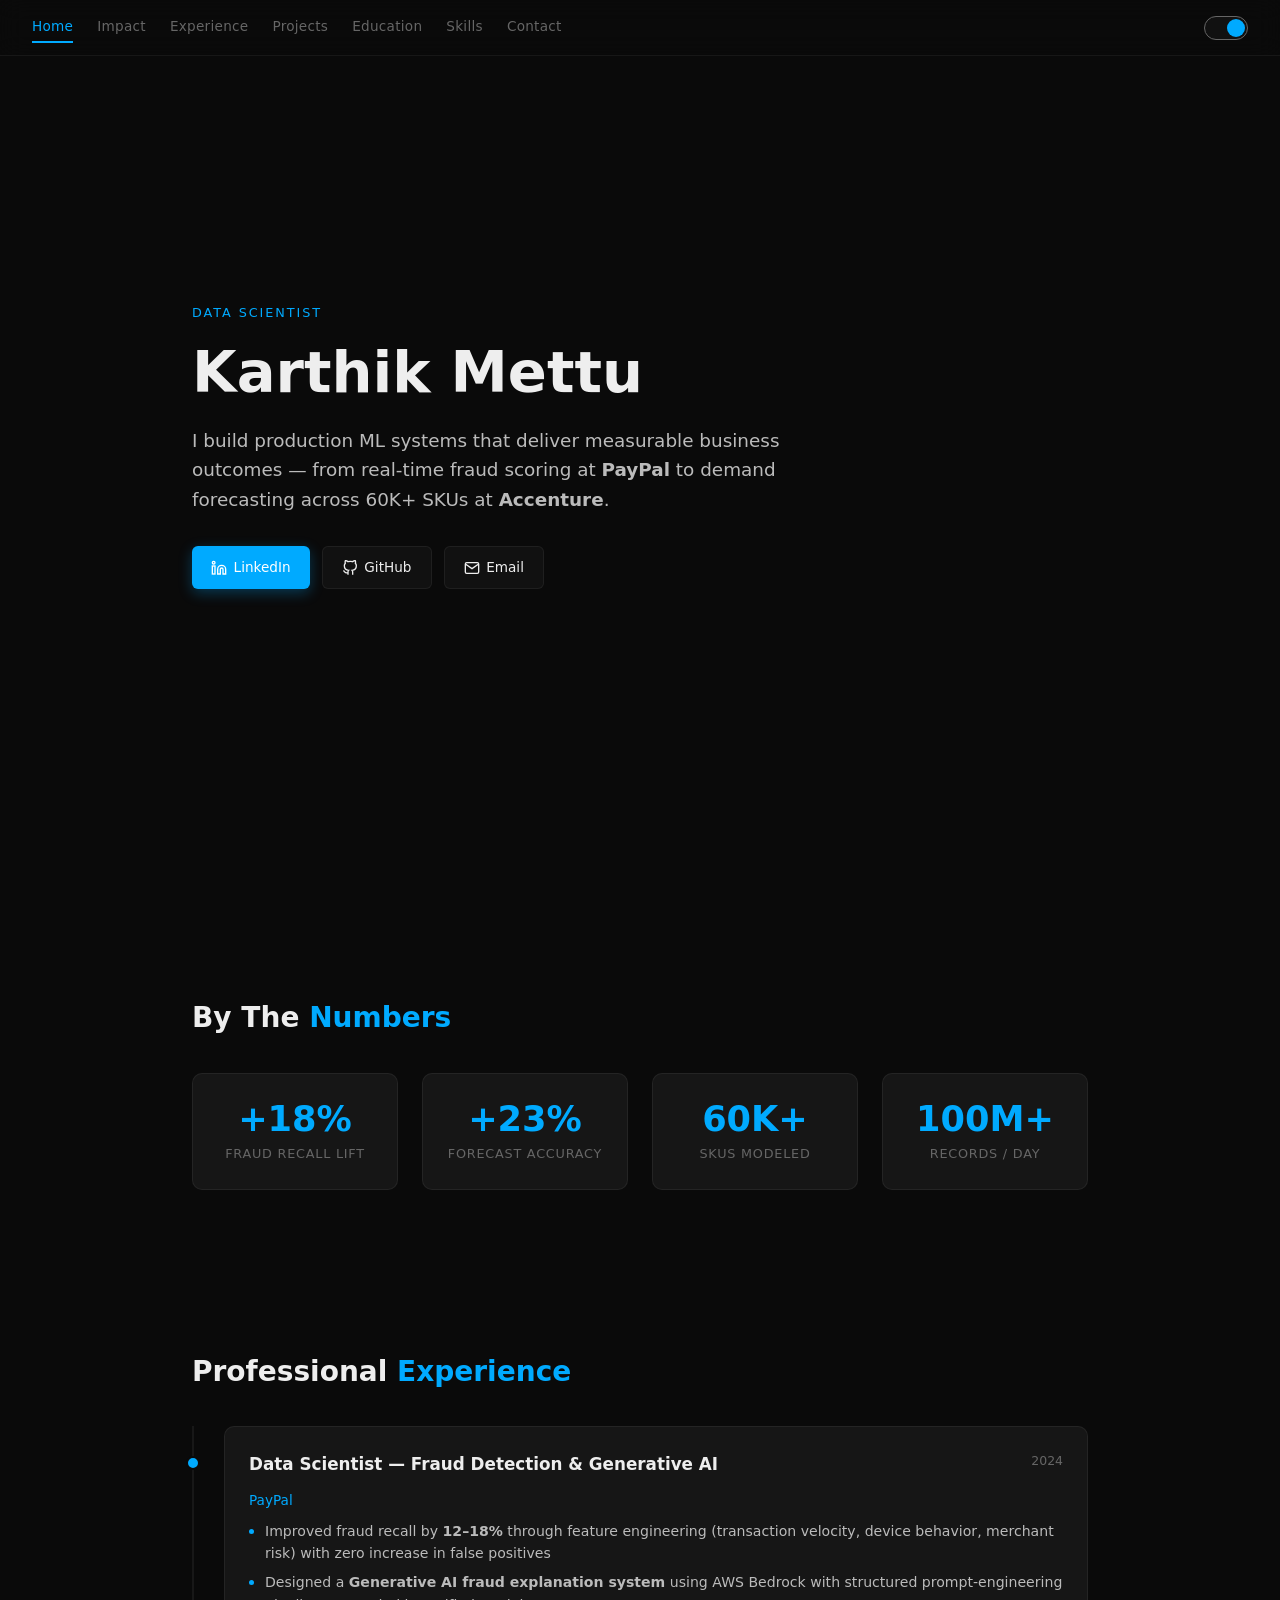
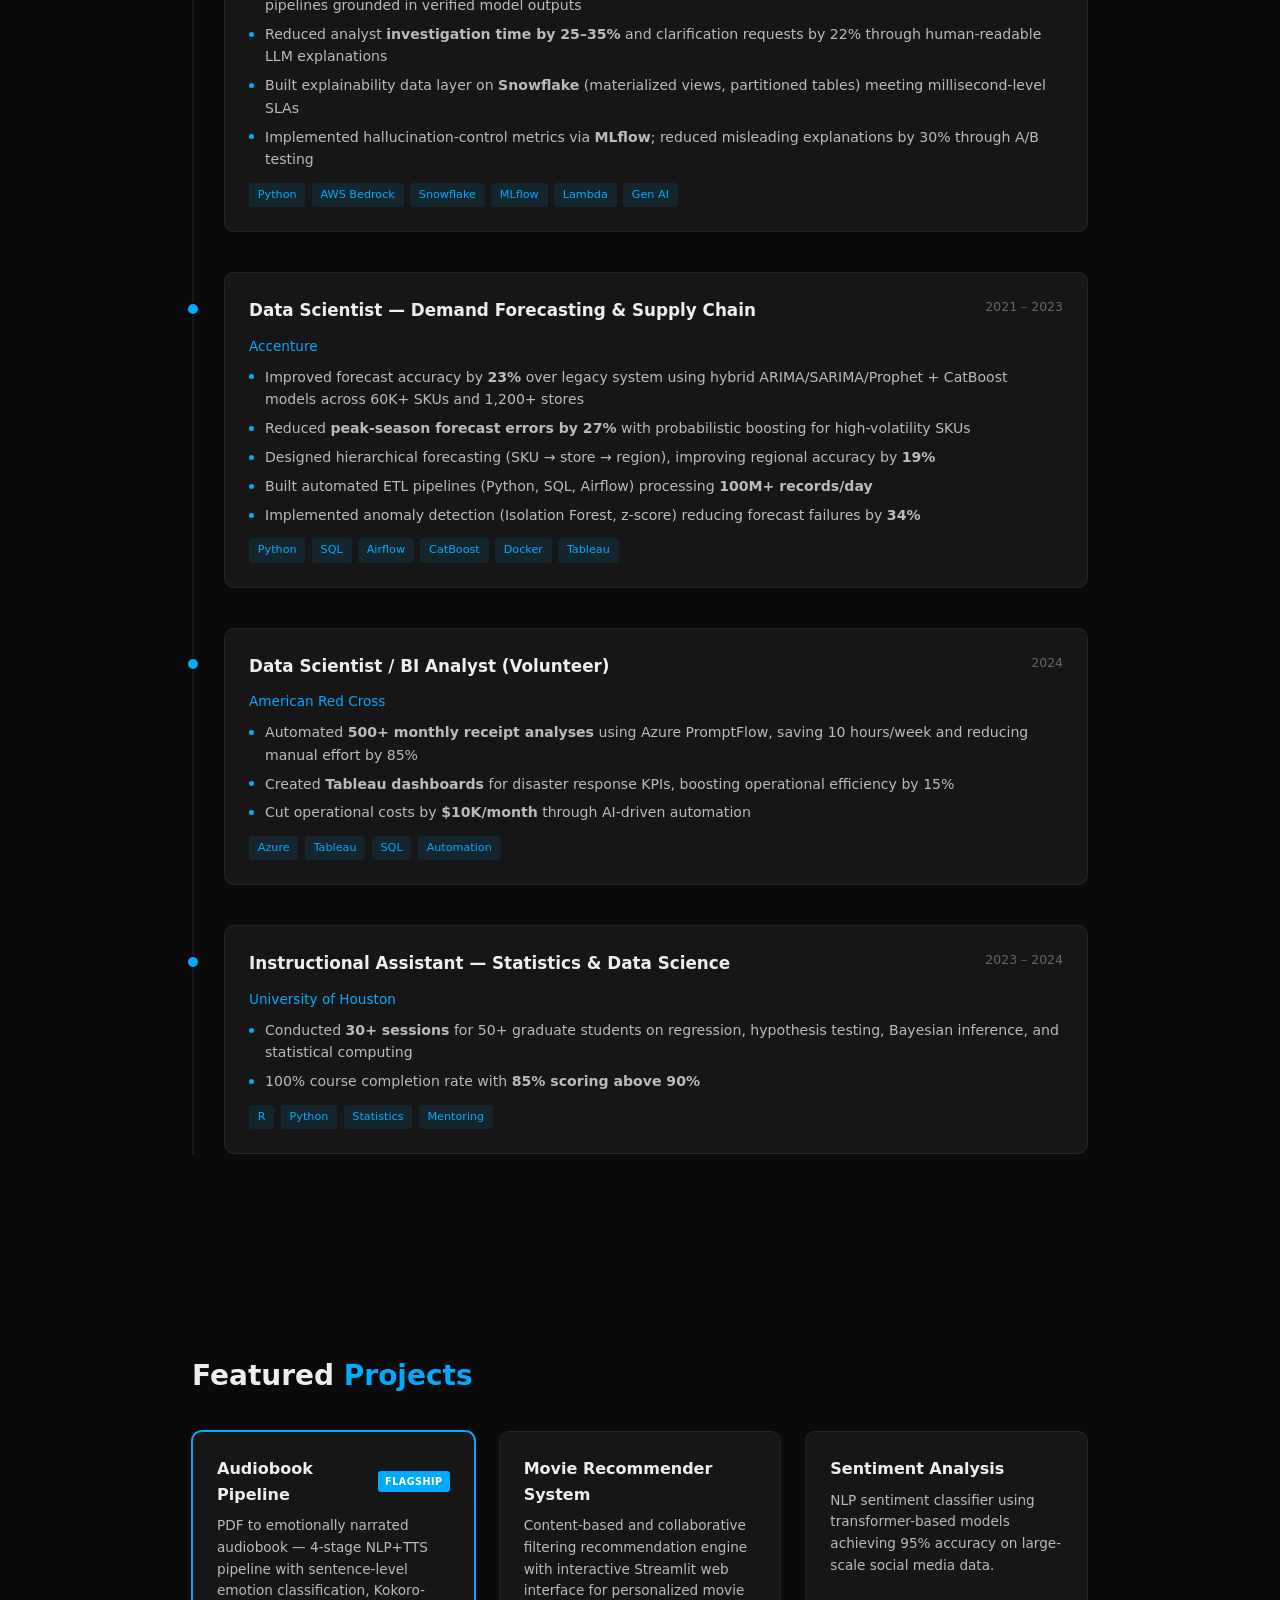
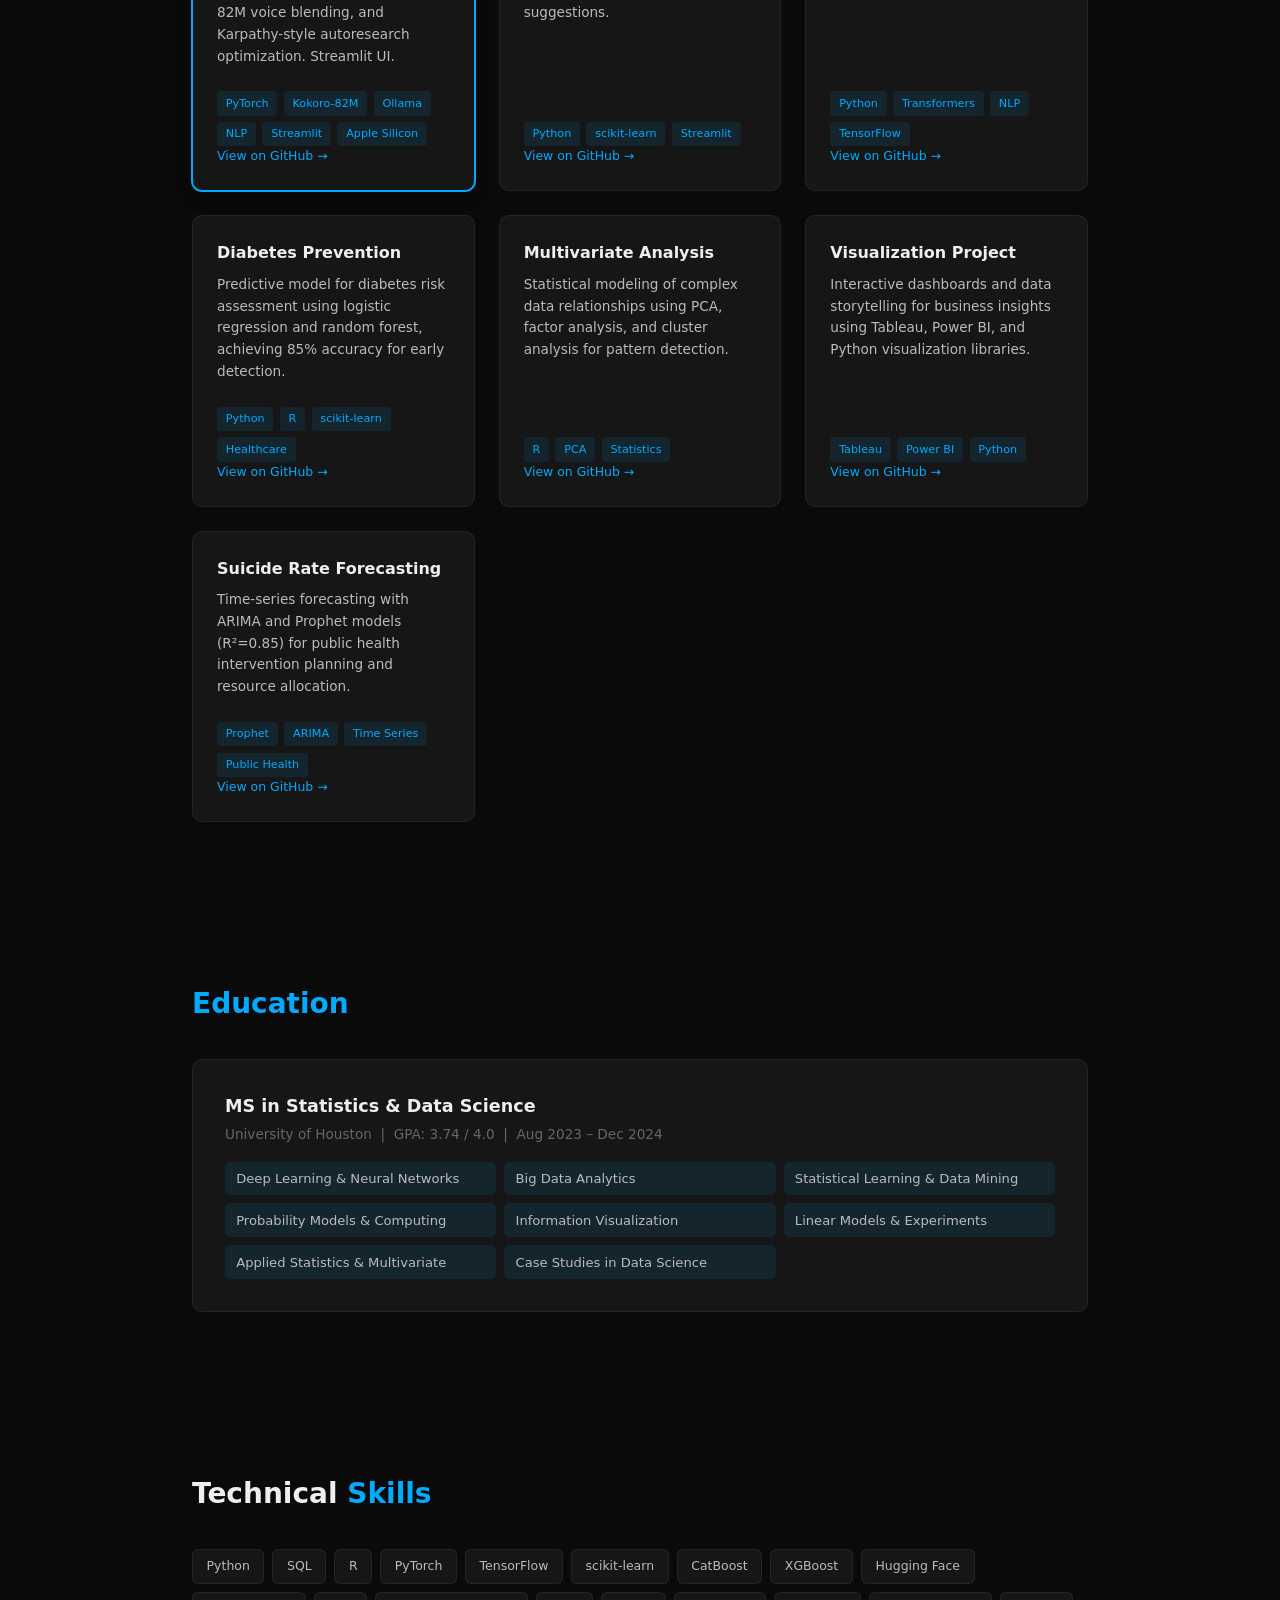
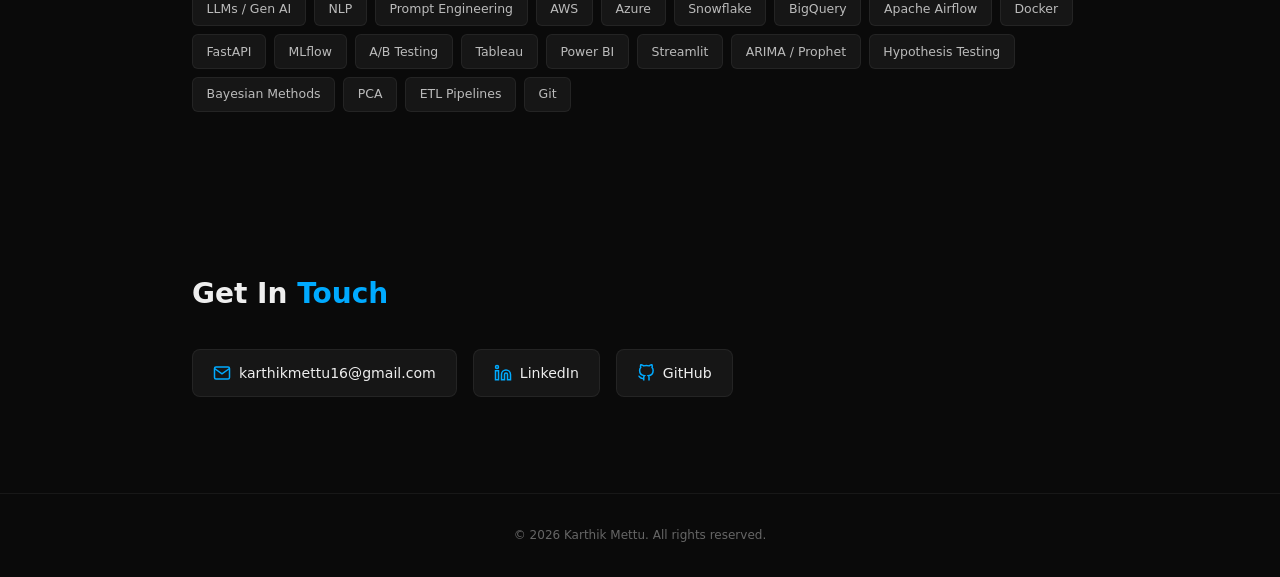
==== index.html @ 0d854a6e "Rebuild portfolio as recruiter-focused single-page site - Complete rewrite of index.html with profes" ====
<!DOCTYPE html>
<html lang="en" class="dark">
<head>
  <meta charset="UTF-8">
  <meta name="viewport" content="width=device-width, initial-scale=1.0">
  <meta name="description" content="Karthik Mettu — Data Scientist specializing in ML systems, Generative AI, NLP, and forecasting at scale. PayPal, Accenture, American Red Cross.">
  <meta name="theme-color" content="#0af">
  <title>Karthik Mettu | Data Scientist</title>

  <link rel="preload" href="assets/Fonts/4473ecc91f70f139-s.p.woff" as="font" type="font/woff" crossorigin>
  <link rel="preload" href="assets/Fonts/463dafcda517f24f-s.p.woff" as="font" type="font/woff" crossorigin>
  <link rel="preload" href="assets/Fonts/7cba1811e3c25a15-s.p.woff2" as="font" type="font/woff2" crossorigin>

  <style>
    @font-face{font-family:'SpaceGrotesk';src:url('assets/Fonts/4473ecc91f70f139-s.p.woff') format('woff');font-weight:400;}
    @font-face{font-family:'SpaceGrotesk';src:url('assets/Fonts/463dafcda517f24f-s.p.woff') format('woff');font-weight:500;}
    @font-face{font-family:'SpaceGrotesk';src:url('assets/Fonts/7cba1811e3c25a15-s.p.woff2') format('woff2');font-weight:700;}

    :root {
      --bg-primary: #fff;
      --bg-secondary: #f5f5f5;
      --bg-card: #efefef;
      --text-primary: #111;
      --text-secondary: #444;
      --text-muted: #777;
      --accent: #0af;
      --accent-dim: rgba(0,170,255,0.12);
      --header-bg: rgba(255,255,255,0.85);
      --card-shadow: 0 4px 15px rgba(0,0,0,0.08);
      --hover-shadow: 0 10px 30px rgba(0,0,0,0.12);
      --border: rgba(0,0,0,0.06);
    }

    .dark {
      --bg-primary: #0a0a0a;
      --bg-secondary: #111;
      --bg-card: #161616;
      --text-primary: #eee;
      --text-secondary: #bbb;
      --text-muted: #666;
      --accent: #0af;
      --accent-dim: rgba(0,170,255,0.1);
      --header-bg: rgba(10,10,10,0.9);
      --card-shadow: 0 4px 15px rgba(0,0,0,0.4);
      --hover-shadow: 0 10px 30px rgba(0,0,0,0.6);
      --border: rgba(255,255,255,0.06);
    }

    * { margin:0; padding:0; box-sizing:border-box; }
    html { scroll-behavior: smooth; }

    body {
      font-family: 'SpaceGrotesk', system-ui, -apple-system, sans-serif;
      background: var(--bg-primary);
      color: var(--text-primary);
      line-height: 1.6;
      transition: background 0.4s, color 0.4s;
    }

    /* ── Header ── */
    header {
      position: fixed; top:0; left:0; right:0;
      height: 56px;
      display: flex; align-items: center; justify-content: space-between;
      padding: 0 2rem;
      background: var(--header-bg);
      backdrop-filter: blur(12px);
      -webkit-backdrop-filter: blur(12px);
      border-bottom: 1px solid var(--border);
      z-index: 1000;
    }

    .nav-links { display:flex; gap:1.5rem; }
    .nav-links a {
      color: var(--text-muted);
      text-decoration: none;
      font-size: 0.85rem;
      font-weight: 500;
      letter-spacing: 0.02em;
      padding: 0.25rem 0;
      border-bottom: 2px solid transparent;
      transition: color 0.3s, border-color 0.3s;
    }
    .nav-links a:hover, .nav-links a.active {
      color: var(--accent);
      border-bottom-color: var(--accent);
    }

    .header-right { display:flex; align-items:center; gap:1rem; }

    .theme-toggle {
      width:44px; height:24px; border-radius:12px;
      background: var(--bg-secondary);
      border: 1px solid var(--text-muted);
      cursor:pointer; position:relative;
      transition: background 0.3s;
    }
    .theme-toggle .ball {
      position:absolute; top:2px; left:2px;
      width:18px; height:18px; border-radius:50%;
      background: var(--accent);
      transition: transform 0.4s cubic-bezier(.175,.885,.32,1.275);
    }
    .dark .theme-toggle .ball { transform: translateX(20px); }

    .mobile-menu-btn {
      display:none; cursor:pointer;
      width:28px; height:20px; position:relative;
    }
    .mobile-menu-btn span {
      display:block; position:absolute; height:2px; width:100%;
      background:var(--text-primary); border-radius:2px;
      transition: .25s ease-in-out;
    }
    .mobile-menu-btn span:nth-child(1){top:0}
    .mobile-menu-btn span:nth-child(2){top:8px}
    .mobile-menu-btn span:nth-child(3){top:16px}
    .mobile-menu-btn.active span:nth-child(1){top:8px;transform:rotate(135deg)}
    .mobile-menu-btn.active span:nth-child(2){opacity:0}
    .mobile-menu-btn.active span:nth-child(3){top:8px;transform:rotate(-135deg)}

    /* ── Main Layout ── */
    main {
      max-width: 960px;
      margin: 0 auto;
      padding: 0 2rem;
    }

    section {
      padding: 6rem 0 4rem;
      opacity: 0;
      transform: translateY(24px);
      transition: opacity 0.7s ease, transform 0.7s ease;
    }
    section.visible {
      opacity: 1;
      transform: translateY(0);
    }

    h2 {
      font-size: 1.75rem;
      font-weight: 700;
      margin-bottom: 2rem;
      color: var(--text-primary);
    }
    h2 .accent { color: var(--accent); }

    /* ── Hero ── */
    #hero {
      min-height: 100vh;
      display: flex;
      flex-direction: column;
      justify-content: center;
      padding-top: 56px;
    }

    .hero-label {
      display: inline-block;
      font-size: 0.8rem;
      font-weight: 500;
      letter-spacing: 0.15em;
      text-transform: uppercase;
      color: var(--accent);
      margin-bottom: 1rem;
    }

    #hero h1 {
      font-size: clamp(2.4rem, 5vw, 3.6rem);
      font-weight: 700;
      line-height: 1.15;
      margin-bottom: 1.25rem;
    }

    .hero-sub {
      font-size: 1.15rem;
      color: var(--text-secondary);
      max-width: 600px;
      margin-bottom: 2rem;
    }

    .hero-links { display:flex; gap:0.75rem; flex-wrap:wrap; }
    .hero-links a {
      display:inline-flex; align-items:center; gap:0.4rem;
      padding: 0.6rem 1.2rem;
      border-radius: 6px;
      font-size: 0.85rem;
      font-weight: 500;
      text-decoration: none;
      transition: transform 0.2s, box-shadow 0.2s;
    }
    .hero-links a:hover { transform:translateY(-2px); }
    .btn-primary {
      background: var(--accent);
      color: #fff;
      box-shadow: 0 4px 14px rgba(0,170,255,0.3);
    }
    .btn-secondary {
      background: var(--bg-secondary);
      color: var(--text-primary);
      border: 1px solid var(--border);
    }

    /* ── Stats ── */
    .stats-grid {
      display: grid;
      grid-template-columns: repeat(4, 1fr);
      gap: 1.5rem;
    }
    .stat-card {
      background: var(--bg-card);
      border: 1px solid var(--border);
      border-radius: 10px;
      padding: 1.5rem;
      text-align: center;
      transition: transform 0.3s, box-shadow 0.3s;
    }
    .stat-card:hover {
      transform: translateY(-4px);
      box-shadow: var(--hover-shadow);
    }
    .stat-num {
      font-size: 2.2rem;
      font-weight: 700;
      color: var(--accent);
      line-height: 1.2;
    }
    .stat-label {
      font-size: 0.8rem;
      color: var(--text-muted);
      margin-top: 0.25rem;
      text-transform: uppercase;
      letter-spacing: 0.06em;
    }

    /* ── Experience ── */
    .timeline { position:relative; padding-left:2rem; }
    .timeline::before {
      content:''; position:absolute; left:0; top:0; bottom:0;
      width:2px; background: var(--border);
    }
    .timeline-item {
      position: relative;
      margin-bottom: 2.5rem;
      padding: 1.5rem;
      background: var(--bg-card);
      border: 1px solid var(--border);
      border-radius: 10px;
      transition: transform 0.3s, box-shadow 0.3s;
    }
    .timeline-item:hover {
      transform: translateX(4px);
      box-shadow: var(--hover-shadow);
    }
    .timeline-item::before {
      content:'';
      position:absolute; left:-2.45rem; top:1.8rem;
      width:10px; height:10px; border-radius:50%;
      background: var(--accent);
      border: 2px solid var(--bg-primary);
    }
    .timeline-header {
      display:flex; justify-content:space-between; align-items:flex-start;
      margin-bottom: 0.75rem; flex-wrap:wrap; gap:0.5rem;
    }
    .timeline-header h3 { font-size:1.05rem; font-weight:600; }
    .timeline-header .period {
      font-size:0.78rem; color:var(--text-muted);
      white-space:nowrap;
    }
    .timeline-company {
      font-size: 0.85rem;
      color: var(--accent);
      font-weight: 500;
      margin-bottom: 0.5rem;
    }
    .timeline-item ul {
      list-style: none;
      padding: 0;
    }
    .timeline-item li {
      position: relative;
      padding-left: 1rem;
      margin-bottom: 0.4rem;
      font-size: 0.88rem;
      color: var(--text-secondary);
    }
    .timeline-item li::before {
      content: '';
      position: absolute; left:0; top:0.55rem;
      width:5px; height:5px; border-radius:50%;
      background: var(--accent);
    }
    .tags { display:flex; gap:0.4rem; flex-wrap:wrap; margin-top:0.75rem; }
    .tags span {
      font-size:0.7rem; padding:0.2rem 0.55rem;
      background:var(--accent-dim); color:var(--accent);
      border-radius:4px; font-weight:500;
    }

    /* ── Projects ── */
    .projects-grid {
      display: grid;
      grid-template-columns: repeat(auto-fill, minmax(280px, 1fr));
      gap: 1.5rem;
    }
    .project-card {
      background: var(--bg-card);
      border: 1px solid var(--border);
      border-radius: 10px;
      padding: 1.5rem;
      display: flex;
      flex-direction: column;
      transition: transform 0.3s, box-shadow 0.3s;
    }
    .project-card:hover {
      transform: translateY(-4px);
      box-shadow: var(--hover-shadow);
    }
    .project-card.flagship {
      border-color: var(--accent);
      box-shadow: 0 0 0 1px var(--accent), var(--card-shadow);
    }
    .project-card h3 {
      font-size: 1rem;
      font-weight: 600;
      margin-bottom: 0.5rem;
      display: flex;
      align-items: center;
      gap: 0.5rem;
    }
    .project-card h3 a {
      color: var(--text-primary);
      text-decoration: none;
    }
    .project-card h3 a:hover { color: var(--accent); }
    .badge-flagship {
      font-size: 0.6rem;
      padding: 0.15rem 0.45rem;
      background: var(--accent);
      color: #fff;
      border-radius: 3px;
      font-weight: 600;
      text-transform: uppercase;
      letter-spacing: 0.05em;
    }
    .project-card p {
      font-size: 0.85rem;
      color: var(--text-secondary);
      flex: 1;
      margin-bottom: 0.75rem;
    }
    .project-link {
      display: inline-flex;
      align-items: center;
      gap: 0.3rem;
      font-size: 0.78rem;
      color: var(--accent);
      text-decoration: none;
      font-weight: 500;
      margin-top: auto;
    }
    .project-link:hover { text-decoration: underline; }

    /* ── Education ── */
    .edu-card {
      background: var(--bg-card);
      border: 1px solid var(--border);
      border-radius: 10px;
      padding: 2rem;
    }
    .edu-card h3 { font-size: 1.1rem; font-weight: 600; margin-bottom: 0.25rem; }
    .edu-meta {
      font-size: 0.85rem;
      color: var(--text-muted);
      margin-bottom: 1rem;
    }
    .coursework {
      display: grid;
      grid-template-columns: repeat(auto-fill, minmax(220px, 1fr));
      gap: 0.5rem;
    }
    .coursework span {
      font-size: 0.82rem;
      color: var(--text-secondary);
      padding: 0.4rem 0.7rem;
      background: var(--accent-dim);
      border-radius: 5px;
    }

    /* ── Skills ── */
    .skills-grid {
      display: flex;
      flex-wrap: wrap;
      gap: 0.5rem;
    }
    .skill-badge {
      font-size: 0.78rem;
      font-weight: 500;
      padding: 0.4rem 0.85rem;
      background: var(--bg-card);
      border: 1px solid var(--border);
      border-radius: 6px;
      color: var(--text-secondary);
      transition: border-color 0.2s, color 0.2s;
    }
    .skill-badge:hover {
      border-color: var(--accent);
      color: var(--accent);
    }

    /* ── Contact ── */
    .contact-grid {
      display: flex;
      gap: 1rem;
      flex-wrap: wrap;
    }
    .contact-grid a {
      display: inline-flex;
      align-items: center;
      gap: 0.5rem;
      padding: 0.75rem 1.25rem;
      background: var(--bg-card);
      border: 1px solid var(--border);
      border-radius: 8px;
      color: var(--text-primary);
      text-decoration: none;
      font-size: 0.88rem;
      font-weight: 500;
      transition: border-color 0.2s, transform 0.2s;
    }
    .contact-grid a:hover {
      border-color: var(--accent);
      transform: translateY(-2px);
    }
    .contact-grid svg { width:18px; height:18px; color:var(--accent); }

    /* ── Footer ── */
    footer {
      text-align: center;
      padding: 2rem;
      font-size: 0.75rem;
      color: var(--text-muted);
      border-top: 1px solid var(--border);
      margin-top: 2rem;
    }

    /* ── Mobile Nav Overlay ── */
    .mobile-nav {
      display:none;
      position:fixed; top:56px; left:0; right:0; bottom:0;
      background: var(--bg-primary);
      z-index:999;
      flex-direction:column;
      align-items:center;
      justify-content:center;
      gap:2rem;
    }
    .mobile-nav.active { display:flex; }
    .mobile-nav a {
      font-size:1.2rem;
      color:var(--text-primary);
      text-decoration:none;
      font-weight:500;
    }

    /* ── Responsive ── */
    @media (max-width: 768px) {
      header { padding:0 1rem; }
      .nav-links { display:none; }
      .mobile-menu-btn { display:block; }
      main { padding:0 1rem; }
      section { padding:4rem 0 2rem; }
      #hero h1 { font-size:2rem; }
      .stats-grid { grid-template-columns: repeat(2,1fr); gap:1rem; }
      .timeline { padding-left:1.5rem; }
      .projects-grid { grid-template-columns: 1fr; }
      .coursework { grid-template-columns: 1fr; }
    }

    @media (max-width: 480px) {
      .stats-grid { grid-template-columns: 1fr; }
      .hero-links { flex-direction:column; }
      .hero-links a { justify-content:center; }
    }
  </style>
</head>
<body>

<header>
  <nav class="nav-links">
    <a href="#hero" class="active">Home</a>
    <a href="#stats">Impact</a>
    <a href="#experience">Experience</a>
    <a href="#projects">Projects</a>
    <a href="#education">Education</a>
    <a href="#skills">Skills</a>
    <a href="#contact">Contact</a>
  </nav>

  <div class="mobile-menu-btn" id="menuBtn">
    <span></span><span></span><span></span>
  </div>

  <div class="header-right">
    <div class="theme-toggle" id="themeToggle">
      <div class="ball"></div>
    </div>
  </div>
</header>

<div class="mobile-nav" id="mobileNav">
  <a href="#hero">Home</a>
  <a href="#stats">Impact</a>
  <a href="#experience">Experience</a>
  <a href="#projects">Projects</a>
  <a href="#education">Education</a>
  <a href="#skills">Skills</a>
  <a href="#contact">Contact</a>
</div>

<main>

  <!-- ════════ HERO ════════ -->
  <section id="hero" class="visible">
    <span class="hero-label">Data Scientist</span>
    <h1>Karthik Mettu</h1>
    <p class="hero-sub">
      I build production ML systems that deliver measurable business outcomes &mdash;
      from real-time fraud scoring at <strong>PayPal</strong> to demand forecasting
      across 60K+ SKUs at <strong>Accenture</strong>.
    </p>
    <div class="hero-links">
      <a href="https://www.linkedin.com/in/karthik-mettu/" target="_blank" class="btn-primary">
        <svg width="16" height="16" viewBox="0 0 24 24" fill="none" stroke="currentColor" stroke-width="2"><path d="M16 8a6 6 0 0 1 6 6v7h-4v-7a2 2 0 0 0-4 0v7h-4v-7a6 6 0 0 1 6-6z"/><rect x="2" y="9" width="4" height="12"/><circle cx="4" cy="4" r="2"/></svg>
        LinkedIn
      </a>
      <a href="https://github.com/karthik1636" target="_blank" class="btn-secondary">
        <svg width="16" height="16" viewBox="0 0 24 24" fill="none" stroke="currentColor" stroke-width="2"><path d="M9 19c-5 1.5-5-2.5-7-3m14 6v-3.87a3.37 3.37 0 0 0-.94-2.61c3.14-.35 6.44-1.54 6.44-7A5.44 5.44 0 0 0 20 4.77 5.07 5.07 0 0 0 19.91 1S18.73.65 16 2.48a13.38 13.38 0 0 0-7 0C6.27.65 5.09 1 5.09 1A5.07 5.07 0 0 0 5 4.77a5.44 5.44 0 0 0-1.5 3.78c0 5.42 3.3 6.61 6.44 7A3.37 3.37 0 0 0 9 18.13V22"/></svg>
        GitHub
      </a>
      <a href="mailto:karthikmettu16@gmail.com" class="btn-secondary">
        <svg width="16" height="16" viewBox="0 0 24 24" fill="none" stroke="currentColor" stroke-width="2"><path d="M4 4h16c1.1 0 2 .9 2 2v12c0 1.1-.9 2-2 2H4c-1.1 0-2-.9-2-2V6c0-1.1.9-2 2-2z"/><polyline points="22,6 12,13 2,6"/></svg>
        Email
      </a>
    </div>
  </section>

  <!-- ════════ STATS ════════ -->
  <section id="stats">
    <h2>By The <span class="accent">Numbers</span></h2>
    <div class="stats-grid">
      <div class="stat-card">
        <div class="stat-num">+18%</div>
        <div class="stat-label">Fraud Recall Lift</div>
      </div>
      <div class="stat-card">
        <div class="stat-num">+23%</div>
        <div class="stat-label">Forecast Accuracy</div>
      </div>
      <div class="stat-card">
        <div class="stat-num">60K+</div>
        <div class="stat-label">SKUs Modeled</div>
      </div>
      <div class="stat-card">
        <div class="stat-num">100M+</div>
        <div class="stat-label">Records / Day</div>
      </div>
    </div>
  </section>

  <!-- ════════ EXPERIENCE ════════ -->
  <section id="experience">
    <h2>Professional <span class="accent">Experience</span></h2>
    <div class="timeline">

      <div class="timeline-item">
        <div class="timeline-header">
          <h3>Data Scientist &mdash; Fraud Detection &amp; Generative AI</h3>
          <span class="period">2024</span>
        </div>
        <div class="timeline-company">PayPal</div>
        <ul>
          <li>Improved fraud recall by <strong>12&ndash;18%</strong> through feature engineering (transaction velocity, device behavior, merchant risk) with zero increase in false positives</li>
          <li>Designed a <strong>Generative AI fraud explanation system</strong> using AWS Bedrock with structured prompt-engineering pipelines grounded in verified model outputs</li>
          <li>Reduced analyst <strong>investigation time by 25&ndash;35%</strong> and clarification requests by 22% through human-readable LLM explanations</li>
          <li>Built explainability data layer on <strong>Snowflake</strong> (materialized views, partitioned tables) meeting millisecond-level SLAs</li>
          <li>Implemented hallucination-control metrics via <strong>MLflow</strong>; reduced misleading explanations by 30% through A/B testing</li>
        </ul>
        <div class="tags">
          <span>Python</span><span>AWS Bedrock</span><span>Snowflake</span>
          <span>MLflow</span><span>Lambda</span><span>Gen AI</span>
        </div>
      </div>

      <div class="timeline-item">
        <div class="timeline-header">
          <h3>Data Scientist &mdash; Demand Forecasting &amp; Supply Chain</h3>
          <span class="period">2021 &ndash; 2023</span>
        </div>
        <div class="timeline-company">Accenture</div>
        <ul>
          <li>Improved forecast accuracy by <strong>23%</strong> over legacy system using hybrid ARIMA/SARIMA/Prophet + CatBoost models across 60K+ SKUs and 1,200+ stores</li>
          <li>Reduced <strong>peak-season forecast errors by 27%</strong> with probabilistic boosting for high-volatility SKUs</li>
          <li>Designed hierarchical forecasting (SKU &rarr; store &rarr; region), improving regional accuracy by <strong>19%</strong></li>
          <li>Built automated ETL pipelines (Python, SQL, Airflow) processing <strong>100M+ records/day</strong></li>
          <li>Implemented anomaly detection (Isolation Forest, z-score) reducing forecast failures by <strong>34%</strong></li>
        </ul>
        <div class="tags">
          <span>Python</span><span>SQL</span><span>Airflow</span>
          <span>CatBoost</span><span>Docker</span><span>Tableau</span>
        </div>
      </div>

      <div class="timeline-item">
        <div class="timeline-header">
          <h3>Data Scientist / BI Analyst (Volunteer)</h3>
          <span class="period">2024</span>
        </div>
        <div class="timeline-company">American Red Cross</div>
        <ul>
          <li>Automated <strong>500+ monthly receipt analyses</strong> using Azure PromptFlow, saving 10 hours/week and reducing manual effort by 85%</li>
          <li>Created <strong>Tableau dashboards</strong> for disaster response KPIs, boosting operational efficiency by 15%</li>
          <li>Cut operational costs by <strong>$10K/month</strong> through AI-driven automation</li>
        </ul>
        <div class="tags">
          <span>Azure</span><span>Tableau</span><span>SQL</span><span>Automation</span>
        </div>
      </div>

      <div class="timeline-item">
        <div class="timeline-header">
          <h3>Instructional Assistant &mdash; Statistics &amp; Data Science</h3>
          <span class="period">2023 &ndash; 2024</span>
        </div>
        <div class="timeline-company">University of Houston</div>
        <ul>
          <li>Conducted <strong>30+ sessions</strong> for 50+ graduate students on regression, hypothesis testing, Bayesian inference, and statistical computing</li>
          <li>100% course completion rate with <strong>85% scoring above 90%</strong></li>
        </ul>
        <div class="tags">
          <span>R</span><span>Python</span><span>Statistics</span><span>Mentoring</span>
        </div>
      </div>

    </div>
  </section>

  <!-- ════════ PROJECTS ════════ -->
  <section id="projects">
    <h2>Featured <span class="accent">Projects</span></h2>
    <div class="projects-grid">

      <div class="project-card flagship">
        <h3>
          <a href="https://github.com/karthik1636/audiobook-pipeline" target="_blank">Audiobook Pipeline</a>
          <span class="badge-flagship">Flagship</span>
        </h3>
        <p>PDF to emotionally narrated audiobook &mdash; 4-stage NLP+TTS pipeline with sentence-level emotion classification, Kokoro-82M voice blending, and Karpathy-style autoresearch optimization. Streamlit UI.</p>
        <div class="tags">
          <span>PyTorch</span><span>Kokoro-82M</span><span>Ollama</span>
          <span>NLP</span><span>Streamlit</span><span>Apple Silicon</span>
        </div>
        <a href="https://github.com/karthik1636/audiobook-pipeline" target="_blank" class="project-link">
          View on GitHub &rarr;
        </a>
      </div>

      <div class="project-card">
        <h3><a href="https://github.com/karthik1636/movie-recommender-system" target="_blank">Movie Recommender System</a></h3>
        <p>Content-based and collaborative filtering recommendation engine with interactive Streamlit web interface for personalized movie suggestions.</p>
        <div class="tags">
          <span>Python</span><span>scikit-learn</span><span>Streamlit</span>
        </div>
        <a href="https://github.com/karthik1636/movie-recommender-system" target="_blank" class="project-link">
          View on GitHub &rarr;
        </a>
      </div>

      <div class="project-card">
        <h3><a href="https://github.com/karthik1636/Portfolio/tree/main/Projects/Sentiment%20Analysis" target="_blank">Sentiment Analysis</a></h3>
        <p>NLP sentiment classifier using transformer-based models achieving 95% accuracy on large-scale social media data.</p>
        <div class="tags">
          <span>Python</span><span>Transformers</span><span>NLP</span><span>TensorFlow</span>
        </div>
        <a href="https://github.com/karthik1636/Portfolio/tree/main/Projects/Sentiment%20Analysis" target="_blank" class="project-link">
          View on GitHub &rarr;
        </a>
      </div>

      <div class="project-card">
        <h3><a href="https://github.com/karthik1636/Portfolio/tree/main/Projects/Diabetes%20Prevention" target="_blank">Diabetes Prevention</a></h3>
        <p>Predictive model for diabetes risk assessment using logistic regression and random forest, achieving 85% accuracy for early detection.</p>
        <div class="tags">
          <span>Python</span><span>R</span><span>scikit-learn</span><span>Healthcare</span>
        </div>
        <a href="https://github.com/karthik1636/Portfolio/tree/main/Projects/Diabetes%20Prevention" target="_blank" class="project-link">
          View on GitHub &rarr;
        </a>
      </div>

      <div class="project-card">
        <h3><a href="https://github.com/karthik1636/Portfolio/tree/main/Projects/Multivariate%20Analysis" target="_blank">Multivariate Analysis</a></h3>
        <p>Statistical modeling of complex data relationships using PCA, factor analysis, and cluster analysis for pattern detection.</p>
        <div class="tags">
          <span>R</span><span>PCA</span><span>Statistics</span>
        </div>
        <a href="https://github.com/karthik1636/Portfolio/tree/main/Projects/Multivariate%20Analysis" target="_blank" class="project-link">
          View on GitHub &rarr;
        </a>
      </div>

      <div class="project-card">
        <h3><a href="https://github.com/karthik1636/Portfolio/tree/main/Projects/Visualization%20Project" target="_blank">Visualization Project</a></h3>
        <p>Interactive dashboards and data storytelling for business insights using Tableau, Power BI, and Python visualization libraries.</p>
        <div class="tags">
          <span>Tableau</span><span>Power BI</span><span>Python</span>
        </div>
        <a href="https://github.com/karthik1636/Portfolio/tree/main/Projects/Visualization%20Project" target="_blank" class="project-link">
          View on GitHub &rarr;
        </a>
      </div>

      <div class="project-card">
        <h3><a href="https://github.com/karthik1636/Portfolio" target="_blank">Suicide Rate Forecasting</a></h3>
        <p>Time-series forecasting with ARIMA and Prophet models (R&sup2;=0.85) for public health intervention planning and resource allocation.</p>
        <div class="tags">
          <span>Prophet</span><span>ARIMA</span><span>Time Series</span><span>Public Health</span>
        </div>
        <a href="https://github.com/karthik1636/Portfolio" target="_blank" class="project-link">
          View on GitHub &rarr;
        </a>
      </div>

    </div>
  </section>

  <!-- ════════ EDUCATION ════════ -->
  <section id="education">
    <h2><span class="accent">Education</span></h2>
    <div class="edu-card">
      <h3>MS in Statistics &amp; Data Science</h3>
      <div class="edu-meta">University of Houston &nbsp;|&nbsp; GPA: 3.74 / 4.0 &nbsp;|&nbsp; Aug 2023 &ndash; Dec 2024</div>
      <div class="coursework">
        <span>Deep Learning &amp; Neural Networks</span>
        <span>Big Data Analytics</span>
        <span>Statistical Learning &amp; Data Mining</span>
        <span>Probability Models &amp; Computing</span>
        <span>Information Visualization</span>
        <span>Linear Models &amp; Experiments</span>
        <span>Applied Statistics &amp; Multivariate</span>
        <span>Case Studies in Data Science</span>
      </div>
    </div>
  </section>

  <!-- ════════ SKILLS ════════ -->
  <section id="skills">
    <h2>Technical <span class="accent">Skills</span></h2>
    <div class="skills-grid">
      <span class="skill-badge">Python</span>
      <span class="skill-badge">SQL</span>
      <span class="skill-badge">R</span>
      <span class="skill-badge">PyTorch</span>
      <span class="skill-badge">TensorFlow</span>
      <span class="skill-badge">scikit-learn</span>
      <span class="skill-badge">CatBoost</span>
      <span class="skill-badge">XGBoost</span>
      <span class="skill-badge">Hugging Face</span>
      <span class="skill-badge">LLMs / Gen AI</span>
      <span class="skill-badge">NLP</span>
      <span class="skill-badge">Prompt Engineering</span>
      <span class="skill-badge">AWS</span>
      <span class="skill-badge">Azure</span>
      <span class="skill-badge">Snowflake</span>
      <span class="skill-badge">BigQuery</span>
      <span class="skill-badge">Apache Airflow</span>
      <span class="skill-badge">Docker</span>
      <span class="skill-badge">FastAPI</span>
      <span class="skill-badge">MLflow</span>
      <span class="skill-badge">A/B Testing</span>
      <span class="skill-badge">Tableau</span>
      <span class="skill-badge">Power BI</span>
      <span class="skill-badge">Streamlit</span>
      <span class="skill-badge">ARIMA / Prophet</span>
      <span class="skill-badge">Hypothesis Testing</span>
      <span class="skill-badge">Bayesian Methods</span>
      <span class="skill-badge">PCA</span>
      <span class="skill-badge">ETL Pipelines</span>
      <span class="skill-badge">Git</span>
    </div>
  </section>

  <!-- ════════ CONTACT ════════ -->
  <section id="contact">
    <h2>Get In <span class="accent">Touch</span></h2>
    <div class="contact-grid">
      <a href="mailto:karthikmettu16@gmail.com">
        <svg viewBox="0 0 24 24" fill="none" stroke="currentColor" stroke-width="2"><path d="M4 4h16c1.1 0 2 .9 2 2v12c0 1.1-.9 2-2 2H4c-1.1 0-2-.9-2-2V6c0-1.1.9-2 2-2z"/><polyline points="22,6 12,13 2,6"/></svg>
        karthikmettu16@gmail.com
      </a>
      <a href="https://www.linkedin.com/in/karthik-mettu/" target="_blank">
        <svg viewBox="0 0 24 24" fill="none" stroke="currentColor" stroke-width="2"><path d="M16 8a6 6 0 0 1 6 6v7h-4v-7a2 2 0 0 0-4 0v7h-4v-7a6 6 0 0 1 6-6z"/><rect x="2" y="9" width="4" height="12"/><circle cx="4" cy="4" r="2"/></svg>
        LinkedIn
      </a>
      <a href="https://github.com/karthik1636" target="_blank">
        <svg viewBox="0 0 24 24" fill="none" stroke="currentColor" stroke-width="2"><path d="M9 19c-5 1.5-5-2.5-7-3m14 6v-3.87a3.37 3.37 0 0 0-.94-2.61c3.14-.35 6.44-1.54 6.44-7A5.44 5.44 0 0 0 20 4.77 5.07 5.07 0 0 0 19.91 1S18.73.65 16 2.48a13.38 13.38 0 0 0-7 0C6.27.65 5.09 1 5.09 1A5.07 5.07 0 0 0 5 4.77a5.44 5.44 0 0 0-1.5 3.78c0 5.42 3.3 6.61 6.44 7A3.37 3.37 0 0 0 9 18.13V22"/></svg>
        GitHub
      </a>
    </div>
  </section>

</main>

<footer>&copy; 2026 Karthik Mettu. All rights reserved.</footer>

<script>
  // Theme toggle
  const toggle = document.getElementById('themeToggle');
  toggle.addEventListener('click', () => {
    document.documentElement.classList.toggle('dark');
  });

  // Mobile menu
  const menuBtn = document.getElementById('menuBtn');
  const mobileNav = document.getElementById('mobileNav');
  menuBtn.addEventListener('click', () => {
    menuBtn.classList.toggle('active');
    mobileNav.classList.toggle('active');
  });
  mobileNav.querySelectorAll('a').forEach(a => {
    a.addEventListener('click', () => {
      menuBtn.classList.remove('active');
      mobileNav.classList.remove('active');
    });
  });

  // Section reveal on scroll
  const sections = document.querySelectorAll('section');
  const revealObserver = new IntersectionObserver((entries) => {
    entries.forEach(e => {
      if (e.isIntersecting) e.target.classList.add('visible');
    });
  }, { threshold: 0.15 });
  sections.forEach(s => { if (s.id !== 'hero') revealObserver.observe(s); });

  // Active nav link on scroll
  const navLinks = document.querySelectorAll('.nav-links a');
  const navObserver = new IntersectionObserver((entries) => {
    entries.forEach(entry => {
      if (entry.isIntersecting) {
        navLinks.forEach(l => l.classList.remove('active'));
        const active = document.querySelector(`.nav-links a[href="#${entry.target.id}"]`);
        if (active) active.classList.add('active');
      }
    });
  }, { threshold: 0.3 });
  sections.forEach(s => navObserver.observe(s));

  // Smooth scroll for nav
  document.querySelectorAll('a[href^="#"]').forEach(a => {
    a.addEventListener('click', e => {
      e.preventDefault();
      const target = document.querySelector(a.getAttribute('href'));
      if (target) {
        const offset = 70;
        const pos = target.getBoundingClientRect().top + window.pageYOffset - offset;
        window.scrollTo({ top: pos, behavior: 'smooth' });
      }
    });
  });
</script>

</body>
</html>
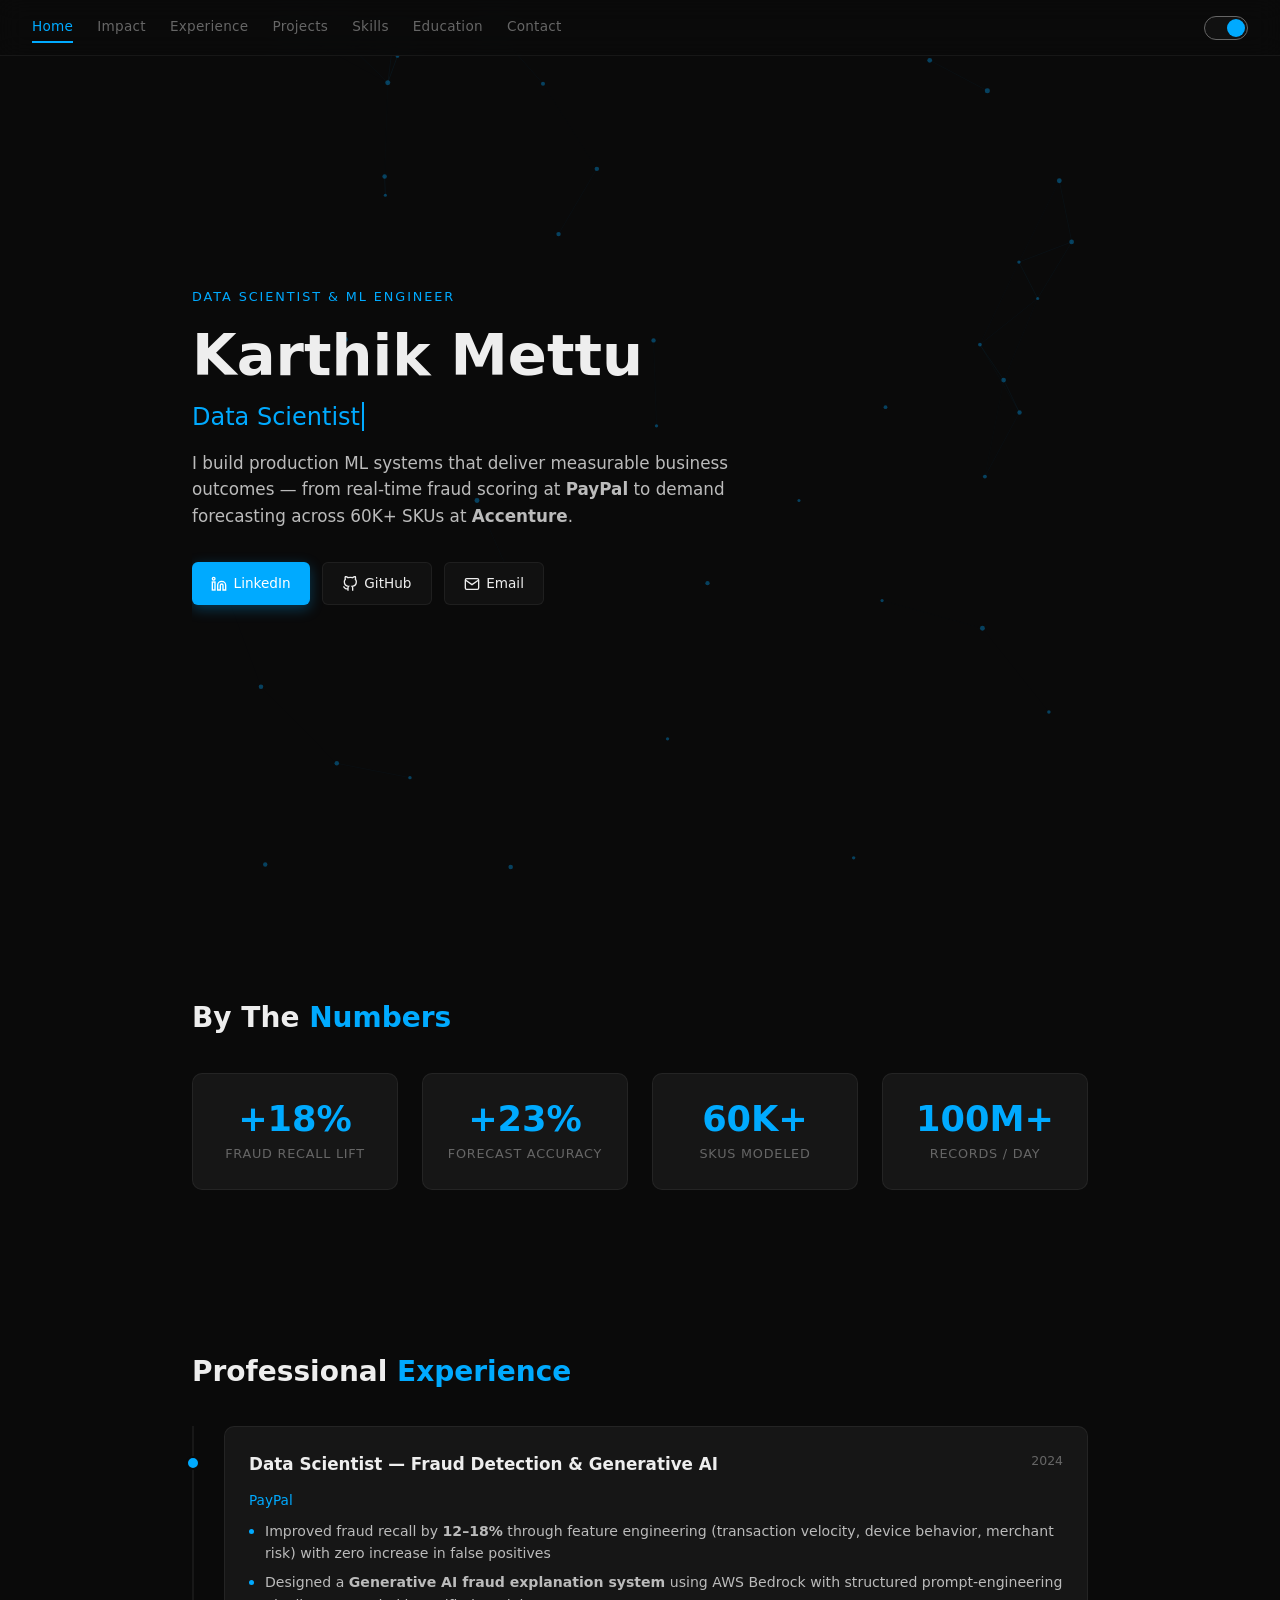
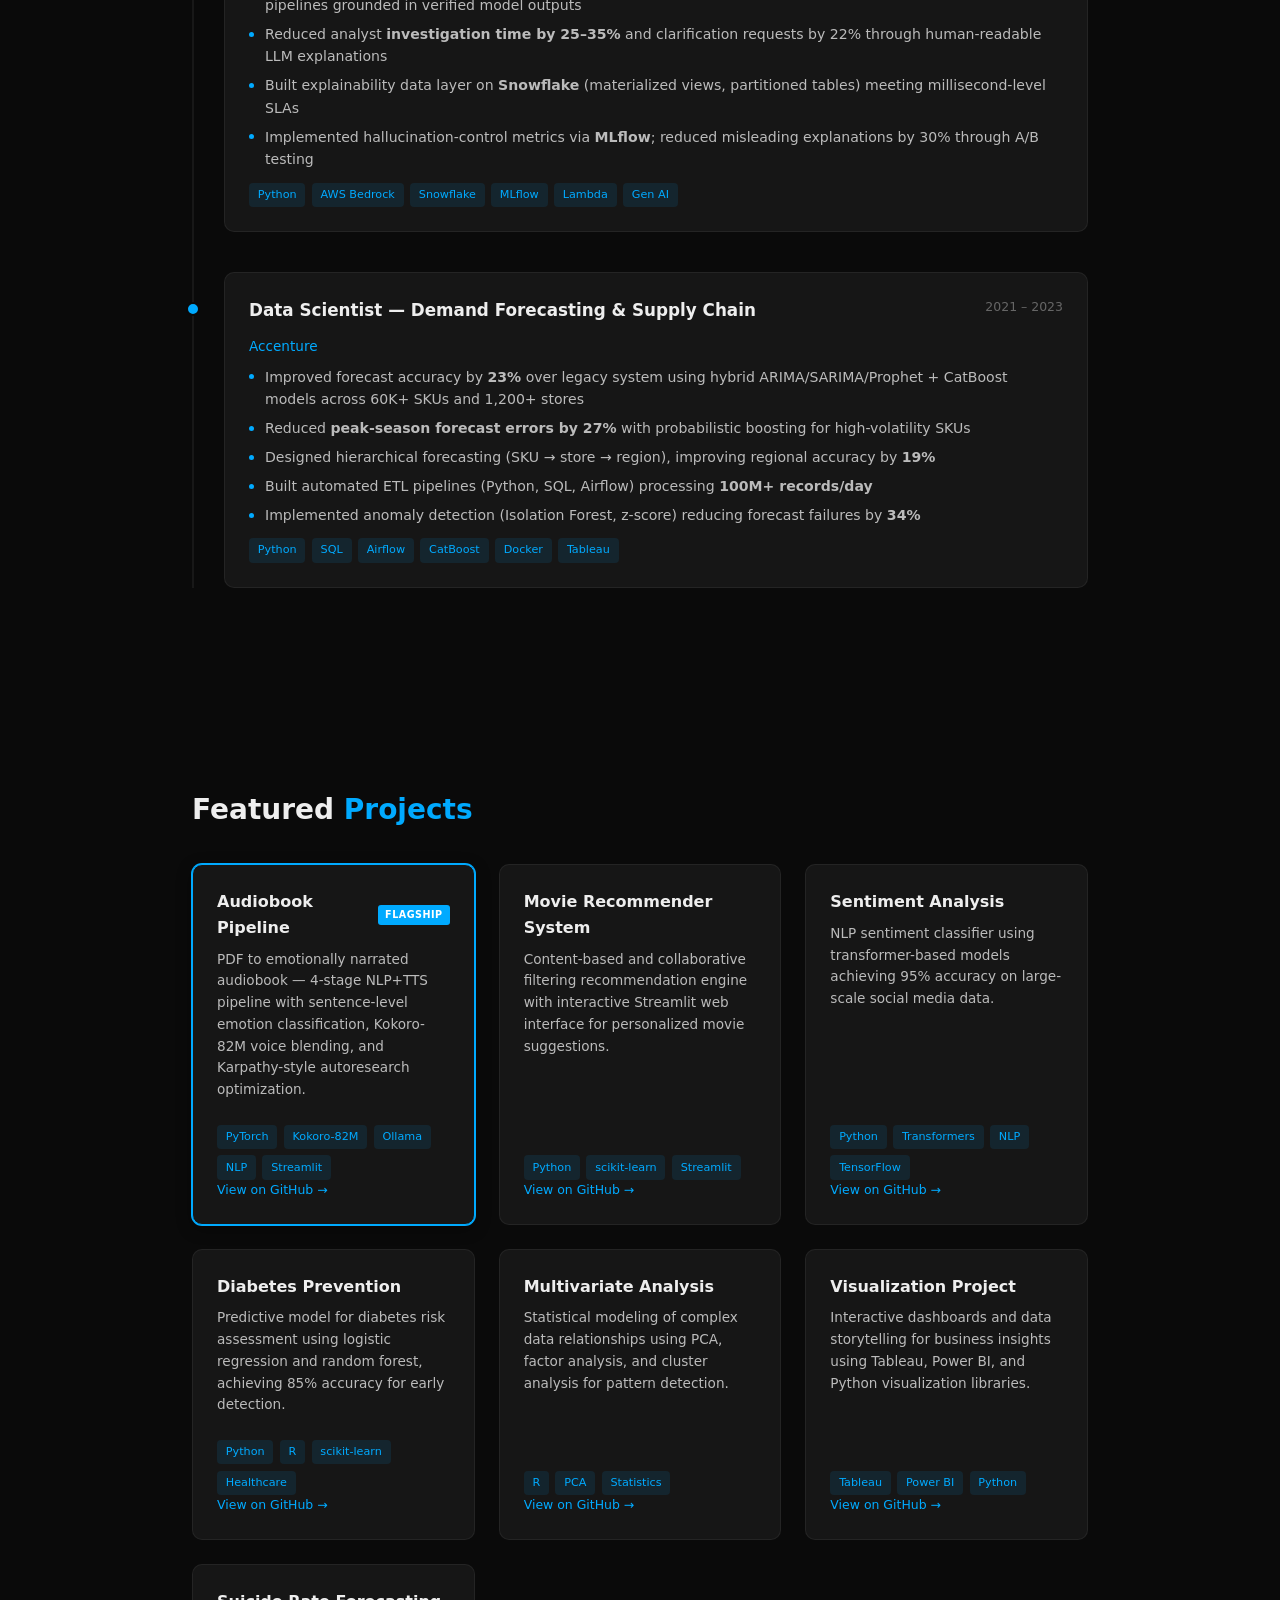
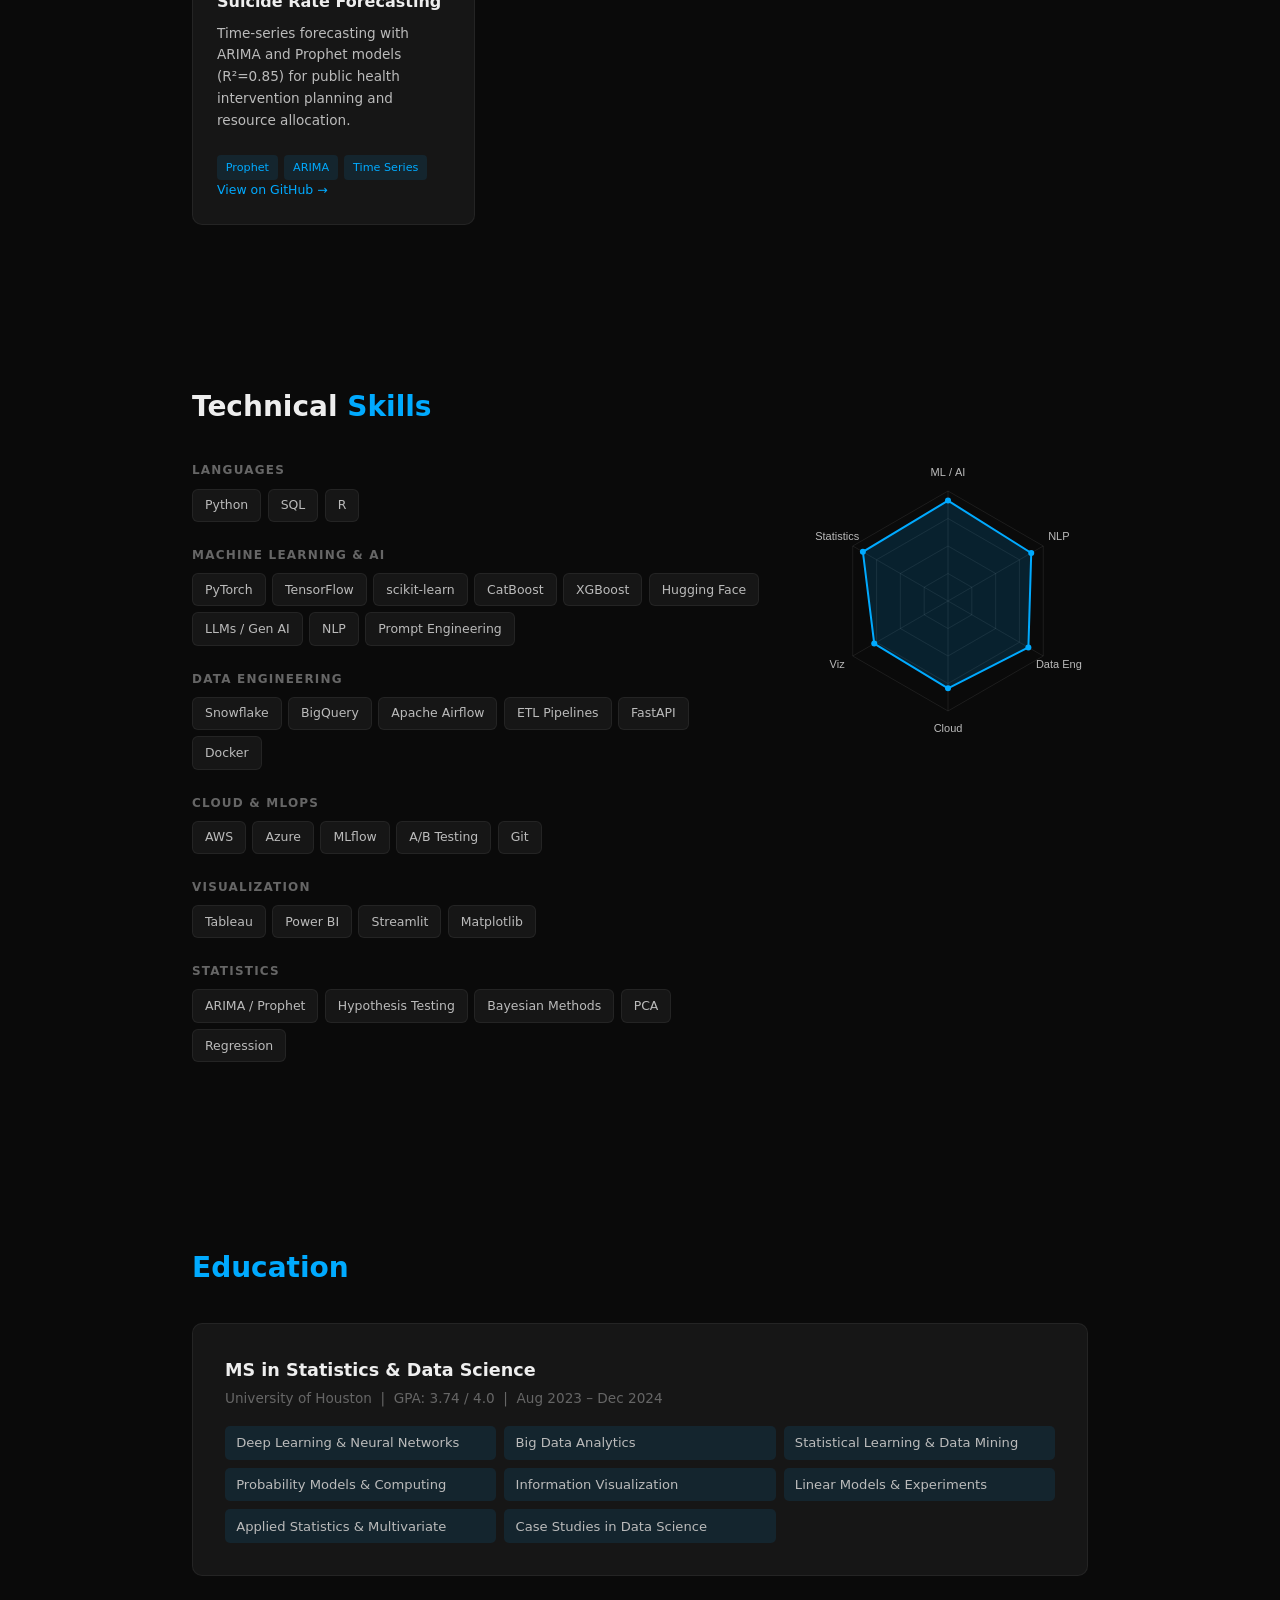
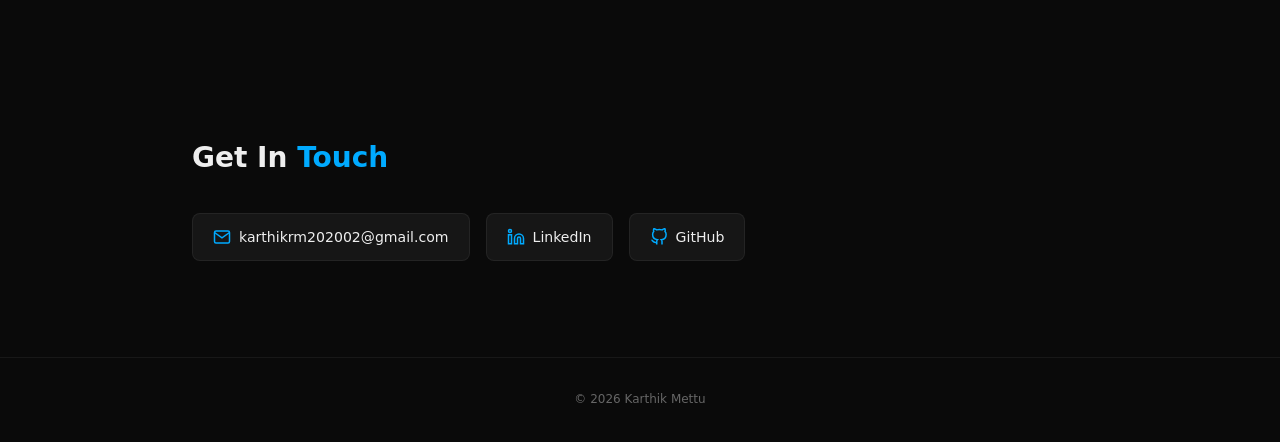
==== commit 74269c9d: "V2: Add interactive visualizations, remove Red Cross/UH IA - Hero: particle network background + cyc" ====
--- a/index.html
+++ b/index.html
@@ -3,484 +3,132 @@
 <head>
   <meta charset="UTF-8">
   <meta name="viewport" content="width=device-width, initial-scale=1.0">
-  <meta name="description" content="Karthik Mettu — Data Scientist specializing in ML systems, Generative AI, NLP, and forecasting at scale. PayPal, Accenture, American Red Cross.">
+  <meta name="description" content="Karthik Mettu — Data Scientist specializing in ML systems, Generative AI, NLP, and forecasting at scale. PayPal, Accenture.">
   <meta name="theme-color" content="#0af">
   <title>Karthik Mettu | Data Scientist</title>
-
   <link rel="preload" href="assets/Fonts/4473ecc91f70f139-s.p.woff" as="font" type="font/woff" crossorigin>
   <link rel="preload" href="assets/Fonts/463dafcda517f24f-s.p.woff" as="font" type="font/woff" crossorigin>
   <link rel="preload" href="assets/Fonts/7cba1811e3c25a15-s.p.woff2" as="font" type="font/woff2" crossorigin>
-
   <style>
-    @font-face{font-family:'SpaceGrotesk';src:url('assets/Fonts/4473ecc91f70f139-s.p.woff') format('woff');font-weight:400;}
-    @font-face{font-family:'SpaceGrotesk';src:url('assets/Fonts/463dafcda517f24f-s.p.woff') format('woff');font-weight:500;}
-    @font-face{font-family:'SpaceGrotesk';src:url('assets/Fonts/7cba1811e3c25a15-s.p.woff2') format('woff2');font-weight:700;}
-
-    :root {
-      --bg-primary: #fff;
-      --bg-secondary: #f5f5f5;
-      --bg-card: #efefef;
-      --text-primary: #111;
-      --text-secondary: #444;
-      --text-muted: #777;
-      --accent: #0af;
-      --accent-dim: rgba(0,170,255,0.12);
-      --header-bg: rgba(255,255,255,0.85);
-      --card-shadow: 0 4px 15px rgba(0,0,0,0.08);
-      --hover-shadow: 0 10px 30px rgba(0,0,0,0.12);
-      --border: rgba(0,0,0,0.06);
-    }
-
-    .dark {
-      --bg-primary: #0a0a0a;
-      --bg-secondary: #111;
-      --bg-card: #161616;
-      --text-primary: #eee;
-      --text-secondary: #bbb;
-      --text-muted: #666;
-      --accent: #0af;
-      --accent-dim: rgba(0,170,255,0.1);
-      --header-bg: rgba(10,10,10,0.9);
-      --card-shadow: 0 4px 15px rgba(0,0,0,0.4);
-      --hover-shadow: 0 10px 30px rgba(0,0,0,0.6);
-      --border: rgba(255,255,255,0.06);
-    }
-
-    * { margin:0; padding:0; box-sizing:border-box; }
-    html { scroll-behavior: smooth; }
-
-    body {
-      font-family: 'SpaceGrotesk', system-ui, -apple-system, sans-serif;
-      background: var(--bg-primary);
-      color: var(--text-primary);
-      line-height: 1.6;
-      transition: background 0.4s, color 0.4s;
-    }
-
-    /* ── Header ── */
-    header {
-      position: fixed; top:0; left:0; right:0;
-      height: 56px;
-      display: flex; align-items: center; justify-content: space-between;
-      padding: 0 2rem;
-      background: var(--header-bg);
-      backdrop-filter: blur(12px);
-      -webkit-backdrop-filter: blur(12px);
-      border-bottom: 1px solid var(--border);
-      z-index: 1000;
-    }
-
-    .nav-links { display:flex; gap:1.5rem; }
-    .nav-links a {
-      color: var(--text-muted);
-      text-decoration: none;
-      font-size: 0.85rem;
-      font-weight: 500;
-      letter-spacing: 0.02em;
-      padding: 0.25rem 0;
-      border-bottom: 2px solid transparent;
-      transition: color 0.3s, border-color 0.3s;
-    }
-    .nav-links a:hover, .nav-links a.active {
-      color: var(--accent);
-      border-bottom-color: var(--accent);
-    }
-
-    .header-right { display:flex; align-items:center; gap:1rem; }
-
-    .theme-toggle {
-      width:44px; height:24px; border-radius:12px;
-      background: var(--bg-secondary);
-      border: 1px solid var(--text-muted);
-      cursor:pointer; position:relative;
-      transition: background 0.3s;
-    }
-    .theme-toggle .ball {
-      position:absolute; top:2px; left:2px;
-      width:18px; height:18px; border-radius:50%;
-      background: var(--accent);
-      transition: transform 0.4s cubic-bezier(.175,.885,.32,1.275);
-    }
-    .dark .theme-toggle .ball { transform: translateX(20px); }
-
-    .mobile-menu-btn {
-      display:none; cursor:pointer;
-      width:28px; height:20px; position:relative;
-    }
-    .mobile-menu-btn span {
-      display:block; position:absolute; height:2px; width:100%;
-      background:var(--text-primary); border-radius:2px;
-      transition: .25s ease-in-out;
-    }
-    .mobile-menu-btn span:nth-child(1){top:0}
-    .mobile-menu-btn span:nth-child(2){top:8px}
-    .mobile-menu-btn span:nth-child(3){top:16px}
-    .mobile-menu-btn.active span:nth-child(1){top:8px;transform:rotate(135deg)}
-    .mobile-menu-btn.active span:nth-child(2){opacity:0}
-    .mobile-menu-btn.active span:nth-child(3){top:8px;transform:rotate(-135deg)}
-
-    /* ── Main Layout ── */
-    main {
-      max-width: 960px;
-      margin: 0 auto;
-      padding: 0 2rem;
-    }
-
-    section {
-      padding: 6rem 0 4rem;
-      opacity: 0;
-      transform: translateY(24px);
-      transition: opacity 0.7s ease, transform 0.7s ease;
-    }
-    section.visible {
-      opacity: 1;
-      transform: translateY(0);
-    }
-
-    h2 {
-      font-size: 1.75rem;
-      font-weight: 700;
-      margin-bottom: 2rem;
-      color: var(--text-primary);
-    }
-    h2 .accent { color: var(--accent); }
-
-    /* ── Hero ── */
-    #hero {
-      min-height: 100vh;
-      display: flex;
-      flex-direction: column;
-      justify-content: center;
-      padding-top: 56px;
-    }
-
-    .hero-label {
-      display: inline-block;
-      font-size: 0.8rem;
-      font-weight: 500;
-      letter-spacing: 0.15em;
-      text-transform: uppercase;
-      color: var(--accent);
-      margin-bottom: 1rem;
-    }
-
-    #hero h1 {
-      font-size: clamp(2.4rem, 5vw, 3.6rem);
-      font-weight: 700;
-      line-height: 1.15;
-      margin-bottom: 1.25rem;
-    }
-
-    .hero-sub {
-      font-size: 1.15rem;
-      color: var(--text-secondary);
-      max-width: 600px;
-      margin-bottom: 2rem;
-    }
-
-    .hero-links { display:flex; gap:0.75rem; flex-wrap:wrap; }
-    .hero-links a {
-      display:inline-flex; align-items:center; gap:0.4rem;
-      padding: 0.6rem 1.2rem;
-      border-radius: 6px;
-      font-size: 0.85rem;
-      font-weight: 500;
-      text-decoration: none;
-      transition: transform 0.2s, box-shadow 0.2s;
-    }
-    .hero-links a:hover { transform:translateY(-2px); }
-    .btn-primary {
-      background: var(--accent);
-      color: #fff;
-      box-shadow: 0 4px 14px rgba(0,170,255,0.3);
-    }
-    .btn-secondary {
-      background: var(--bg-secondary);
-      color: var(--text-primary);
-      border: 1px solid var(--border);
-    }
-
-    /* ── Stats ── */
-    .stats-grid {
-      display: grid;
-      grid-template-columns: repeat(4, 1fr);
-      gap: 1.5rem;
-    }
-    .stat-card {
-      background: var(--bg-card);
-      border: 1px solid var(--border);
-      border-radius: 10px;
-      padding: 1.5rem;
-      text-align: center;
-      transition: transform 0.3s, box-shadow 0.3s;
-    }
-    .stat-card:hover {
-      transform: translateY(-4px);
-      box-shadow: var(--hover-shadow);
-    }
-    .stat-num {
-      font-size: 2.2rem;
-      font-weight: 700;
-      color: var(--accent);
-      line-height: 1.2;
-    }
-    .stat-label {
-      font-size: 0.8rem;
-      color: var(--text-muted);
-      margin-top: 0.25rem;
-      text-transform: uppercase;
-      letter-spacing: 0.06em;
-    }
-
-    /* ── Experience ── */
-    .timeline { position:relative; padding-left:2rem; }
-    .timeline::before {
-      content:''; position:absolute; left:0; top:0; bottom:0;
-      width:2px; background: var(--border);
-    }
-    .timeline-item {
-      position: relative;
-      margin-bottom: 2.5rem;
-      padding: 1.5rem;
-      background: var(--bg-card);
-      border: 1px solid var(--border);
-      border-radius: 10px;
-      transition: transform 0.3s, box-shadow 0.3s;
-    }
-    .timeline-item:hover {
-      transform: translateX(4px);
-      box-shadow: var(--hover-shadow);
-    }
-    .timeline-item::before {
-      content:'';
-      position:absolute; left:-2.45rem; top:1.8rem;
-      width:10px; height:10px; border-radius:50%;
-      background: var(--accent);
-      border: 2px solid var(--bg-primary);
-    }
-    .timeline-header {
-      display:flex; justify-content:space-between; align-items:flex-start;
-      margin-bottom: 0.75rem; flex-wrap:wrap; gap:0.5rem;
-    }
-    .timeline-header h3 { font-size:1.05rem; font-weight:600; }
-    .timeline-header .period {
-      font-size:0.78rem; color:var(--text-muted);
-      white-space:nowrap;
-    }
-    .timeline-company {
-      font-size: 0.85rem;
-      color: var(--accent);
-      font-weight: 500;
-      margin-bottom: 0.5rem;
-    }
-    .timeline-item ul {
-      list-style: none;
-      padding: 0;
-    }
-    .timeline-item li {
-      position: relative;
-      padding-left: 1rem;
-      margin-bottom: 0.4rem;
-      font-size: 0.88rem;
-      color: var(--text-secondary);
-    }
-    .timeline-item li::before {
-      content: '';
-      position: absolute; left:0; top:0.55rem;
-      width:5px; height:5px; border-radius:50%;
-      background: var(--accent);
-    }
-    .tags { display:flex; gap:0.4rem; flex-wrap:wrap; margin-top:0.75rem; }
-    .tags span {
-      font-size:0.7rem; padding:0.2rem 0.55rem;
-      background:var(--accent-dim); color:var(--accent);
-      border-radius:4px; font-weight:500;
-    }
-
-    /* ── Projects ── */
-    .projects-grid {
-      display: grid;
-      grid-template-columns: repeat(auto-fill, minmax(280px, 1fr));
-      gap: 1.5rem;
-    }
-    .project-card {
-      background: var(--bg-card);
-      border: 1px solid var(--border);
-      border-radius: 10px;
-      padding: 1.5rem;
-      display: flex;
-      flex-direction: column;
-      transition: transform 0.3s, box-shadow 0.3s;
-    }
-    .project-card:hover {
-      transform: translateY(-4px);
-      box-shadow: var(--hover-shadow);
-    }
-    .project-card.flagship {
-      border-color: var(--accent);
-      box-shadow: 0 0 0 1px var(--accent), var(--card-shadow);
-    }
-    .project-card h3 {
-      font-size: 1rem;
-      font-weight: 600;
-      margin-bottom: 0.5rem;
-      display: flex;
-      align-items: center;
-      gap: 0.5rem;
-    }
-    .project-card h3 a {
-      color: var(--text-primary);
-      text-decoration: none;
-    }
-    .project-card h3 a:hover { color: var(--accent); }
-    .badge-flagship {
-      font-size: 0.6rem;
-      padding: 0.15rem 0.45rem;
-      background: var(--accent);
-      color: #fff;
-      border-radius: 3px;
-      font-weight: 600;
-      text-transform: uppercase;
-      letter-spacing: 0.05em;
-    }
-    .project-card p {
-      font-size: 0.85rem;
-      color: var(--text-secondary);
-      flex: 1;
-      margin-bottom: 0.75rem;
-    }
-    .project-link {
-      display: inline-flex;
-      align-items: center;
-      gap: 0.3rem;
-      font-size: 0.78rem;
-      color: var(--accent);
-      text-decoration: none;
-      font-weight: 500;
-      margin-top: auto;
-    }
-    .project-link:hover { text-decoration: underline; }
-
-    /* ── Education ── */
-    .edu-card {
-      background: var(--bg-card);
-      border: 1px solid var(--border);
-      border-radius: 10px;
-      padding: 2rem;
-    }
-    .edu-card h3 { font-size: 1.1rem; font-weight: 600; margin-bottom: 0.25rem; }
-    .edu-meta {
-      font-size: 0.85rem;
-      color: var(--text-muted);
-      margin-bottom: 1rem;
-    }
-    .coursework {
-      display: grid;
-      grid-template-columns: repeat(auto-fill, minmax(220px, 1fr));
-      gap: 0.5rem;
-    }
-    .coursework span {
-      font-size: 0.82rem;
-      color: var(--text-secondary);
-      padding: 0.4rem 0.7rem;
-      background: var(--accent-dim);
-      border-radius: 5px;
-    }
-
-    /* ── Skills ── */
-    .skills-grid {
-      display: flex;
-      flex-wrap: wrap;
-      gap: 0.5rem;
-    }
-    .skill-badge {
-      font-size: 0.78rem;
-      font-weight: 500;
-      padding: 0.4rem 0.85rem;
-      background: var(--bg-card);
-      border: 1px solid var(--border);
-      border-radius: 6px;
-      color: var(--text-secondary);
-      transition: border-color 0.2s, color 0.2s;
-    }
-    .skill-badge:hover {
-      border-color: var(--accent);
-      color: var(--accent);
-    }
-
-    /* ── Contact ── */
-    .contact-grid {
-      display: flex;
-      gap: 1rem;
-      flex-wrap: wrap;
-    }
-    .contact-grid a {
-      display: inline-flex;
-      align-items: center;
-      gap: 0.5rem;
-      padding: 0.75rem 1.25rem;
-      background: var(--bg-card);
-      border: 1px solid var(--border);
-      border-radius: 8px;
-      color: var(--text-primary);
-      text-decoration: none;
-      font-size: 0.88rem;
-      font-weight: 500;
-      transition: border-color 0.2s, transform 0.2s;
-    }
-    .contact-grid a:hover {
-      border-color: var(--accent);
-      transform: translateY(-2px);
-    }
-    .contact-grid svg { width:18px; height:18px; color:var(--accent); }
-
-    /* ── Footer ── */
-    footer {
-      text-align: center;
-      padding: 2rem;
-      font-size: 0.75rem;
-      color: var(--text-muted);
-      border-top: 1px solid var(--border);
-      margin-top: 2rem;
-    }
-
-    /* ── Mobile Nav Overlay ── */
-    .mobile-nav {
-      display:none;
-      position:fixed; top:56px; left:0; right:0; bottom:0;
-      background: var(--bg-primary);
-      z-index:999;
-      flex-direction:column;
-      align-items:center;
-      justify-content:center;
-      gap:2rem;
-    }
-    .mobile-nav.active { display:flex; }
-    .mobile-nav a {
-      font-size:1.2rem;
-      color:var(--text-primary);
-      text-decoration:none;
-      font-weight:500;
-    }
-
-    /* ── Responsive ── */
-    @media (max-width: 768px) {
-      header { padding:0 1rem; }
-      .nav-links { display:none; }
-      .mobile-menu-btn { display:block; }
-      main { padding:0 1rem; }
-      section { padding:4rem 0 2rem; }
-      #hero h1 { font-size:2rem; }
-      .stats-grid { grid-template-columns: repeat(2,1fr); gap:1rem; }
-      .timeline { padding-left:1.5rem; }
-      .projects-grid { grid-template-columns: 1fr; }
-      .coursework { grid-template-columns: 1fr; }
-    }
-
-    @media (max-width: 480px) {
-      .stats-grid { grid-template-columns: 1fr; }
-      .hero-links { flex-direction:column; }
-      .hero-links a { justify-content:center; }
+    @font-face{font-family:'SpaceGrotesk';src:url('assets/Fonts/4473ecc91f70f139-s.p.woff') format('woff');font-weight:400}
+    @font-face{font-family:'SpaceGrotesk';src:url('assets/Fonts/463dafcda517f24f-s.p.woff') format('woff');font-weight:500}
+    @font-face{font-family:'SpaceGrotesk';src:url('assets/Fonts/7cba1811e3c25a15-s.p.woff2') format('woff2');font-weight:700}
+    :root{--bg:#fff;--bg2:#f5f5f5;--card:#efefef;--tx:#111;--tx2:#444;--tx3:#777;--ac:#0af;--acd:rgba(0,170,255,.12);--hd:rgba(255,255,255,.85);--sh:0 4px 15px rgba(0,0,0,.08);--shH:0 10px 30px rgba(0,0,0,.12);--bd:rgba(0,0,0,.06)}
+    .dark{--bg:#0a0a0a;--bg2:#111;--card:#161616;--tx:#eee;--tx2:#bbb;--tx3:#666;--ac:#0af;--acd:rgba(0,170,255,.1);--hd:rgba(10,10,10,.9);--sh:0 4px 15px rgba(0,0,0,.4);--shH:0 10px 30px rgba(0,0,0,.6);--bd:rgba(255,255,255,.06)}
+    *{margin:0;padding:0;box-sizing:border-box}
+    html{scroll-behavior:smooth}
+    body{font-family:'SpaceGrotesk',system-ui,sans-serif;background:var(--bg);color:var(--tx);line-height:1.6;transition:background .4s,color .4s}
+    header{position:fixed;top:0;left:0;right:0;height:56px;display:flex;align-items:center;justify-content:space-between;padding:0 2rem;background:var(--hd);backdrop-filter:blur(12px);-webkit-backdrop-filter:blur(12px);border-bottom:1px solid var(--bd);z-index:1000}
+    .nav-links{display:flex;gap:1.5rem}
+    .nav-links a{color:var(--tx3);text-decoration:none;font-size:.85rem;font-weight:500;letter-spacing:.02em;padding:.25rem 0;border-bottom:2px solid transparent;transition:color .3s,border-color .3s}
+    .nav-links a:hover,.nav-links a.active{color:var(--ac);border-bottom-color:var(--ac)}
+    .header-right{display:flex;align-items:center;gap:1rem}
+    .theme-toggle{width:44px;height:24px;border-radius:12px;background:var(--bg2);border:1px solid var(--tx3);cursor:pointer;position:relative;transition:background .3s}
+    .theme-toggle .ball{position:absolute;top:2px;left:2px;width:18px;height:18px;border-radius:50%;background:var(--ac);transition:transform .4s cubic-bezier(.175,.885,.32,1.275)}
+    .dark .theme-toggle .ball{transform:translateX(20px)}
+    .mobile-menu-btn{display:none;cursor:pointer;width:28px;height:20px;position:relative}
+    .mobile-menu-btn span{display:block;position:absolute;height:2px;width:100%;background:var(--tx);border-radius:2px;transition:.25s ease-in-out}
+    .mobile-menu-btn span:nth-child(1){top:0}.mobile-menu-btn span:nth-child(2){top:8px}.mobile-menu-btn span:nth-child(3){top:16px}
+    .mobile-menu-btn.active span:nth-child(1){top:8px;transform:rotate(135deg)}.mobile-menu-btn.active span:nth-child(2){opacity:0}.mobile-menu-btn.active span:nth-child(3){top:8px;transform:rotate(-135deg)}
+    main{max-width:960px;margin:0 auto;padding:0 2rem}
+    section{padding:6rem 0 4rem;opacity:0;transform:translateY(24px);transition:opacity .7s ease,transform .7s ease}
+    section.visible{opacity:1;transform:translateY(0)}
+    h2{font-size:1.75rem;font-weight:700;margin-bottom:2rem;color:var(--tx)}
+    h2 .ac{color:var(--ac)}
+
+    /* Hero */
+    #hero{min-height:100vh;display:flex;flex-direction:column;justify-content:center;padding-top:56px;position:relative;overflow:hidden}
+    #heroCanvas{position:absolute;top:0;left:0;width:100%;height:100%;pointer-events:none;z-index:0}
+    #hero>*:not(canvas){position:relative;z-index:1}
+    .hero-label{display:inline-block;font-size:.8rem;font-weight:500;letter-spacing:.15em;text-transform:uppercase;color:var(--ac);margin-bottom:1rem}
+    #hero h1{font-size:clamp(2.4rem,5vw,3.6rem);font-weight:700;line-height:1.15;margin-bottom:.5rem}
+    .typing-line{font-size:clamp(1.1rem,2.5vw,1.5rem);color:var(--ac);font-weight:500;height:2rem;margin-bottom:1.25rem}
+    .typing-line .cursor{display:inline-block;width:2px;height:1.2em;background:var(--ac);margin-left:2px;vertical-align:text-bottom;animation:blink .7s infinite}
+    @keyframes blink{0%,100%{opacity:1}50%{opacity:0}}
+    .hero-sub{font-size:1.05rem;color:var(--tx2);max-width:600px;margin-bottom:2rem}
+    .hero-links{display:flex;gap:.75rem;flex-wrap:wrap}
+    .hero-links a{display:inline-flex;align-items:center;gap:.4rem;padding:.6rem 1.2rem;border-radius:6px;font-size:.85rem;font-weight:500;text-decoration:none;transition:transform .2s,box-shadow .2s}
+    .hero-links a:hover{transform:translateY(-2px)}
+    .btn-primary{background:var(--ac);color:#fff;box-shadow:0 4px 14px rgba(0,170,255,.3)}
+    .btn-secondary{background:var(--bg2);color:var(--tx);border:1px solid var(--bd)}
+
+    /* Stats */
+    .stats-grid{display:grid;grid-template-columns:repeat(4,1fr);gap:1.5rem}
+    .stat-card{background:var(--card);border:1px solid var(--bd);border-radius:10px;padding:1.5rem;text-align:center;transition:transform .3s,box-shadow .3s}
+    .stat-card:hover{transform:translateY(-4px);box-shadow:var(--shH)}
+    .stat-num{font-size:2.2rem;font-weight:700;color:var(--ac);line-height:1.2}
+    .stat-label{font-size:.8rem;color:var(--tx3);margin-top:.25rem;text-transform:uppercase;letter-spacing:.06em}
+
+    /* Timeline */
+    .timeline{position:relative;padding-left:2rem}
+    .timeline::before{content:'';position:absolute;left:0;top:0;bottom:0;width:2px;background:var(--bd)}
+    .timeline-item{position:relative;margin-bottom:2.5rem;padding:1.5rem;background:var(--card);border:1px solid var(--bd);border-radius:10px;transition:transform .3s,box-shadow .3s}
+    .timeline-item:hover{transform:translateX(4px);box-shadow:var(--shH)}
+    .timeline-item::before{content:'';position:absolute;left:-2.45rem;top:1.8rem;width:10px;height:10px;border-radius:50%;background:var(--ac);border:2px solid var(--bg)}
+    .timeline-header{display:flex;justify-content:space-between;align-items:flex-start;margin-bottom:.75rem;flex-wrap:wrap;gap:.5rem}
+    .timeline-header h3{font-size:1.05rem;font-weight:600}
+    .timeline-header .period{font-size:.78rem;color:var(--tx3);white-space:nowrap}
+    .timeline-company{font-size:.85rem;color:var(--ac);font-weight:500;margin-bottom:.5rem}
+    .timeline-item ul{list-style:none;padding:0}
+    .timeline-item li{position:relative;padding-left:1rem;margin-bottom:.4rem;font-size:.88rem;color:var(--tx2)}
+    .timeline-item li::before{content:'';position:absolute;left:0;top:.55rem;width:5px;height:5px;border-radius:50%;background:var(--ac)}
+    .tags{display:flex;gap:.4rem;flex-wrap:wrap;margin-top:.75rem}
+    .tags span{font-size:.7rem;padding:.2rem .55rem;background:var(--acd);color:var(--ac);border-radius:4px;font-weight:500}
+
+    /* Projects */
+    .projects-grid{display:grid;grid-template-columns:repeat(auto-fill,minmax(280px,1fr));gap:1.5rem}
+    .project-card{background:var(--card);border:1px solid var(--bd);border-radius:10px;padding:1.5rem;display:flex;flex-direction:column;transition:transform .3s,box-shadow .3s}
+    .project-card:hover{transform:translateY(-4px);box-shadow:var(--shH)}
+    .project-card.flagship{border-color:var(--ac);box-shadow:0 0 0 1px var(--ac),var(--sh)}
+    .project-card h3{font-size:1rem;font-weight:600;margin-bottom:.5rem;display:flex;align-items:center;gap:.5rem}
+    .project-card h3 a{color:var(--tx);text-decoration:none}
+    .project-card h3 a:hover{color:var(--ac)}
+    .badge-flagship{font-size:.6rem;padding:.15rem .45rem;background:var(--ac);color:#fff;border-radius:3px;font-weight:600;text-transform:uppercase;letter-spacing:.05em}
+    .project-card p{font-size:.85rem;color:var(--tx2);flex:1;margin-bottom:.75rem}
+    .project-link{display:inline-flex;align-items:center;gap:.3rem;font-size:.78rem;color:var(--ac);text-decoration:none;font-weight:500;margin-top:auto}
+    .project-link:hover{text-decoration:underline}
+
+    /* Education */
+    .edu-card{background:var(--card);border:1px solid var(--bd);border-radius:10px;padding:2rem}
+    .edu-card h3{font-size:1.1rem;font-weight:600;margin-bottom:.25rem}
+    .edu-meta{font-size:.85rem;color:var(--tx3);margin-bottom:1rem}
+    .coursework{display:grid;grid-template-columns:repeat(auto-fill,minmax(220px,1fr));gap:.5rem}
+    .coursework span{font-size:.82rem;color:var(--tx2);padding:.4rem .7rem;background:var(--acd);border-radius:5px}
+
+    /* Skills */
+    .skills-section{display:grid;grid-template-columns:1fr 280px;gap:3rem;align-items:start}
+    .skill-categories{}
+    .skill-cat{margin-bottom:1.5rem}
+    .skill-cat h4{font-size:.75rem;text-transform:uppercase;letter-spacing:.1em;color:var(--tx3);margin-bottom:.5rem}
+    .skill-cat .badges{display:flex;flex-wrap:wrap;gap:.4rem}
+    .skill-badge{font-size:.78rem;font-weight:500;padding:.35rem .75rem;background:var(--card);border:1px solid var(--bd);border-radius:6px;color:var(--tx2);transition:border-color .2s,color .2s}
+    .skill-badge:hover{border-color:var(--ac);color:var(--ac)}
+    #radarCanvas{width:280px;height:280px;display:block}
+
+    /* Contact */
+    .contact-grid{display:flex;gap:1rem;flex-wrap:wrap}
+    .contact-grid a{display:inline-flex;align-items:center;gap:.5rem;padding:.75rem 1.25rem;background:var(--card);border:1px solid var(--bd);border-radius:8px;color:var(--tx);text-decoration:none;font-size:.88rem;font-weight:500;transition:border-color .2s,transform .2s}
+    .contact-grid a:hover{border-color:var(--ac);transform:translateY(-2px)}
+    .contact-grid svg{width:18px;height:18px;color:var(--ac)}
+
+    footer{text-align:center;padding:2rem;font-size:.75rem;color:var(--tx3);border-top:1px solid var(--bd);margin-top:2rem}
+
+    .mobile-nav{display:none;position:fixed;top:56px;left:0;right:0;bottom:0;background:var(--bg);z-index:999;flex-direction:column;align-items:center;justify-content:center;gap:2rem}
+    .mobile-nav.active{display:flex}
+    .mobile-nav a{font-size:1.2rem;color:var(--tx);text-decoration:none;font-weight:500}
+
+    @media(max-width:768px){
+      header{padding:0 1rem}.nav-links{display:none}.mobile-menu-btn{display:block}
+      main{padding:0 1rem}section{padding:4rem 0 2rem}#hero h1{font-size:2rem}
+      .stats-grid{grid-template-columns:repeat(2,1fr);gap:1rem}
+      .timeline{padding-left:1.5rem}.projects-grid{grid-template-columns:1fr}
+      .coursework{grid-template-columns:1fr}
+      .skills-section{grid-template-columns:1fr}
+      #radarCanvas{margin:0 auto 1.5rem}
+    }
+    @media(max-width:480px){
+      .stats-grid{grid-template-columns:1fr}
+      .hero-links{flex-direction:column}.hero-links a{justify-content:center}
     }
   </style>
 </head>
@@ -492,38 +140,29 @@
     <a href="#stats">Impact</a>
     <a href="#experience">Experience</a>
     <a href="#projects">Projects</a>
+    <a href="#skills">Skills</a>
     <a href="#education">Education</a>
-    <a href="#skills">Skills</a>
     <a href="#contact">Contact</a>
   </nav>
-
-  <div class="mobile-menu-btn" id="menuBtn">
-    <span></span><span></span><span></span>
-  </div>
-
+  <div class="mobile-menu-btn" id="menuBtn"><span></span><span></span><span></span></div>
   <div class="header-right">
-    <div class="theme-toggle" id="themeToggle">
-      <div class="ball"></div>
-    </div>
+    <div class="theme-toggle" id="themeToggle"><div class="ball"></div></div>
   </div>
 </header>
 
 <div class="mobile-nav" id="mobileNav">
-  <a href="#hero">Home</a>
-  <a href="#stats">Impact</a>
-  <a href="#experience">Experience</a>
-  <a href="#projects">Projects</a>
-  <a href="#education">Education</a>
-  <a href="#skills">Skills</a>
-  <a href="#contact">Contact</a>
+  <a href="#hero">Home</a><a href="#stats">Impact</a><a href="#experience">Experience</a>
+  <a href="#projects">Projects</a><a href="#skills">Skills</a><a href="#education">Education</a><a href="#contact">Contact</a>
 </div>
 
 <main>
 
-  <!-- ════════ HERO ════════ -->
+  <!-- HERO -->
   <section id="hero" class="visible">
-    <span class="hero-label">Data Scientist</span>
+    <canvas id="heroCanvas"></canvas>
+    <span class="hero-label">Data Scientist &amp; ML Engineer</span>
     <h1>Karthik Mettu</h1>
+    <div class="typing-line"><span id="typed"></span><span class="cursor"></span></div>
     <p class="hero-sub">
       I build production ML systems that deliver measurable business outcomes &mdash;
       from real-time fraud scoring at <strong>PayPal</strong> to demand forecasting
@@ -538,41 +177,28 @@
         <svg width="16" height="16" viewBox="0 0 24 24" fill="none" stroke="currentColor" stroke-width="2"><path d="M9 19c-5 1.5-5-2.5-7-3m14 6v-3.87a3.37 3.37 0 0 0-.94-2.61c3.14-.35 6.44-1.54 6.44-7A5.44 5.44 0 0 0 20 4.77 5.07 5.07 0 0 0 19.91 1S18.73.65 16 2.48a13.38 13.38 0 0 0-7 0C6.27.65 5.09 1 5.09 1A5.07 5.07 0 0 0 5 4.77a5.44 5.44 0 0 0-1.5 3.78c0 5.42 3.3 6.61 6.44 7A3.37 3.37 0 0 0 9 18.13V22"/></svg>
         GitHub
       </a>
-      <a href="mailto:karthikmettu16@gmail.com" class="btn-secondary">
+      <a href="mailto:karthikrm202002@gmail.com" class="btn-secondary">
         <svg width="16" height="16" viewBox="0 0 24 24" fill="none" stroke="currentColor" stroke-width="2"><path d="M4 4h16c1.1 0 2 .9 2 2v12c0 1.1-.9 2-2 2H4c-1.1 0-2-.9-2-2V6c0-1.1.9-2 2-2z"/><polyline points="22,6 12,13 2,6"/></svg>
         Email
       </a>
     </div>
   </section>
 
-  <!-- ════════ STATS ════════ -->
+  <!-- STATS -->
   <section id="stats">
-    <h2>By The <span class="accent">Numbers</span></h2>
+    <h2>By The <span class="ac">Numbers</span></h2>
     <div class="stats-grid">
-      <div class="stat-card">
-        <div class="stat-num">+18%</div>
-        <div class="stat-label">Fraud Recall Lift</div>
-      </div>
-      <div class="stat-card">
-        <div class="stat-num">+23%</div>
-        <div class="stat-label">Forecast Accuracy</div>
-      </div>
-      <div class="stat-card">
-        <div class="stat-num">60K+</div>
-        <div class="stat-label">SKUs Modeled</div>
-      </div>
-      <div class="stat-card">
-        <div class="stat-num">100M+</div>
-        <div class="stat-label">Records / Day</div>
-      </div>
-    </div>
-  </section>
-
-  <!-- ════════ EXPERIENCE ════════ -->
+      <div class="stat-card"><div class="stat-num" data-count="18" data-prefix="+" data-suffix="%">0</div><div class="stat-label">Fraud Recall Lift</div></div>
+      <div class="stat-card"><div class="stat-num" data-count="23" data-prefix="+" data-suffix="%">0</div><div class="stat-label">Forecast Accuracy</div></div>
+      <div class="stat-card"><div class="stat-num" data-count="60" data-suffix="K+">0</div><div class="stat-label">SKUs Modeled</div></div>
+      <div class="stat-card"><div class="stat-num" data-count="100" data-suffix="M+">0</div><div class="stat-label">Records / Day</div></div>
+    </div>
+  </section>
+
+  <!-- EXPERIENCE -->
   <section id="experience">
-    <h2>Professional <span class="accent">Experience</span></h2>
+    <h2>Professional <span class="ac">Experience</span></h2>
     <div class="timeline">
-
       <div class="timeline-item">
         <div class="timeline-header">
           <h3>Data Scientist &mdash; Fraud Detection &amp; Generative AI</h3>
@@ -587,11 +213,9 @@
           <li>Implemented hallucination-control metrics via <strong>MLflow</strong>; reduced misleading explanations by 30% through A/B testing</li>
         </ul>
         <div class="tags">
-          <span>Python</span><span>AWS Bedrock</span><span>Snowflake</span>
-          <span>MLflow</span><span>Lambda</span><span>Gen AI</span>
-        </div>
-      </div>
-
+          <span>Python</span><span>AWS Bedrock</span><span>Snowflake</span><span>MLflow</span><span>Lambda</span><span>Gen AI</span>
+        </div>
+      </div>
       <div class="timeline-item">
         <div class="timeline-header">
           <h3>Data Scientist &mdash; Demand Forecasting &amp; Supply Chain</h3>
@@ -606,137 +230,98 @@
           <li>Implemented anomaly detection (Isolation Forest, z-score) reducing forecast failures by <strong>34%</strong></li>
         </ul>
         <div class="tags">
-          <span>Python</span><span>SQL</span><span>Airflow</span>
-          <span>CatBoost</span><span>Docker</span><span>Tableau</span>
-        </div>
-      </div>
-
-      <div class="timeline-item">
-        <div class="timeline-header">
-          <h3>Data Scientist / BI Analyst (Volunteer)</h3>
-          <span class="period">2024</span>
-        </div>
-        <div class="timeline-company">American Red Cross</div>
-        <ul>
-          <li>Automated <strong>500+ monthly receipt analyses</strong> using Azure PromptFlow, saving 10 hours/week and reducing manual effort by 85%</li>
-          <li>Created <strong>Tableau dashboards</strong> for disaster response KPIs, boosting operational efficiency by 15%</li>
-          <li>Cut operational costs by <strong>$10K/month</strong> through AI-driven automation</li>
-        </ul>
-        <div class="tags">
-          <span>Azure</span><span>Tableau</span><span>SQL</span><span>Automation</span>
-        </div>
-      </div>
-
-      <div class="timeline-item">
-        <div class="timeline-header">
-          <h3>Instructional Assistant &mdash; Statistics &amp; Data Science</h3>
-          <span class="period">2023 &ndash; 2024</span>
-        </div>
-        <div class="timeline-company">University of Houston</div>
-        <ul>
-          <li>Conducted <strong>30+ sessions</strong> for 50+ graduate students on regression, hypothesis testing, Bayesian inference, and statistical computing</li>
-          <li>100% course completion rate with <strong>85% scoring above 90%</strong></li>
-        </ul>
-        <div class="tags">
-          <span>R</span><span>Python</span><span>Statistics</span><span>Mentoring</span>
-        </div>
-      </div>
-
-    </div>
-  </section>
-
-  <!-- ════════ PROJECTS ════════ -->
+          <span>Python</span><span>SQL</span><span>Airflow</span><span>CatBoost</span><span>Docker</span><span>Tableau</span>
+        </div>
+      </div>
+    </div>
+  </section>
+
+  <!-- PROJECTS -->
   <section id="projects">
-    <h2>Featured <span class="accent">Projects</span></h2>
+    <h2>Featured <span class="ac">Projects</span></h2>
     <div class="projects-grid">
-
       <div class="project-card flagship">
-        <h3>
-          <a href="https://github.com/karthik1636/audiobook-pipeline" target="_blank">Audiobook Pipeline</a>
-          <span class="badge-flagship">Flagship</span>
-        </h3>
-        <p>PDF to emotionally narrated audiobook &mdash; 4-stage NLP+TTS pipeline with sentence-level emotion classification, Kokoro-82M voice blending, and Karpathy-style autoresearch optimization. Streamlit UI.</p>
-        <div class="tags">
-          <span>PyTorch</span><span>Kokoro-82M</span><span>Ollama</span>
-          <span>NLP</span><span>Streamlit</span><span>Apple Silicon</span>
-        </div>
-        <a href="https://github.com/karthik1636/audiobook-pipeline" target="_blank" class="project-link">
-          View on GitHub &rarr;
-        </a>
-      </div>
-
+        <h3><a href="https://github.com/karthik1636/audiobook-pipeline" target="_blank">Audiobook Pipeline</a><span class="badge-flagship">Flagship</span></h3>
+        <p>PDF to emotionally narrated audiobook &mdash; 4-stage NLP+TTS pipeline with sentence-level emotion classification, Kokoro-82M voice blending, and Karpathy-style autoresearch optimization.</p>
+        <div class="tags"><span>PyTorch</span><span>Kokoro-82M</span><span>Ollama</span><span>NLP</span><span>Streamlit</span></div>
+        <a href="https://github.com/karthik1636/audiobook-pipeline" target="_blank" class="project-link">View on GitHub &rarr;</a>
+      </div>
       <div class="project-card">
         <h3><a href="https://github.com/karthik1636/movie-recommender-system" target="_blank">Movie Recommender System</a></h3>
         <p>Content-based and collaborative filtering recommendation engine with interactive Streamlit web interface for personalized movie suggestions.</p>
-        <div class="tags">
-          <span>Python</span><span>scikit-learn</span><span>Streamlit</span>
-        </div>
-        <a href="https://github.com/karthik1636/movie-recommender-system" target="_blank" class="project-link">
-          View on GitHub &rarr;
-        </a>
-      </div>
-
+        <div class="tags"><span>Python</span><span>scikit-learn</span><span>Streamlit</span></div>
+        <a href="https://github.com/karthik1636/movie-recommender-system" target="_blank" class="project-link">View on GitHub &rarr;</a>
+      </div>
       <div class="project-card">
         <h3><a href="https://github.com/karthik1636/Portfolio/tree/main/Projects/Sentiment%20Analysis" target="_blank">Sentiment Analysis</a></h3>
         <p>NLP sentiment classifier using transformer-based models achieving 95% accuracy on large-scale social media data.</p>
-        <div class="tags">
-          <span>Python</span><span>Transformers</span><span>NLP</span><span>TensorFlow</span>
-        </div>
-        <a href="https://github.com/karthik1636/Portfolio/tree/main/Projects/Sentiment%20Analysis" target="_blank" class="project-link">
-          View on GitHub &rarr;
-        </a>
-      </div>
-
+        <div class="tags"><span>Python</span><span>Transformers</span><span>NLP</span><span>TensorFlow</span></div>
+        <a href="https://github.com/karthik1636/Portfolio/tree/main/Projects/Sentiment%20Analysis" target="_blank" class="project-link">View on GitHub &rarr;</a>
+      </div>
       <div class="project-card">
         <h3><a href="https://github.com/karthik1636/Portfolio/tree/main/Projects/Diabetes%20Prevention" target="_blank">Diabetes Prevention</a></h3>
         <p>Predictive model for diabetes risk assessment using logistic regression and random forest, achieving 85% accuracy for early detection.</p>
-        <div class="tags">
-          <span>Python</span><span>R</span><span>scikit-learn</span><span>Healthcare</span>
-        </div>
-        <a href="https://github.com/karthik1636/Portfolio/tree/main/Projects/Diabetes%20Prevention" target="_blank" class="project-link">
-          View on GitHub &rarr;
-        </a>
-      </div>
-
+        <div class="tags"><span>Python</span><span>R</span><span>scikit-learn</span><span>Healthcare</span></div>
+        <a href="https://github.com/karthik1636/Portfolio/tree/main/Projects/Diabetes%20Prevention" target="_blank" class="project-link">View on GitHub &rarr;</a>
+      </div>
       <div class="project-card">
         <h3><a href="https://github.com/karthik1636/Portfolio/tree/main/Projects/Multivariate%20Analysis" target="_blank">Multivariate Analysis</a></h3>
         <p>Statistical modeling of complex data relationships using PCA, factor analysis, and cluster analysis for pattern detection.</p>
-        <div class="tags">
-          <span>R</span><span>PCA</span><span>Statistics</span>
-        </div>
-        <a href="https://github.com/karthik1636/Portfolio/tree/main/Projects/Multivariate%20Analysis" target="_blank" class="project-link">
-          View on GitHub &rarr;
-        </a>
-      </div>
-
+        <div class="tags"><span>R</span><span>PCA</span><span>Statistics</span></div>
+        <a href="https://github.com/karthik1636/Portfolio/tree/main/Projects/Multivariate%20Analysis" target="_blank" class="project-link">View on GitHub &rarr;</a>
+      </div>
       <div class="project-card">
         <h3><a href="https://github.com/karthik1636/Portfolio/tree/main/Projects/Visualization%20Project" target="_blank">Visualization Project</a></h3>
         <p>Interactive dashboards and data storytelling for business insights using Tableau, Power BI, and Python visualization libraries.</p>
-        <div class="tags">
-          <span>Tableau</span><span>Power BI</span><span>Python</span>
-        </div>
-        <a href="https://github.com/karthik1636/Portfolio/tree/main/Projects/Visualization%20Project" target="_blank" class="project-link">
-          View on GitHub &rarr;
-        </a>
-      </div>
-
+        <div class="tags"><span>Tableau</span><span>Power BI</span><span>Python</span></div>
+        <a href="https://github.com/karthik1636/Portfolio/tree/main/Projects/Visualization%20Project" target="_blank" class="project-link">View on GitHub &rarr;</a>
+      </div>
       <div class="project-card">
         <h3><a href="https://github.com/karthik1636/Portfolio" target="_blank">Suicide Rate Forecasting</a></h3>
         <p>Time-series forecasting with ARIMA and Prophet models (R&sup2;=0.85) for public health intervention planning and resource allocation.</p>
-        <div class="tags">
-          <span>Prophet</span><span>ARIMA</span><span>Time Series</span><span>Public Health</span>
-        </div>
-        <a href="https://github.com/karthik1636/Portfolio" target="_blank" class="project-link">
-          View on GitHub &rarr;
-        </a>
-      </div>
-
-    </div>
-  </section>
-
-  <!-- ════════ EDUCATION ════════ -->
+        <div class="tags"><span>Prophet</span><span>ARIMA</span><span>Time Series</span></div>
+        <a href="https://github.com/karthik1636/Portfolio" target="_blank" class="project-link">View on GitHub &rarr;</a>
+      </div>
+    </div>
+  </section>
+
+  <!-- SKILLS -->
+  <section id="skills">
+    <h2>Technical <span class="ac">Skills</span></h2>
+    <div class="skills-section">
+      <div class="skill-categories">
+        <div class="skill-cat">
+          <h4>Languages</h4>
+          <div class="badges"><span class="skill-badge">Python</span><span class="skill-badge">SQL</span><span class="skill-badge">R</span></div>
+        </div>
+        <div class="skill-cat">
+          <h4>Machine Learning &amp; AI</h4>
+          <div class="badges"><span class="skill-badge">PyTorch</span><span class="skill-badge">TensorFlow</span><span class="skill-badge">scikit-learn</span><span class="skill-badge">CatBoost</span><span class="skill-badge">XGBoost</span><span class="skill-badge">Hugging Face</span><span class="skill-badge">LLMs / Gen AI</span><span class="skill-badge">NLP</span><span class="skill-badge">Prompt Engineering</span></div>
+        </div>
+        <div class="skill-cat">
+          <h4>Data Engineering</h4>
+          <div class="badges"><span class="skill-badge">Snowflake</span><span class="skill-badge">BigQuery</span><span class="skill-badge">Apache Airflow</span><span class="skill-badge">ETL Pipelines</span><span class="skill-badge">FastAPI</span><span class="skill-badge">Docker</span></div>
+        </div>
+        <div class="skill-cat">
+          <h4>Cloud &amp; MLOps</h4>
+          <div class="badges"><span class="skill-badge">AWS</span><span class="skill-badge">Azure</span><span class="skill-badge">MLflow</span><span class="skill-badge">A/B Testing</span><span class="skill-badge">Git</span></div>
+        </div>
+        <div class="skill-cat">
+          <h4>Visualization</h4>
+          <div class="badges"><span class="skill-badge">Tableau</span><span class="skill-badge">Power BI</span><span class="skill-badge">Streamlit</span><span class="skill-badge">Matplotlib</span></div>
+        </div>
+        <div class="skill-cat">
+          <h4>Statistics</h4>
+          <div class="badges"><span class="skill-badge">ARIMA / Prophet</span><span class="skill-badge">Hypothesis Testing</span><span class="skill-badge">Bayesian Methods</span><span class="skill-badge">PCA</span><span class="skill-badge">Regression</span></div>
+        </div>
+      </div>
+      <canvas id="radarCanvas" width="280" height="280"></canvas>
+    </div>
+  </section>
+
+  <!-- EDUCATION -->
   <section id="education">
-    <h2><span class="accent">Education</span></h2>
+    <h2><span class="ac">Education</span></h2>
     <div class="edu-card">
       <h3>MS in Statistics &amp; Data Science</h3>
       <div class="edu-meta">University of Houston &nbsp;|&nbsp; GPA: 3.74 / 4.0 &nbsp;|&nbsp; Aug 2023 &ndash; Dec 2024</div>
@@ -753,50 +338,13 @@
     </div>
   </section>
 
-  <!-- ════════ SKILLS ════════ -->
-  <section id="skills">
-    <h2>Technical <span class="accent">Skills</span></h2>
-    <div class="skills-grid">
-      <span class="skill-badge">Python</span>
-      <span class="skill-badge">SQL</span>
-      <span class="skill-badge">R</span>
-      <span class="skill-badge">PyTorch</span>
-      <span class="skill-badge">TensorFlow</span>
-      <span class="skill-badge">scikit-learn</span>
-      <span class="skill-badge">CatBoost</span>
-      <span class="skill-badge">XGBoost</span>
-      <span class="skill-badge">Hugging Face</span>
-      <span class="skill-badge">LLMs / Gen AI</span>
-      <span class="skill-badge">NLP</span>
-      <span class="skill-badge">Prompt Engineering</span>
-      <span class="skill-badge">AWS</span>
-      <span class="skill-badge">Azure</span>
-      <span class="skill-badge">Snowflake</span>
-      <span class="skill-badge">BigQuery</span>
-      <span class="skill-badge">Apache Airflow</span>
-      <span class="skill-badge">Docker</span>
-      <span class="skill-badge">FastAPI</span>
-      <span class="skill-badge">MLflow</span>
-      <span class="skill-badge">A/B Testing</span>
-      <span class="skill-badge">Tableau</span>
-      <span class="skill-badge">Power BI</span>
-      <span class="skill-badge">Streamlit</span>
-      <span class="skill-badge">ARIMA / Prophet</span>
-      <span class="skill-badge">Hypothesis Testing</span>
-      <span class="skill-badge">Bayesian Methods</span>
-      <span class="skill-badge">PCA</span>
-      <span class="skill-badge">ETL Pipelines</span>
-      <span class="skill-badge">Git</span>
-    </div>
-  </section>
-
-  <!-- ════════ CONTACT ════════ -->
+  <!-- CONTACT -->
   <section id="contact">
-    <h2>Get In <span class="accent">Touch</span></h2>
+    <h2>Get In <span class="ac">Touch</span></h2>
     <div class="contact-grid">
-      <a href="mailto:karthikmettu16@gmail.com">
+      <a href="mailto:karthikrm202002@gmail.com">
         <svg viewBox="0 0 24 24" fill="none" stroke="currentColor" stroke-width="2"><path d="M4 4h16c1.1 0 2 .9 2 2v12c0 1.1-.9 2-2 2H4c-1.1 0-2-.9-2-2V6c0-1.1.9-2 2-2z"/><polyline points="22,6 12,13 2,6"/></svg>
-        karthikmettu16@gmail.com
+        karthikrm202002@gmail.com
       </a>
       <a href="https://www.linkedin.com/in/karthik-mettu/" target="_blank">
         <svg viewBox="0 0 24 24" fill="none" stroke="currentColor" stroke-width="2"><path d="M16 8a6 6 0 0 1 6 6v7h-4v-7a2 2 0 0 0-4 0v7h-4v-7a6 6 0 0 1 6-6z"/><rect x="2" y="9" width="4" height="12"/><circle cx="4" cy="4" r="2"/></svg>
@@ -810,65 +358,176 @@
   </section>
 
 </main>
-
-<footer>&copy; 2026 Karthik Mettu. All rights reserved.</footer>
+<footer>&copy; 2026 Karthik Mettu</footer>
 
 <script>
-  // Theme toggle
-  const toggle = document.getElementById('themeToggle');
-  toggle.addEventListener('click', () => {
-    document.documentElement.classList.toggle('dark');
-  });
-
-  // Mobile menu
-  const menuBtn = document.getElementById('menuBtn');
-  const mobileNav = document.getElementById('mobileNav');
-  menuBtn.addEventListener('click', () => {
-    menuBtn.classList.toggle('active');
-    mobileNav.classList.toggle('active');
-  });
-  mobileNav.querySelectorAll('a').forEach(a => {
-    a.addEventListener('click', () => {
-      menuBtn.classList.remove('active');
-      mobileNav.classList.remove('active');
-    });
-  });
-
-  // Section reveal on scroll
-  const sections = document.querySelectorAll('section');
-  const revealObserver = new IntersectionObserver((entries) => {
-    entries.forEach(e => {
-      if (e.isIntersecting) e.target.classList.add('visible');
-    });
-  }, { threshold: 0.15 });
-  sections.forEach(s => { if (s.id !== 'hero') revealObserver.observe(s); });
-
-  // Active nav link on scroll
-  const navLinks = document.querySelectorAll('.nav-links a');
-  const navObserver = new IntersectionObserver((entries) => {
-    entries.forEach(entry => {
-      if (entry.isIntersecting) {
-        navLinks.forEach(l => l.classList.remove('active'));
-        const active = document.querySelector(`.nav-links a[href="#${entry.target.id}"]`);
-        if (active) active.classList.add('active');
+// ── Theme toggle ──
+document.getElementById('themeToggle').addEventListener('click',()=>document.documentElement.classList.toggle('dark'));
+
+// ── Mobile menu ──
+const menuBtn=document.getElementById('menuBtn'),mobileNav=document.getElementById('mobileNav');
+menuBtn.addEventListener('click',()=>{menuBtn.classList.toggle('active');mobileNav.classList.toggle('active')});
+mobileNav.querySelectorAll('a').forEach(a=>a.addEventListener('click',()=>{menuBtn.classList.remove('active');mobileNav.classList.remove('active')}));
+
+// ── Section reveal ──
+const sections=document.querySelectorAll('section');
+const revealObs=new IntersectionObserver(es=>es.forEach(e=>{if(e.isIntersecting)e.target.classList.add('visible')}),{threshold:.12});
+sections.forEach(s=>{if(s.id!=='hero')revealObs.observe(s)});
+
+// ── Active nav ──
+const navLinks=document.querySelectorAll('.nav-links a');
+const navObs=new IntersectionObserver(es=>es.forEach(e=>{if(e.isIntersecting){navLinks.forEach(l=>l.classList.remove('active'));const a=document.querySelector(`.nav-links a[href="#${e.target.id}"]`);if(a)a.classList.add('active')}}),{threshold:.25});
+sections.forEach(s=>navObs.observe(s));
+
+// ── Smooth scroll ──
+document.querySelectorAll('a[href^="#"]').forEach(a=>a.addEventListener('click',e=>{e.preventDefault();const t=document.querySelector(a.getAttribute('href'));if(t){window.scrollTo({top:t.getBoundingClientRect().top+window.pageYOffset-70,behavior:'smooth'})}}));
+
+// ── Typing animation ──
+(function(){
+  const phrases=["Data Scientist","ML Engineer","Gen AI Builder","Forecasting Expert","NLP Specialist"];
+  const el=document.getElementById('typed');
+  let pi=0,ci=0,deleting=false;
+  function tick(){
+    const word=phrases[pi];
+    el.textContent=deleting?word.substring(0,ci-1):word.substring(0,ci+1);
+    ci+=(deleting?-1:1);
+    if(!deleting&&ci===word.length){setTimeout(()=>{deleting=true;tick()},1800);return}
+    if(deleting&&ci===0){deleting=false;pi=(pi+1)%phrases.length;setTimeout(tick,400);return}
+    setTimeout(tick,deleting?40:80);
+  }
+  tick();
+})();
+
+// ── Animated counters ──
+(function(){
+  const nums=document.querySelectorAll('.stat-num[data-count]');
+  let fired=false;
+  const obs=new IntersectionObserver(es=>{
+    if(fired)return;
+    es.forEach(e=>{
+      if(e.isIntersecting){
+        fired=true;
+        nums.forEach(n=>{
+          const target=+n.dataset.count,prefix=n.dataset.prefix||'',suffix=n.dataset.suffix||'';
+          let current=0;
+          const step=target/40;
+          (function count(){
+            current+=step;
+            if(current>=target){n.textContent=prefix+target+suffix;return}
+            n.textContent=prefix+Math.ceil(current)+suffix;
+            requestAnimationFrame(count);
+          })();
+        });
+        obs.disconnect();
       }
     });
-  }, { threshold: 0.3 });
-  sections.forEach(s => navObserver.observe(s));
-
-  // Smooth scroll for nav
-  document.querySelectorAll('a[href^="#"]').forEach(a => {
-    a.addEventListener('click', e => {
-      e.preventDefault();
-      const target = document.querySelector(a.getAttribute('href'));
-      if (target) {
-        const offset = 70;
-        const pos = target.getBoundingClientRect().top + window.pageYOffset - offset;
-        window.scrollTo({ top: pos, behavior: 'smooth' });
+  },{threshold:.4});
+  nums.forEach(n=>obs.observe(n));
+})();
+
+// ── Particle network background ──
+(function(){
+  const canvas=document.getElementById('heroCanvas'),ctx=canvas.getContext('2d');
+  let w,h,particles=[];
+  function resize(){w=canvas.width=canvas.offsetWidth;h=canvas.height=canvas.offsetHeight}
+  resize();window.addEventListener('resize',resize);
+  const N=40;
+  for(let i=0;i<N;i++)particles.push({x:Math.random()*w,y:Math.random()*h,vx:(Math.random()-.5)*.3,vy:(Math.random()-.5)*.3,r:1.5+Math.random()});
+  function draw(){
+    ctx.clearRect(0,0,w,h);
+    const ac=getComputedStyle(document.documentElement).getPropertyValue('--ac').trim()||'#0af';
+    for(let i=0;i<N;i++){
+      const p=particles[i];
+      p.x+=p.vx;p.y+=p.vy;
+      if(p.x<0||p.x>w)p.vx*=-1;
+      if(p.y<0||p.y>h)p.vy*=-1;
+      ctx.beginPath();ctx.arc(p.x,p.y,p.r,0,Math.PI*2);ctx.fillStyle=ac;ctx.globalAlpha=.35;ctx.fill();
+      for(let j=i+1;j<N;j++){
+        const q=particles[j],dx=p.x-q.x,dy=p.y-q.y,dist=Math.sqrt(dx*dx+dy*dy);
+        if(dist<120){ctx.beginPath();ctx.moveTo(p.x,p.y);ctx.lineTo(q.x,q.y);ctx.strokeStyle=ac;ctx.globalAlpha=.08*(1-dist/120);ctx.stroke()}
+      }
+    }
+    ctx.globalAlpha=1;
+    requestAnimationFrame(draw);
+  }
+  draw();
+})();
+
+// ── Radar chart ──
+(function(){
+  const canvas=document.getElementById('radarCanvas'),ctx=canvas.getContext('2d');
+  const labels=["ML / AI","NLP","Data Eng","Cloud","Viz","Statistics"];
+  const values=[.92,.88,.85,.80,.78,.90];
+  const cx=140,cy=140,R=110,n=labels.length;
+  let progress=0,animated=false;
+
+  function drawRadar(p){
+    ctx.clearRect(0,0,280,280);
+    const isDark=document.documentElement.classList.contains('dark');
+    const gridColor=isDark?'rgba(255,255,255,.08)':'rgba(0,0,0,.06)';
+    const textColor=isDark?'#bbb':'#444';
+    const ac='#0af';
+
+    for(let ring=1;ring<=4;ring++){
+      ctx.beginPath();
+      for(let i=0;i<=n;i++){
+        const angle=(Math.PI*2/n)*i-Math.PI/2;
+        const r=R*(ring/4);
+        const x=cx+r*Math.cos(angle),y=cy+r*Math.sin(angle);
+        i===0?ctx.moveTo(x,y):ctx.lineTo(x,y);
+      }
+      ctx.strokeStyle=gridColor;ctx.lineWidth=1;ctx.stroke();
+    }
+
+    for(let i=0;i<n;i++){
+      const angle=(Math.PI*2/n)*i-Math.PI/2;
+      ctx.beginPath();ctx.moveTo(cx,cy);
+      ctx.lineTo(cx+R*Math.cos(angle),cy+R*Math.sin(angle));
+      ctx.strokeStyle=gridColor;ctx.stroke();
+      const lx=cx+(R+18)*Math.cos(angle),ly=cy+(R+18)*Math.sin(angle);
+      ctx.fillStyle=textColor;ctx.font='500 11px SpaceGrotesk,sans-serif';ctx.textAlign='center';ctx.textBaseline='middle';
+      ctx.fillText(labels[i],lx,ly);
+    }
+
+    ctx.beginPath();
+    for(let i=0;i<=n;i++){
+      const idx=i%n;
+      const angle=(Math.PI*2/n)*idx-Math.PI/2;
+      const r=R*values[idx]*p;
+      const x=cx+r*Math.cos(angle),y=cy+r*Math.sin(angle);
+      i===0?ctx.moveTo(x,y):ctx.lineTo(x,y);
+    }
+    ctx.fillStyle='rgba(0,170,255,.15)';ctx.fill();
+    ctx.strokeStyle=ac;ctx.lineWidth=2;ctx.stroke();
+
+    for(let i=0;i<n;i++){
+      const angle=(Math.PI*2/n)*i-Math.PI/2;
+      const r=R*values[i]*p;
+      ctx.beginPath();ctx.arc(cx+r*Math.cos(angle),cy+r*Math.sin(angle),3,0,Math.PI*2);
+      ctx.fillStyle=ac;ctx.fill();
+    }
+  }
+
+  const obs=new IntersectionObserver(es=>{
+    es.forEach(e=>{
+      if(e.isIntersecting&&!animated){
+        animated=true;
+        const start=performance.now();
+        (function animate(now){
+          progress=Math.min((now-start)/800,1);
+          const ease=1-Math.pow(1-progress,3);
+          drawRadar(ease);
+          if(progress<1)requestAnimationFrame(animate);
+        })(start);
+        obs.disconnect();
       }
     });
-  });
+  },{threshold:.3});
+  obs.observe(canvas);
+  drawRadar(0);
+
+  new MutationObserver(()=>{if(animated)drawRadar(1)}).observe(document.documentElement,{attributes:true,attributeFilter:['class']});
+})();
 </script>
-
 </body>
 </html>
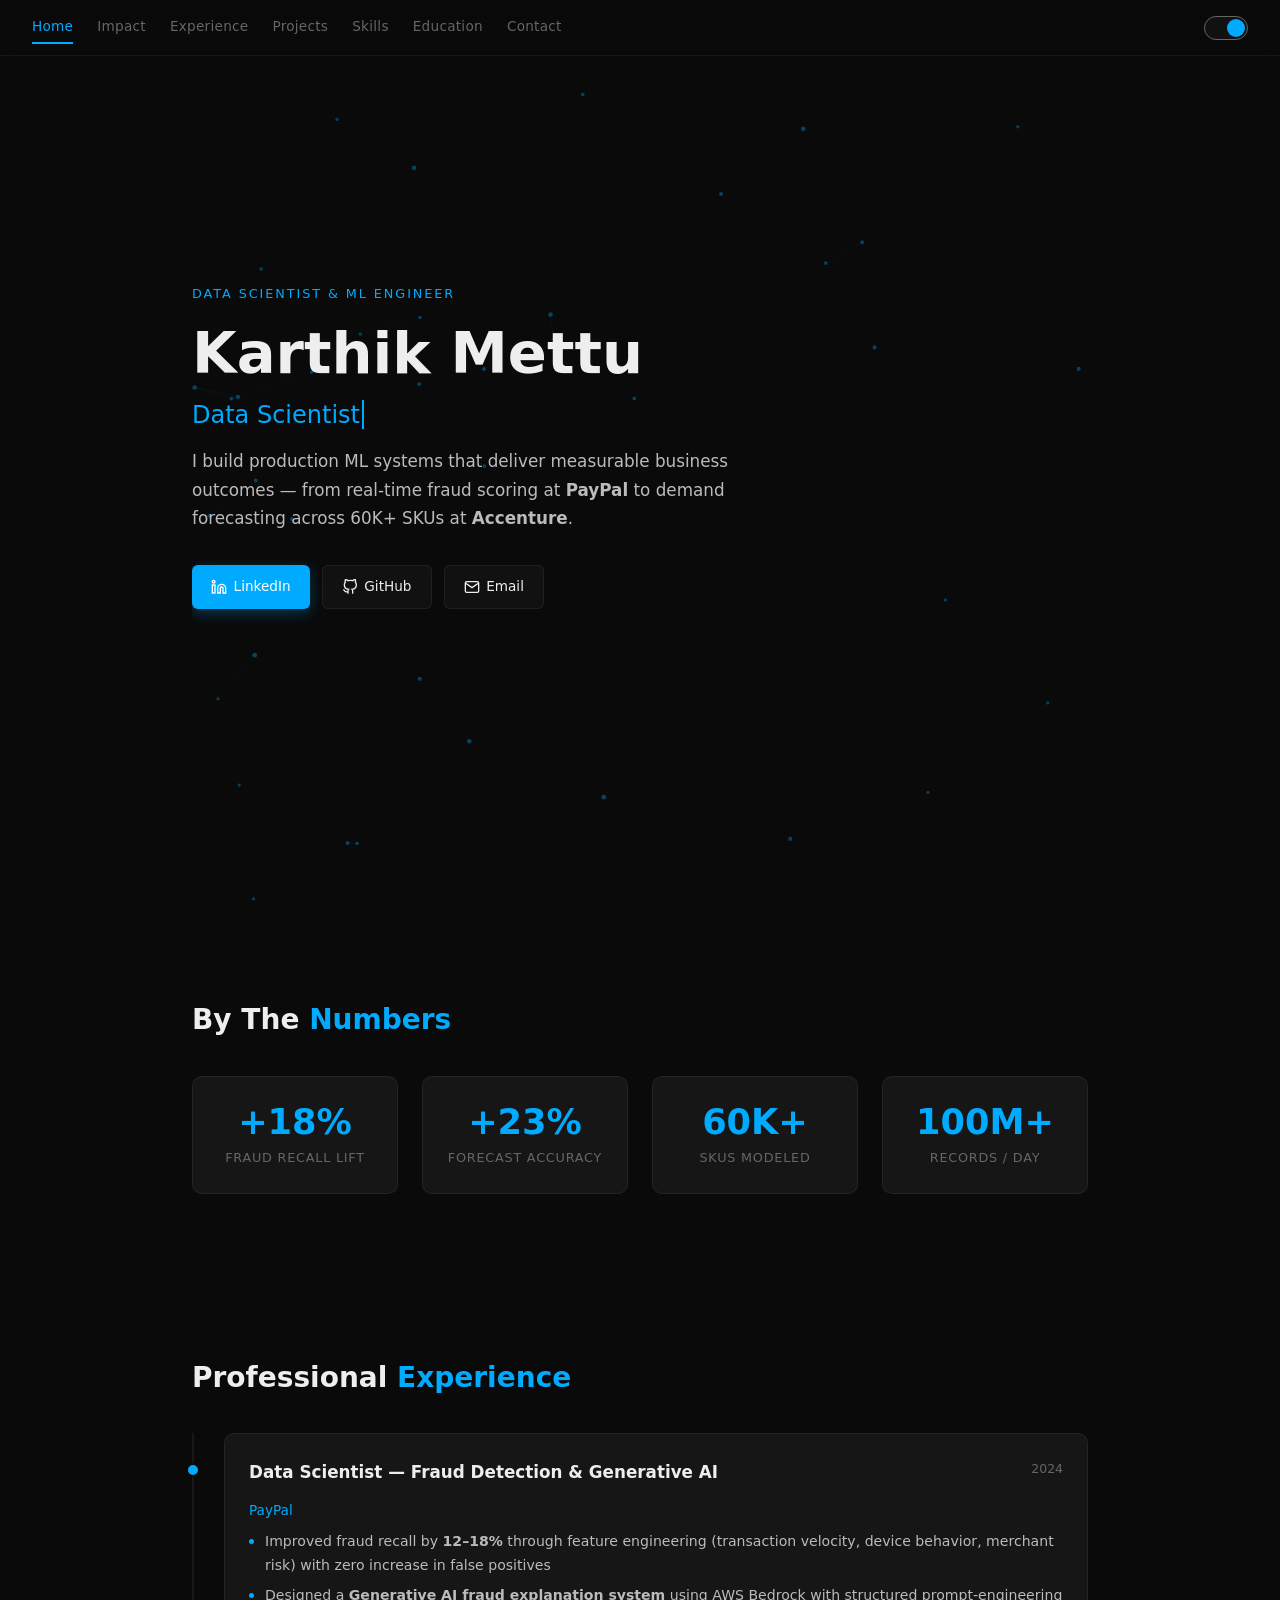
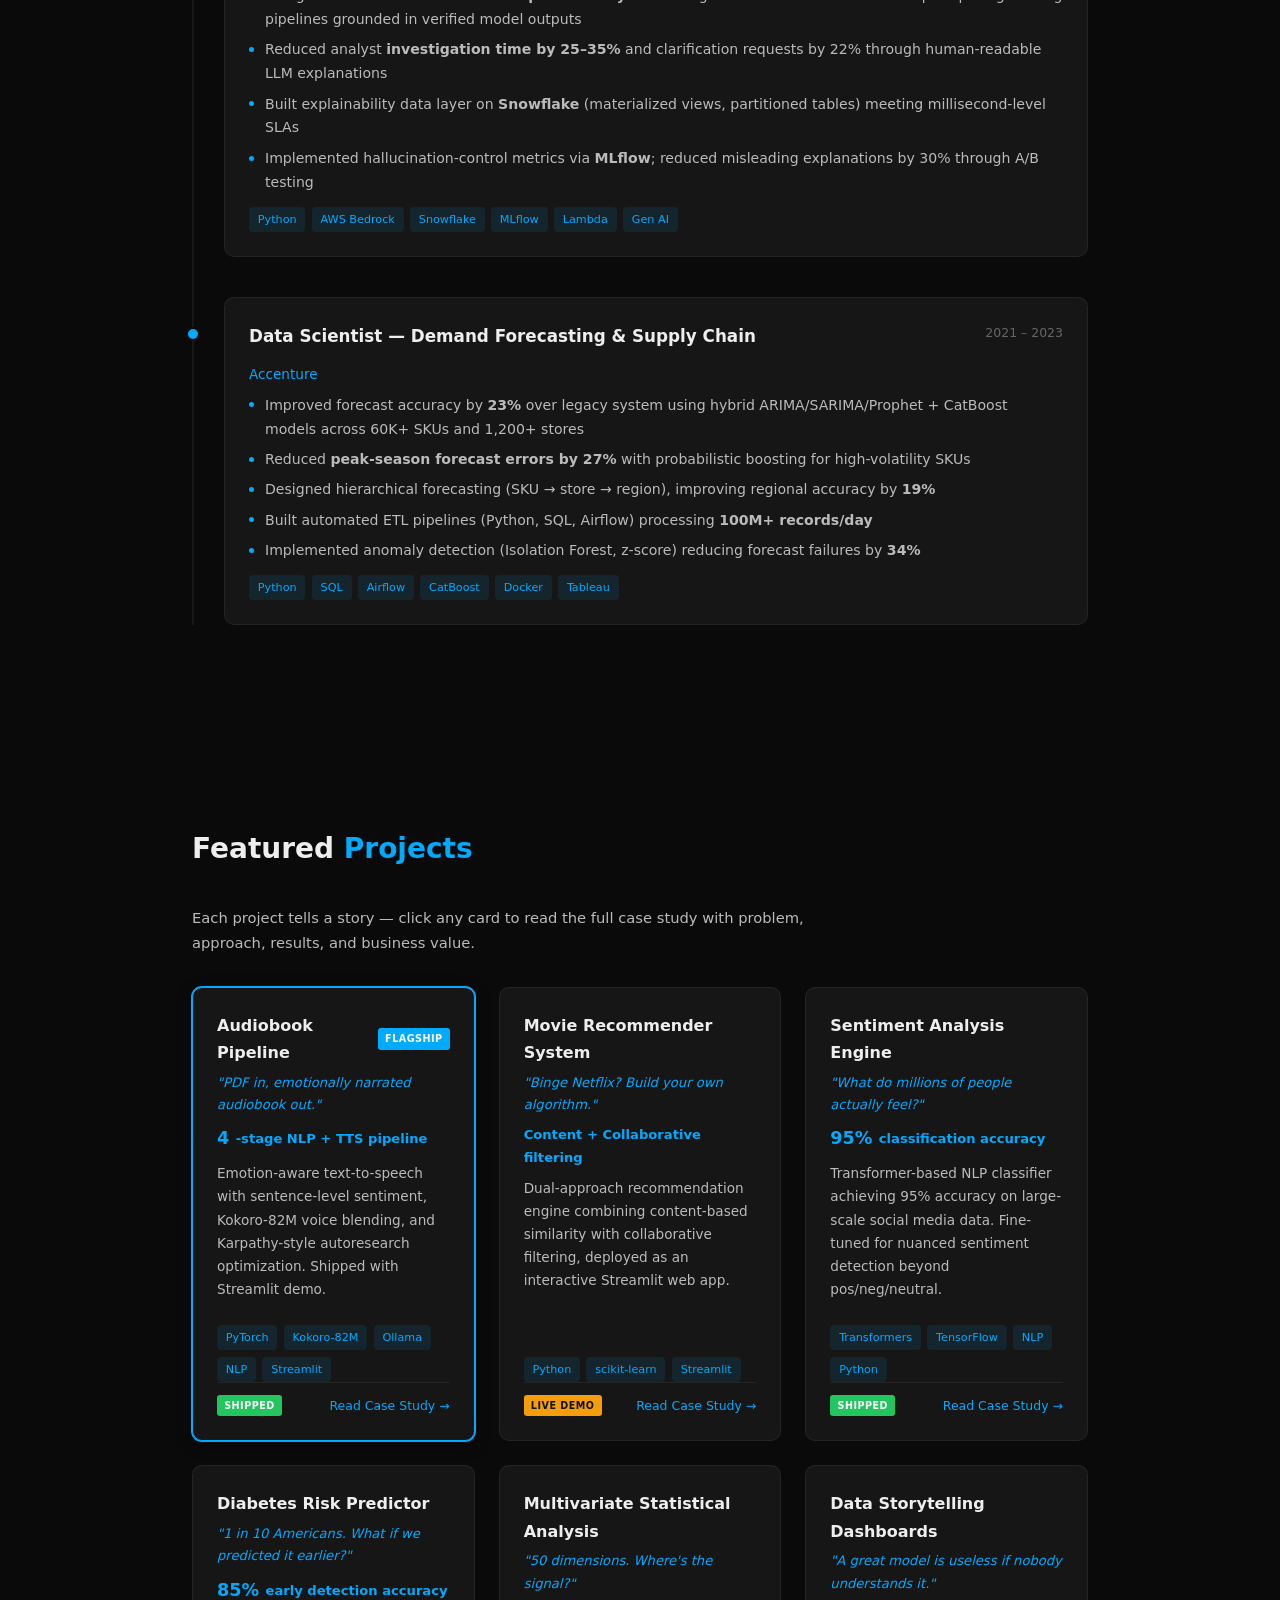
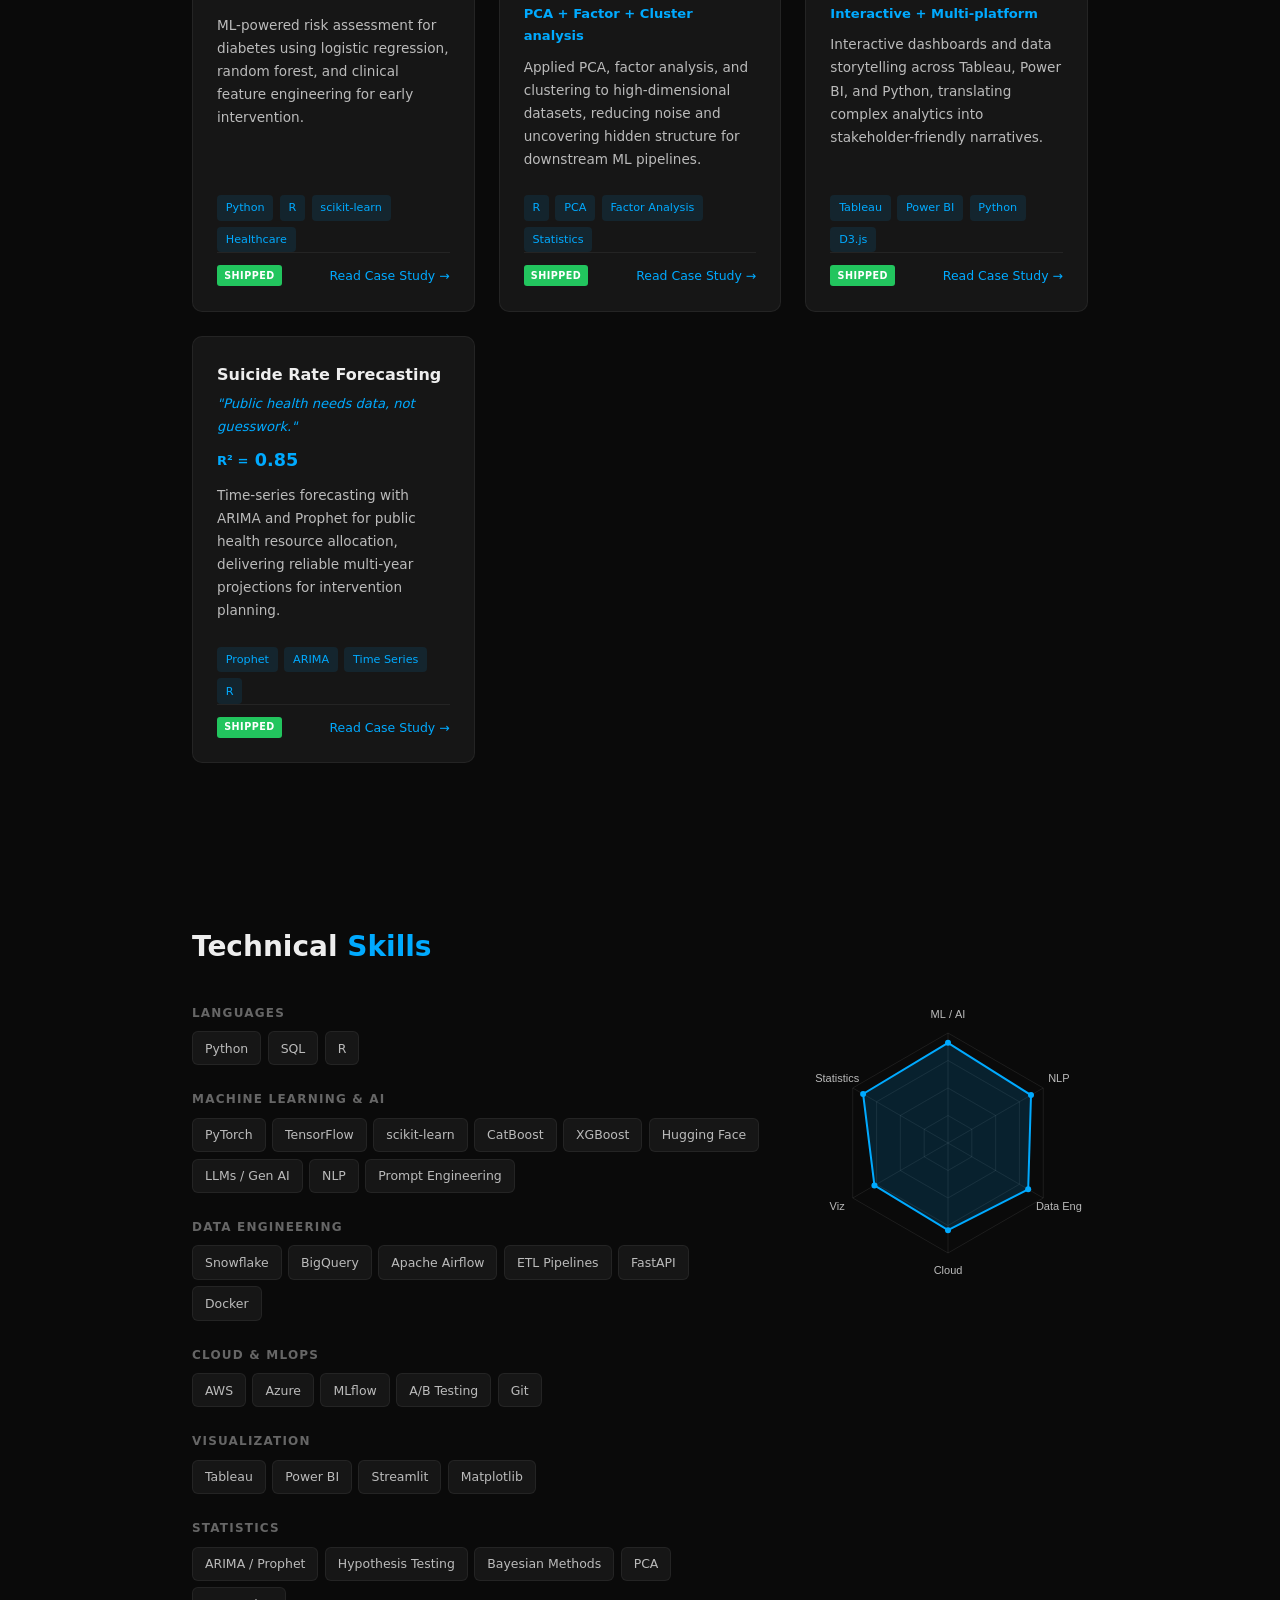
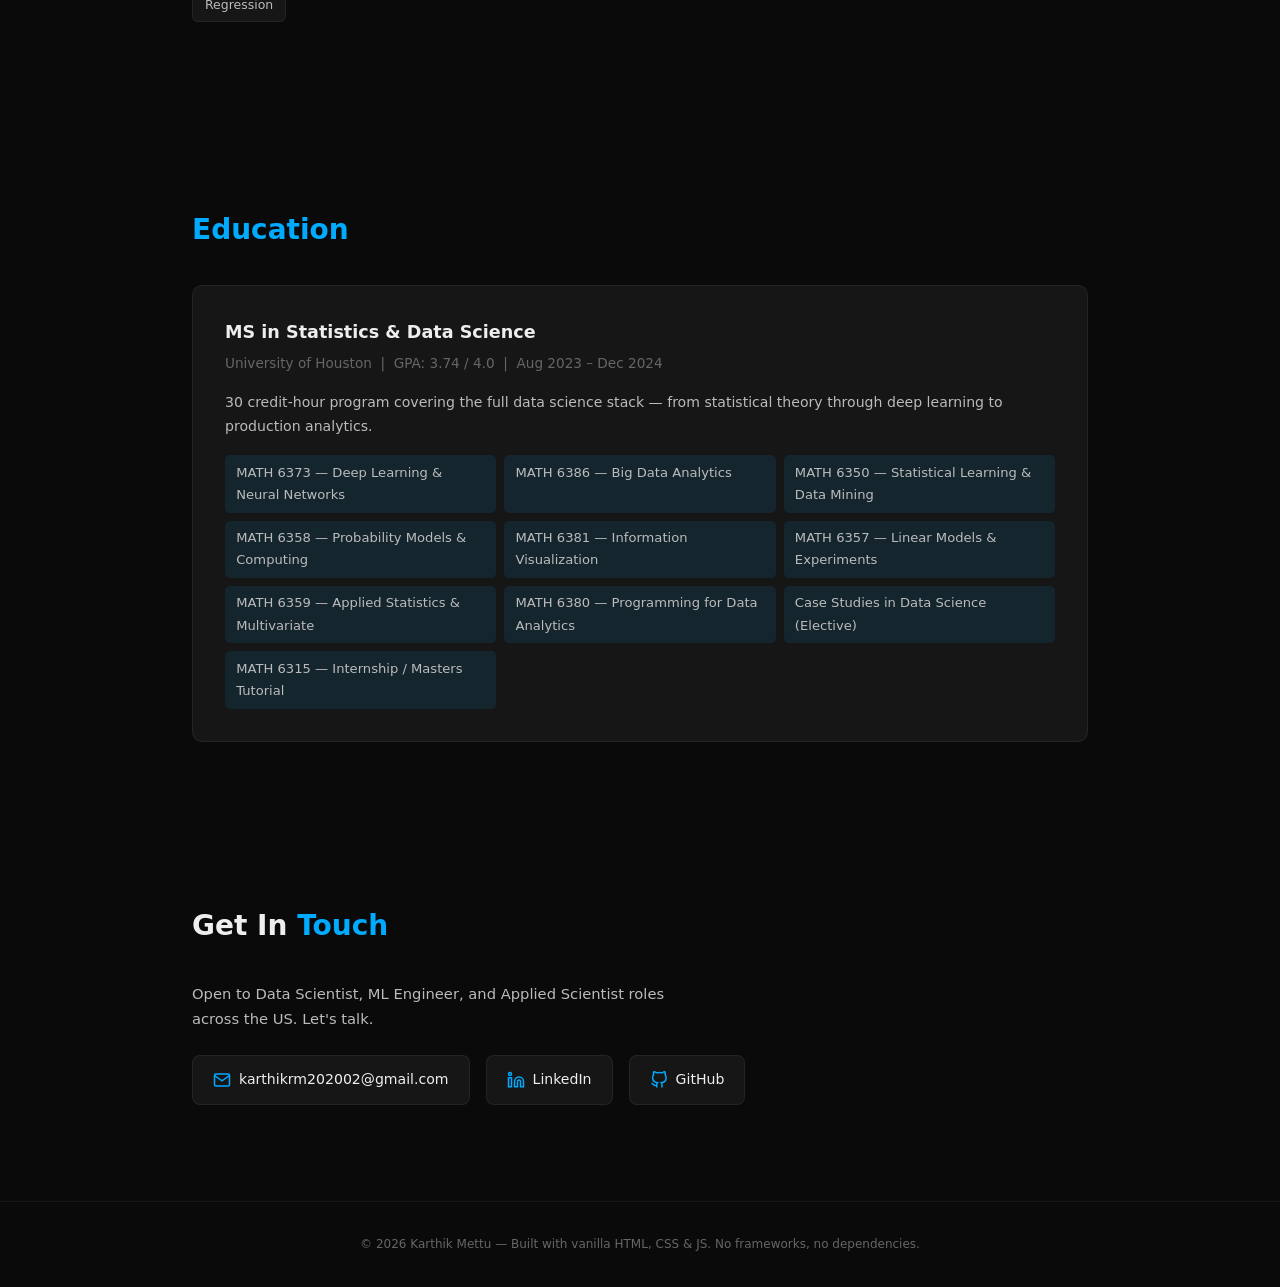
==== commit efa981e4: "V3: Multi-page portfolio with project case study pages - Each of 7 projects gets a dedicated page wi" ====
--- a/index.html
+++ b/index.html
@@ -3,134 +3,13 @@
 <head>
   <meta charset="UTF-8">
   <meta name="viewport" content="width=device-width, initial-scale=1.0">
-  <meta name="description" content="Karthik Mettu — Data Scientist specializing in ML systems, Generative AI, NLP, and forecasting at scale. PayPal, Accenture.">
+  <meta name="description" content="Karthik Mettu — Data Scientist. Production ML systems at PayPal and Accenture. Fraud detection, demand forecasting, Gen AI, NLP.">
   <meta name="theme-color" content="#0af">
   <title>Karthik Mettu | Data Scientist</title>
   <link rel="preload" href="assets/Fonts/4473ecc91f70f139-s.p.woff" as="font" type="font/woff" crossorigin>
   <link rel="preload" href="assets/Fonts/463dafcda517f24f-s.p.woff" as="font" type="font/woff" crossorigin>
   <link rel="preload" href="assets/Fonts/7cba1811e3c25a15-s.p.woff2" as="font" type="font/woff2" crossorigin>
-  <style>
-    @font-face{font-family:'SpaceGrotesk';src:url('assets/Fonts/4473ecc91f70f139-s.p.woff') format('woff');font-weight:400}
-    @font-face{font-family:'SpaceGrotesk';src:url('assets/Fonts/463dafcda517f24f-s.p.woff') format('woff');font-weight:500}
-    @font-face{font-family:'SpaceGrotesk';src:url('assets/Fonts/7cba1811e3c25a15-s.p.woff2') format('woff2');font-weight:700}
-    :root{--bg:#fff;--bg2:#f5f5f5;--card:#efefef;--tx:#111;--tx2:#444;--tx3:#777;--ac:#0af;--acd:rgba(0,170,255,.12);--hd:rgba(255,255,255,.85);--sh:0 4px 15px rgba(0,0,0,.08);--shH:0 10px 30px rgba(0,0,0,.12);--bd:rgba(0,0,0,.06)}
-    .dark{--bg:#0a0a0a;--bg2:#111;--card:#161616;--tx:#eee;--tx2:#bbb;--tx3:#666;--ac:#0af;--acd:rgba(0,170,255,.1);--hd:rgba(10,10,10,.9);--sh:0 4px 15px rgba(0,0,0,.4);--shH:0 10px 30px rgba(0,0,0,.6);--bd:rgba(255,255,255,.06)}
-    *{margin:0;padding:0;box-sizing:border-box}
-    html{scroll-behavior:smooth}
-    body{font-family:'SpaceGrotesk',system-ui,sans-serif;background:var(--bg);color:var(--tx);line-height:1.6;transition:background .4s,color .4s}
-    header{position:fixed;top:0;left:0;right:0;height:56px;display:flex;align-items:center;justify-content:space-between;padding:0 2rem;background:var(--hd);backdrop-filter:blur(12px);-webkit-backdrop-filter:blur(12px);border-bottom:1px solid var(--bd);z-index:1000}
-    .nav-links{display:flex;gap:1.5rem}
-    .nav-links a{color:var(--tx3);text-decoration:none;font-size:.85rem;font-weight:500;letter-spacing:.02em;padding:.25rem 0;border-bottom:2px solid transparent;transition:color .3s,border-color .3s}
-    .nav-links a:hover,.nav-links a.active{color:var(--ac);border-bottom-color:var(--ac)}
-    .header-right{display:flex;align-items:center;gap:1rem}
-    .theme-toggle{width:44px;height:24px;border-radius:12px;background:var(--bg2);border:1px solid var(--tx3);cursor:pointer;position:relative;transition:background .3s}
-    .theme-toggle .ball{position:absolute;top:2px;left:2px;width:18px;height:18px;border-radius:50%;background:var(--ac);transition:transform .4s cubic-bezier(.175,.885,.32,1.275)}
-    .dark .theme-toggle .ball{transform:translateX(20px)}
-    .mobile-menu-btn{display:none;cursor:pointer;width:28px;height:20px;position:relative}
-    .mobile-menu-btn span{display:block;position:absolute;height:2px;width:100%;background:var(--tx);border-radius:2px;transition:.25s ease-in-out}
-    .mobile-menu-btn span:nth-child(1){top:0}.mobile-menu-btn span:nth-child(2){top:8px}.mobile-menu-btn span:nth-child(3){top:16px}
-    .mobile-menu-btn.active span:nth-child(1){top:8px;transform:rotate(135deg)}.mobile-menu-btn.active span:nth-child(2){opacity:0}.mobile-menu-btn.active span:nth-child(3){top:8px;transform:rotate(-135deg)}
-    main{max-width:960px;margin:0 auto;padding:0 2rem}
-    section{padding:6rem 0 4rem;opacity:0;transform:translateY(24px);transition:opacity .7s ease,transform .7s ease}
-    section.visible{opacity:1;transform:translateY(0)}
-    h2{font-size:1.75rem;font-weight:700;margin-bottom:2rem;color:var(--tx)}
-    h2 .ac{color:var(--ac)}
-
-    /* Hero */
-    #hero{min-height:100vh;display:flex;flex-direction:column;justify-content:center;padding-top:56px;position:relative;overflow:hidden}
-    #heroCanvas{position:absolute;top:0;left:0;width:100%;height:100%;pointer-events:none;z-index:0}
-    #hero>*:not(canvas){position:relative;z-index:1}
-    .hero-label{display:inline-block;font-size:.8rem;font-weight:500;letter-spacing:.15em;text-transform:uppercase;color:var(--ac);margin-bottom:1rem}
-    #hero h1{font-size:clamp(2.4rem,5vw,3.6rem);font-weight:700;line-height:1.15;margin-bottom:.5rem}
-    .typing-line{font-size:clamp(1.1rem,2.5vw,1.5rem);color:var(--ac);font-weight:500;height:2rem;margin-bottom:1.25rem}
-    .typing-line .cursor{display:inline-block;width:2px;height:1.2em;background:var(--ac);margin-left:2px;vertical-align:text-bottom;animation:blink .7s infinite}
-    @keyframes blink{0%,100%{opacity:1}50%{opacity:0}}
-    .hero-sub{font-size:1.05rem;color:var(--tx2);max-width:600px;margin-bottom:2rem}
-    .hero-links{display:flex;gap:.75rem;flex-wrap:wrap}
-    .hero-links a{display:inline-flex;align-items:center;gap:.4rem;padding:.6rem 1.2rem;border-radius:6px;font-size:.85rem;font-weight:500;text-decoration:none;transition:transform .2s,box-shadow .2s}
-    .hero-links a:hover{transform:translateY(-2px)}
-    .btn-primary{background:var(--ac);color:#fff;box-shadow:0 4px 14px rgba(0,170,255,.3)}
-    .btn-secondary{background:var(--bg2);color:var(--tx);border:1px solid var(--bd)}
-
-    /* Stats */
-    .stats-grid{display:grid;grid-template-columns:repeat(4,1fr);gap:1.5rem}
-    .stat-card{background:var(--card);border:1px solid var(--bd);border-radius:10px;padding:1.5rem;text-align:center;transition:transform .3s,box-shadow .3s}
-    .stat-card:hover{transform:translateY(-4px);box-shadow:var(--shH)}
-    .stat-num{font-size:2.2rem;font-weight:700;color:var(--ac);line-height:1.2}
-    .stat-label{font-size:.8rem;color:var(--tx3);margin-top:.25rem;text-transform:uppercase;letter-spacing:.06em}
-
-    /* Timeline */
-    .timeline{position:relative;padding-left:2rem}
-    .timeline::before{content:'';position:absolute;left:0;top:0;bottom:0;width:2px;background:var(--bd)}
-    .timeline-item{position:relative;margin-bottom:2.5rem;padding:1.5rem;background:var(--card);border:1px solid var(--bd);border-radius:10px;transition:transform .3s,box-shadow .3s}
-    .timeline-item:hover{transform:translateX(4px);box-shadow:var(--shH)}
-    .timeline-item::before{content:'';position:absolute;left:-2.45rem;top:1.8rem;width:10px;height:10px;border-radius:50%;background:var(--ac);border:2px solid var(--bg)}
-    .timeline-header{display:flex;justify-content:space-between;align-items:flex-start;margin-bottom:.75rem;flex-wrap:wrap;gap:.5rem}
-    .timeline-header h3{font-size:1.05rem;font-weight:600}
-    .timeline-header .period{font-size:.78rem;color:var(--tx3);white-space:nowrap}
-    .timeline-company{font-size:.85rem;color:var(--ac);font-weight:500;margin-bottom:.5rem}
-    .timeline-item ul{list-style:none;padding:0}
-    .timeline-item li{position:relative;padding-left:1rem;margin-bottom:.4rem;font-size:.88rem;color:var(--tx2)}
-    .timeline-item li::before{content:'';position:absolute;left:0;top:.55rem;width:5px;height:5px;border-radius:50%;background:var(--ac)}
-    .tags{display:flex;gap:.4rem;flex-wrap:wrap;margin-top:.75rem}
-    .tags span{font-size:.7rem;padding:.2rem .55rem;background:var(--acd);color:var(--ac);border-radius:4px;font-weight:500}
-
-    /* Projects */
-    .projects-grid{display:grid;grid-template-columns:repeat(auto-fill,minmax(280px,1fr));gap:1.5rem}
-    .project-card{background:var(--card);border:1px solid var(--bd);border-radius:10px;padding:1.5rem;display:flex;flex-direction:column;transition:transform .3s,box-shadow .3s}
-    .project-card:hover{transform:translateY(-4px);box-shadow:var(--shH)}
-    .project-card.flagship{border-color:var(--ac);box-shadow:0 0 0 1px var(--ac),var(--sh)}
-    .project-card h3{font-size:1rem;font-weight:600;margin-bottom:.5rem;display:flex;align-items:center;gap:.5rem}
-    .project-card h3 a{color:var(--tx);text-decoration:none}
-    .project-card h3 a:hover{color:var(--ac)}
-    .badge-flagship{font-size:.6rem;padding:.15rem .45rem;background:var(--ac);color:#fff;border-radius:3px;font-weight:600;text-transform:uppercase;letter-spacing:.05em}
-    .project-card p{font-size:.85rem;color:var(--tx2);flex:1;margin-bottom:.75rem}
-    .project-link{display:inline-flex;align-items:center;gap:.3rem;font-size:.78rem;color:var(--ac);text-decoration:none;font-weight:500;margin-top:auto}
-    .project-link:hover{text-decoration:underline}
-
-    /* Education */
-    .edu-card{background:var(--card);border:1px solid var(--bd);border-radius:10px;padding:2rem}
-    .edu-card h3{font-size:1.1rem;font-weight:600;margin-bottom:.25rem}
-    .edu-meta{font-size:.85rem;color:var(--tx3);margin-bottom:1rem}
-    .coursework{display:grid;grid-template-columns:repeat(auto-fill,minmax(220px,1fr));gap:.5rem}
-    .coursework span{font-size:.82rem;color:var(--tx2);padding:.4rem .7rem;background:var(--acd);border-radius:5px}
-
-    /* Skills */
-    .skills-section{display:grid;grid-template-columns:1fr 280px;gap:3rem;align-items:start}
-    .skill-categories{}
-    .skill-cat{margin-bottom:1.5rem}
-    .skill-cat h4{font-size:.75rem;text-transform:uppercase;letter-spacing:.1em;color:var(--tx3);margin-bottom:.5rem}
-    .skill-cat .badges{display:flex;flex-wrap:wrap;gap:.4rem}
-    .skill-badge{font-size:.78rem;font-weight:500;padding:.35rem .75rem;background:var(--card);border:1px solid var(--bd);border-radius:6px;color:var(--tx2);transition:border-color .2s,color .2s}
-    .skill-badge:hover{border-color:var(--ac);color:var(--ac)}
-    #radarCanvas{width:280px;height:280px;display:block}
-
-    /* Contact */
-    .contact-grid{display:flex;gap:1rem;flex-wrap:wrap}
-    .contact-grid a{display:inline-flex;align-items:center;gap:.5rem;padding:.75rem 1.25rem;background:var(--card);border:1px solid var(--bd);border-radius:8px;color:var(--tx);text-decoration:none;font-size:.88rem;font-weight:500;transition:border-color .2s,transform .2s}
-    .contact-grid a:hover{border-color:var(--ac);transform:translateY(-2px)}
-    .contact-grid svg{width:18px;height:18px;color:var(--ac)}
-
-    footer{text-align:center;padding:2rem;font-size:.75rem;color:var(--tx3);border-top:1px solid var(--bd);margin-top:2rem}
-
-    .mobile-nav{display:none;position:fixed;top:56px;left:0;right:0;bottom:0;background:var(--bg);z-index:999;flex-direction:column;align-items:center;justify-content:center;gap:2rem}
-    .mobile-nav.active{display:flex}
-    .mobile-nav a{font-size:1.2rem;color:var(--tx);text-decoration:none;font-weight:500}
-
-    @media(max-width:768px){
-      header{padding:0 1rem}.nav-links{display:none}.mobile-menu-btn{display:block}
-      main{padding:0 1rem}section{padding:4rem 0 2rem}#hero h1{font-size:2rem}
-      .stats-grid{grid-template-columns:repeat(2,1fr);gap:1rem}
-      .timeline{padding-left:1.5rem}.projects-grid{grid-template-columns:1fr}
-      .coursework{grid-template-columns:1fr}
-      .skills-section{grid-template-columns:1fr}
-      #radarCanvas{margin:0 auto 1.5rem}
-    }
-    @media(max-width:480px){
-      .stats-grid{grid-template-columns:1fr}
-      .hero-links{flex-direction:column}.hero-links a{justify-content:center}
-    }
-  </style>
+  <link rel="stylesheet" href="style.css">
 </head>
 <body>
 
@@ -157,7 +36,7 @@
 
 <main>
 
-  <!-- HERO -->
+  <!-- ─── HERO ─── -->
   <section id="hero" class="visible">
     <canvas id="heroCanvas"></canvas>
     <span class="hero-label">Data Scientist &amp; ML Engineer</span>
@@ -184,7 +63,7 @@
     </div>
   </section>
 
-  <!-- STATS -->
+  <!-- ─── STATS ─── -->
   <section id="stats">
     <h2>By The <span class="ac">Numbers</span></h2>
     <div class="stats-grid">
@@ -195,7 +74,7 @@
     </div>
   </section>
 
-  <!-- EXPERIENCE -->
+  <!-- ─── EXPERIENCE ─── -->
   <section id="experience">
     <h2>Professional <span class="ac">Experience</span></h2>
     <div class="timeline">
@@ -236,56 +115,107 @@
     </div>
   </section>
 
-  <!-- PROJECTS -->
+  <!-- ─── PROJECTS ─── -->
   <section id="projects">
     <h2>Featured <span class="ac">Projects</span></h2>
+    <p style="font-size:.92rem;color:var(--tx2);margin-bottom:2rem;max-width:650px">Each project tells a story &mdash; click any card to read the full case study with problem, approach, results, and business value.</p>
     <div class="projects-grid">
-      <div class="project-card flagship">
-        <h3><a href="https://github.com/karthik1636/audiobook-pipeline" target="_blank">Audiobook Pipeline</a><span class="badge-flagship">Flagship</span></h3>
-        <p>PDF to emotionally narrated audiobook &mdash; 4-stage NLP+TTS pipeline with sentence-level emotion classification, Kokoro-82M voice blending, and Karpathy-style autoresearch optimization.</p>
+
+      <!-- 1 — Audiobook Pipeline -->
+      <a href="projects/audiobook-pipeline.html" class="project-card flagship">
+        <h3>Audiobook Pipeline <span class="badge-flagship">Flagship</span></h3>
+        <div class="project-oneliner">"PDF in, emotionally narrated audiobook out."</div>
+        <div class="metric-highlight"><span class="num">4</span>-stage NLP + TTS pipeline</div>
+        <p>Emotion-aware text-to-speech with sentence-level sentiment, Kokoro-82M voice blending, and Karpathy-style autoresearch optimization. Shipped with Streamlit demo.</p>
         <div class="tags"><span>PyTorch</span><span>Kokoro-82M</span><span>Ollama</span><span>NLP</span><span>Streamlit</span></div>
-        <a href="https://github.com/karthik1636/audiobook-pipeline" target="_blank" class="project-link">View on GitHub &rarr;</a>
-      </div>
-      <div class="project-card">
-        <h3><a href="https://github.com/karthik1636/movie-recommender-system" target="_blank">Movie Recommender System</a></h3>
-        <p>Content-based and collaborative filtering recommendation engine with interactive Streamlit web interface for personalized movie suggestions.</p>
+        <div class="project-card-footer">
+          <span class="badge-status badge-shipped">Shipped</span>
+          <span class="project-link">Read Case Study &rarr;</span>
+        </div>
+      </a>
+
+      <!-- 2 — Movie Recommender -->
+      <a href="projects/movie-recommender.html" class="project-card">
+        <h3>Movie Recommender System</h3>
+        <div class="project-oneliner">"Binge Netflix? Build your own algorithm."</div>
+        <div class="metric-highlight">Content + Collaborative filtering</div>
+        <p>Dual-approach recommendation engine combining content-based similarity with collaborative filtering, deployed as an interactive Streamlit web app.</p>
         <div class="tags"><span>Python</span><span>scikit-learn</span><span>Streamlit</span></div>
-        <a href="https://github.com/karthik1636/movie-recommender-system" target="_blank" class="project-link">View on GitHub &rarr;</a>
-      </div>
-      <div class="project-card">
-        <h3><a href="https://github.com/karthik1636/Portfolio/tree/main/Projects/Sentiment%20Analysis" target="_blank">Sentiment Analysis</a></h3>
-        <p>NLP sentiment classifier using transformer-based models achieving 95% accuracy on large-scale social media data.</p>
-        <div class="tags"><span>Python</span><span>Transformers</span><span>NLP</span><span>TensorFlow</span></div>
-        <a href="https://github.com/karthik1636/Portfolio/tree/main/Projects/Sentiment%20Analysis" target="_blank" class="project-link">View on GitHub &rarr;</a>
-      </div>
-      <div class="project-card">
-        <h3><a href="https://github.com/karthik1636/Portfolio/tree/main/Projects/Diabetes%20Prevention" target="_blank">Diabetes Prevention</a></h3>
-        <p>Predictive model for diabetes risk assessment using logistic regression and random forest, achieving 85% accuracy for early detection.</p>
+        <div class="project-card-footer">
+          <span class="badge-status badge-demo">Live Demo</span>
+          <span class="project-link">Read Case Study &rarr;</span>
+        </div>
+      </a>
+
+      <!-- 3 — Sentiment Analysis -->
+      <a href="projects/sentiment-analysis.html" class="project-card">
+        <h3>Sentiment Analysis Engine</h3>
+        <div class="project-oneliner">"What do millions of people actually feel?"</div>
+        <div class="metric-highlight"><span class="num">95%</span> classification accuracy</div>
+        <p>Transformer-based NLP classifier achieving 95% accuracy on large-scale social media data. Fine-tuned for nuanced sentiment detection beyond pos/neg/neutral.</p>
+        <div class="tags"><span>Transformers</span><span>TensorFlow</span><span>NLP</span><span>Python</span></div>
+        <div class="project-card-footer">
+          <span class="badge-status badge-shipped">Shipped</span>
+          <span class="project-link">Read Case Study &rarr;</span>
+        </div>
+      </a>
+
+      <!-- 4 — Diabetes Prevention -->
+      <a href="projects/diabetes-prevention.html" class="project-card">
+        <h3>Diabetes Risk Predictor</h3>
+        <div class="project-oneliner">"1 in 10 Americans. What if we predicted it earlier?"</div>
+        <div class="metric-highlight"><span class="num">85%</span> early detection accuracy</div>
+        <p>ML-powered risk assessment for diabetes using logistic regression, random forest, and clinical feature engineering for early intervention.</p>
         <div class="tags"><span>Python</span><span>R</span><span>scikit-learn</span><span>Healthcare</span></div>
-        <a href="https://github.com/karthik1636/Portfolio/tree/main/Projects/Diabetes%20Prevention" target="_blank" class="project-link">View on GitHub &rarr;</a>
-      </div>
-      <div class="project-card">
-        <h3><a href="https://github.com/karthik1636/Portfolio/tree/main/Projects/Multivariate%20Analysis" target="_blank">Multivariate Analysis</a></h3>
-        <p>Statistical modeling of complex data relationships using PCA, factor analysis, and cluster analysis for pattern detection.</p>
-        <div class="tags"><span>R</span><span>PCA</span><span>Statistics</span></div>
-        <a href="https://github.com/karthik1636/Portfolio/tree/main/Projects/Multivariate%20Analysis" target="_blank" class="project-link">View on GitHub &rarr;</a>
-      </div>
-      <div class="project-card">
-        <h3><a href="https://github.com/karthik1636/Portfolio/tree/main/Projects/Visualization%20Project" target="_blank">Visualization Project</a></h3>
-        <p>Interactive dashboards and data storytelling for business insights using Tableau, Power BI, and Python visualization libraries.</p>
-        <div class="tags"><span>Tableau</span><span>Power BI</span><span>Python</span></div>
-        <a href="https://github.com/karthik1636/Portfolio/tree/main/Projects/Visualization%20Project" target="_blank" class="project-link">View on GitHub &rarr;</a>
-      </div>
-      <div class="project-card">
-        <h3><a href="https://github.com/karthik1636/Portfolio" target="_blank">Suicide Rate Forecasting</a></h3>
-        <p>Time-series forecasting with ARIMA and Prophet models (R&sup2;=0.85) for public health intervention planning and resource allocation.</p>
-        <div class="tags"><span>Prophet</span><span>ARIMA</span><span>Time Series</span></div>
-        <a href="https://github.com/karthik1636/Portfolio" target="_blank" class="project-link">View on GitHub &rarr;</a>
-      </div>
-    </div>
-  </section>
-
-  <!-- SKILLS -->
+        <div class="project-card-footer">
+          <span class="badge-status badge-shipped">Shipped</span>
+          <span class="project-link">Read Case Study &rarr;</span>
+        </div>
+      </a>
+
+      <!-- 5 — Multivariate Analysis -->
+      <a href="projects/multivariate-analysis.html" class="project-card">
+        <h3>Multivariate Statistical Analysis</h3>
+        <div class="project-oneliner">"50 dimensions. Where's the signal?"</div>
+        <div class="metric-highlight">PCA + Factor + Cluster analysis</div>
+        <p>Applied PCA, factor analysis, and clustering to high-dimensional datasets, reducing noise and uncovering hidden structure for downstream ML pipelines.</p>
+        <div class="tags"><span>R</span><span>PCA</span><span>Factor Analysis</span><span>Statistics</span></div>
+        <div class="project-card-footer">
+          <span class="badge-status badge-shipped">Shipped</span>
+          <span class="project-link">Read Case Study &rarr;</span>
+        </div>
+      </a>
+
+      <!-- 6 — Visualization Project -->
+      <a href="projects/visualization-project.html" class="project-card">
+        <h3>Data Storytelling Dashboards</h3>
+        <div class="project-oneliner">"A great model is useless if nobody understands it."</div>
+        <div class="metric-highlight">Interactive + Multi-platform</div>
+        <p>Interactive dashboards and data storytelling across Tableau, Power BI, and Python, translating complex analytics into stakeholder-friendly narratives.</p>
+        <div class="tags"><span>Tableau</span><span>Power BI</span><span>Python</span><span>D3.js</span></div>
+        <div class="project-card-footer">
+          <span class="badge-status badge-shipped">Shipped</span>
+          <span class="project-link">Read Case Study &rarr;</span>
+        </div>
+      </a>
+
+      <!-- 7 — Suicide Rate Forecasting -->
+      <a href="projects/suicide-rate-forecasting.html" class="project-card">
+        <h3>Suicide Rate Forecasting</h3>
+        <div class="project-oneliner">"Public health needs data, not guesswork."</div>
+        <div class="metric-highlight">R&sup2; = <span class="num">0.85</span></div>
+        <p>Time-series forecasting with ARIMA and Prophet for public health resource allocation, delivering reliable multi-year projections for intervention planning.</p>
+        <div class="tags"><span>Prophet</span><span>ARIMA</span><span>Time Series</span><span>R</span></div>
+        <div class="project-card-footer">
+          <span class="badge-status badge-shipped">Shipped</span>
+          <span class="project-link">Read Case Study &rarr;</span>
+        </div>
+      </a>
+
+    </div>
+  </section>
+
+  <!-- ─── SKILLS ─── -->
   <section id="skills">
     <h2>Technical <span class="ac">Skills</span></h2>
     <div class="skills-section">
@@ -319,28 +249,32 @@
     </div>
   </section>
 
-  <!-- EDUCATION -->
+  <!-- ─── EDUCATION ─── -->
   <section id="education">
     <h2><span class="ac">Education</span></h2>
     <div class="edu-card">
       <h3>MS in Statistics &amp; Data Science</h3>
       <div class="edu-meta">University of Houston &nbsp;|&nbsp; GPA: 3.74 / 4.0 &nbsp;|&nbsp; Aug 2023 &ndash; Dec 2024</div>
+      <p style="font-size:.88rem;color:var(--tx2);margin-bottom:1rem">30 credit-hour program covering the full data science stack &mdash; from statistical theory through deep learning to production analytics.</p>
       <div class="coursework">
-        <span>Deep Learning &amp; Neural Networks</span>
-        <span>Big Data Analytics</span>
-        <span>Statistical Learning &amp; Data Mining</span>
-        <span>Probability Models &amp; Computing</span>
-        <span>Information Visualization</span>
-        <span>Linear Models &amp; Experiments</span>
-        <span>Applied Statistics &amp; Multivariate</span>
-        <span>Case Studies in Data Science</span>
+        <span>MATH 6373 &mdash; Deep Learning &amp; Neural Networks</span>
+        <span>MATH 6386 &mdash; Big Data Analytics</span>
+        <span>MATH 6350 &mdash; Statistical Learning &amp; Data Mining</span>
+        <span>MATH 6358 &mdash; Probability Models &amp; Computing</span>
+        <span>MATH 6381 &mdash; Information Visualization</span>
+        <span>MATH 6357 &mdash; Linear Models &amp; Experiments</span>
+        <span>MATH 6359 &mdash; Applied Statistics &amp; Multivariate</span>
+        <span>MATH 6380 &mdash; Programming for Data Analytics</span>
+        <span>Case Studies in Data Science (Elective)</span>
+        <span>MATH 6315 &mdash; Internship / Masters Tutorial</span>
       </div>
     </div>
   </section>
 
-  <!-- CONTACT -->
+  <!-- ─── CONTACT ─── -->
   <section id="contact">
     <h2>Get In <span class="ac">Touch</span></h2>
+    <p style="font-size:.92rem;color:var(--tx2);margin-bottom:1.5rem;max-width:500px">Open to Data Scientist, ML Engineer, and Applied Scientist roles across the US. Let's talk.</p>
     <div class="contact-grid">
       <a href="mailto:karthikrm202002@gmail.com">
         <svg viewBox="0 0 24 24" fill="none" stroke="currentColor" stroke-width="2"><path d="M4 4h16c1.1 0 2 .9 2 2v12c0 1.1-.9 2-2 2H4c-1.1 0-2-.9-2-2V6c0-1.1.9-2 2-2z"/><polyline points="22,6 12,13 2,6"/></svg>
@@ -358,31 +292,24 @@
   </section>
 
 </main>
-<footer>&copy; 2026 Karthik Mettu</footer>
+<footer>&copy; 2026 Karthik Mettu &mdash; Built with vanilla HTML, CSS &amp; JS. No frameworks, no dependencies.</footer>
 
 <script>
-// ── Theme toggle ──
 document.getElementById('themeToggle').addEventListener('click',()=>document.documentElement.classList.toggle('dark'));
-
-// ── Mobile menu ──
 const menuBtn=document.getElementById('menuBtn'),mobileNav=document.getElementById('mobileNav');
 menuBtn.addEventListener('click',()=>{menuBtn.classList.toggle('active');mobileNav.classList.toggle('active')});
 mobileNav.querySelectorAll('a').forEach(a=>a.addEventListener('click',()=>{menuBtn.classList.remove('active');mobileNav.classList.remove('active')}));
 
-// ── Section reveal ──
 const sections=document.querySelectorAll('section');
 const revealObs=new IntersectionObserver(es=>es.forEach(e=>{if(e.isIntersecting)e.target.classList.add('visible')}),{threshold:.12});
 sections.forEach(s=>{if(s.id!=='hero')revealObs.observe(s)});
 
-// ── Active nav ──
 const navLinks=document.querySelectorAll('.nav-links a');
 const navObs=new IntersectionObserver(es=>es.forEach(e=>{if(e.isIntersecting){navLinks.forEach(l=>l.classList.remove('active'));const a=document.querySelector(`.nav-links a[href="#${e.target.id}"]`);if(a)a.classList.add('active')}}),{threshold:.25});
 sections.forEach(s=>navObs.observe(s));
 
-// ── Smooth scroll ──
 document.querySelectorAll('a[href^="#"]').forEach(a=>a.addEventListener('click',e=>{e.preventDefault();const t=document.querySelector(a.getAttribute('href'));if(t){window.scrollTo({top:t.getBoundingClientRect().top+window.pageYOffset-70,behavior:'smooth'})}}));
 
-// ── Typing animation ──
 (function(){
   const phrases=["Data Scientist","ML Engineer","Gen AI Builder","Forecasting Expert","NLP Specialist"];
   const el=document.getElementById('typed');
@@ -398,34 +325,13 @@
   tick();
 })();
 
-// ── Animated counters ──
 (function(){
   const nums=document.querySelectorAll('.stat-num[data-count]');
   let fired=false;
-  const obs=new IntersectionObserver(es=>{
-    if(fired)return;
-    es.forEach(e=>{
-      if(e.isIntersecting){
-        fired=true;
-        nums.forEach(n=>{
-          const target=+n.dataset.count,prefix=n.dataset.prefix||'',suffix=n.dataset.suffix||'';
-          let current=0;
-          const step=target/40;
-          (function count(){
-            current+=step;
-            if(current>=target){n.textContent=prefix+target+suffix;return}
-            n.textContent=prefix+Math.ceil(current)+suffix;
-            requestAnimationFrame(count);
-          })();
-        });
-        obs.disconnect();
-      }
-    });
-  },{threshold:.4});
+  const obs=new IntersectionObserver(es=>{if(fired)return;es.forEach(e=>{if(e.isIntersecting){fired=true;nums.forEach(n=>{const target=+n.dataset.count,prefix=n.dataset.prefix||'',suffix=n.dataset.suffix||'';let current=0;const step=target/40;(function count(){current+=step;if(current>=target){n.textContent=prefix+target+suffix;return}n.textContent=prefix+Math.ceil(current)+suffix;requestAnimationFrame(count)})()});obs.disconnect()}})},{threshold:.4});
   nums.forEach(n=>obs.observe(n));
 })();
 
-// ── Particle network background ──
 (function(){
   const canvas=document.getElementById('heroCanvas'),ctx=canvas.getContext('2d');
   let w,h,particles=[];
@@ -436,96 +342,30 @@
   function draw(){
     ctx.clearRect(0,0,w,h);
     const ac=getComputedStyle(document.documentElement).getPropertyValue('--ac').trim()||'#0af';
-    for(let i=0;i<N;i++){
-      const p=particles[i];
-      p.x+=p.vx;p.y+=p.vy;
-      if(p.x<0||p.x>w)p.vx*=-1;
-      if(p.y<0||p.y>h)p.vy*=-1;
-      ctx.beginPath();ctx.arc(p.x,p.y,p.r,0,Math.PI*2);ctx.fillStyle=ac;ctx.globalAlpha=.35;ctx.fill();
-      for(let j=i+1;j<N;j++){
-        const q=particles[j],dx=p.x-q.x,dy=p.y-q.y,dist=Math.sqrt(dx*dx+dy*dy);
-        if(dist<120){ctx.beginPath();ctx.moveTo(p.x,p.y);ctx.lineTo(q.x,q.y);ctx.strokeStyle=ac;ctx.globalAlpha=.08*(1-dist/120);ctx.stroke()}
-      }
-    }
-    ctx.globalAlpha=1;
-    requestAnimationFrame(draw);
+    for(let i=0;i<N;i++){const p=particles[i];p.x+=p.vx;p.y+=p.vy;if(p.x<0||p.x>w)p.vx*=-1;if(p.y<0||p.y>h)p.vy*=-1;ctx.beginPath();ctx.arc(p.x,p.y,p.r,0,Math.PI*2);ctx.fillStyle=ac;ctx.globalAlpha=.35;ctx.fill();for(let j=i+1;j<N;j++){const q=particles[j],dx=p.x-q.x,dy=p.y-q.y,dist=Math.sqrt(dx*dx+dy*dy);if(dist<120){ctx.beginPath();ctx.moveTo(p.x,p.y);ctx.lineTo(q.x,q.y);ctx.strokeStyle=ac;ctx.globalAlpha=.08*(1-dist/120);ctx.stroke()}}}
+    ctx.globalAlpha=1;requestAnimationFrame(draw);
   }
   draw();
 })();
 
-// ── Radar chart ──
 (function(){
   const canvas=document.getElementById('radarCanvas'),ctx=canvas.getContext('2d');
   const labels=["ML / AI","NLP","Data Eng","Cloud","Viz","Statistics"];
   const values=[.92,.88,.85,.80,.78,.90];
   const cx=140,cy=140,R=110,n=labels.length;
-  let progress=0,animated=false;
-
+  let animated=false;
   function drawRadar(p){
     ctx.clearRect(0,0,280,280);
     const isDark=document.documentElement.classList.contains('dark');
     const gridColor=isDark?'rgba(255,255,255,.08)':'rgba(0,0,0,.06)';
     const textColor=isDark?'#bbb':'#444';
-    const ac='#0af';
-
-    for(let ring=1;ring<=4;ring++){
-      ctx.beginPath();
-      for(let i=0;i<=n;i++){
-        const angle=(Math.PI*2/n)*i-Math.PI/2;
-        const r=R*(ring/4);
-        const x=cx+r*Math.cos(angle),y=cy+r*Math.sin(angle);
-        i===0?ctx.moveTo(x,y):ctx.lineTo(x,y);
-      }
-      ctx.strokeStyle=gridColor;ctx.lineWidth=1;ctx.stroke();
-    }
-
-    for(let i=0;i<n;i++){
-      const angle=(Math.PI*2/n)*i-Math.PI/2;
-      ctx.beginPath();ctx.moveTo(cx,cy);
-      ctx.lineTo(cx+R*Math.cos(angle),cy+R*Math.sin(angle));
-      ctx.strokeStyle=gridColor;ctx.stroke();
-      const lx=cx+(R+18)*Math.cos(angle),ly=cy+(R+18)*Math.sin(angle);
-      ctx.fillStyle=textColor;ctx.font='500 11px SpaceGrotesk,sans-serif';ctx.textAlign='center';ctx.textBaseline='middle';
-      ctx.fillText(labels[i],lx,ly);
-    }
-
-    ctx.beginPath();
-    for(let i=0;i<=n;i++){
-      const idx=i%n;
-      const angle=(Math.PI*2/n)*idx-Math.PI/2;
-      const r=R*values[idx]*p;
-      const x=cx+r*Math.cos(angle),y=cy+r*Math.sin(angle);
-      i===0?ctx.moveTo(x,y):ctx.lineTo(x,y);
-    }
-    ctx.fillStyle='rgba(0,170,255,.15)';ctx.fill();
-    ctx.strokeStyle=ac;ctx.lineWidth=2;ctx.stroke();
-
-    for(let i=0;i<n;i++){
-      const angle=(Math.PI*2/n)*i-Math.PI/2;
-      const r=R*values[i]*p;
-      ctx.beginPath();ctx.arc(cx+r*Math.cos(angle),cy+r*Math.sin(angle),3,0,Math.PI*2);
-      ctx.fillStyle=ac;ctx.fill();
-    }
+    for(let ring=1;ring<=4;ring++){ctx.beginPath();for(let i=0;i<=n;i++){const angle=(Math.PI*2/n)*i-Math.PI/2;const r=R*(ring/4);const x=cx+r*Math.cos(angle),y=cy+r*Math.sin(angle);i===0?ctx.moveTo(x,y):ctx.lineTo(x,y)}ctx.strokeStyle=gridColor;ctx.lineWidth=1;ctx.stroke()}
+    for(let i=0;i<n;i++){const angle=(Math.PI*2/n)*i-Math.PI/2;ctx.beginPath();ctx.moveTo(cx,cy);ctx.lineTo(cx+R*Math.cos(angle),cy+R*Math.sin(angle));ctx.strokeStyle=gridColor;ctx.stroke();const lx=cx+(R+18)*Math.cos(angle),ly=cy+(R+18)*Math.sin(angle);ctx.fillStyle=textColor;ctx.font='500 11px SpaceGrotesk,sans-serif';ctx.textAlign='center';ctx.textBaseline='middle';ctx.fillText(labels[i],lx,ly)}
+    ctx.beginPath();for(let i=0;i<=n;i++){const idx=i%n;const angle=(Math.PI*2/n)*idx-Math.PI/2;const r=R*values[idx]*p;const x=cx+r*Math.cos(angle),y=cy+r*Math.sin(angle);i===0?ctx.moveTo(x,y):ctx.lineTo(x,y)}ctx.fillStyle='rgba(0,170,255,.15)';ctx.fill();ctx.strokeStyle='#0af';ctx.lineWidth=2;ctx.stroke();
+    for(let i=0;i<n;i++){const angle=(Math.PI*2/n)*i-Math.PI/2;const r=R*values[i]*p;ctx.beginPath();ctx.arc(cx+r*Math.cos(angle),cy+r*Math.sin(angle),3,0,Math.PI*2);ctx.fillStyle='#0af';ctx.fill()}
   }
-
-  const obs=new IntersectionObserver(es=>{
-    es.forEach(e=>{
-      if(e.isIntersecting&&!animated){
-        animated=true;
-        const start=performance.now();
-        (function animate(now){
-          progress=Math.min((now-start)/800,1);
-          const ease=1-Math.pow(1-progress,3);
-          drawRadar(ease);
-          if(progress<1)requestAnimationFrame(animate);
-        })(start);
-        obs.disconnect();
-      }
-    });
-  },{threshold:.3});
-  obs.observe(canvas);
-  drawRadar(0);
-
+  const obs=new IntersectionObserver(es=>{es.forEach(e=>{if(e.isIntersecting&&!animated){animated=true;const start=performance.now();(function animate(now){const progress=Math.min((now-start)/800,1);drawRadar(1-Math.pow(1-progress,3));if(progress<1)requestAnimationFrame(animate)})(start);obs.disconnect()}})},{threshold:.3});
+  obs.observe(canvas);drawRadar(0);
   new MutationObserver(()=>{if(animated)drawRadar(1)}).observe(document.documentElement,{attributes:true,attributeFilter:['class']});
 })();
 </script>
--- a/style.css
+++ b/style.css
@@ -0,0 +1,214 @@
+/* ═══════════════════════════════════════════════════════════
+   Karthik Mettu — Portfolio Shared Styles
+   ═══════════════════════════════════════════════════════════ */
+
+@font-face{font-family:'SpaceGrotesk';src:url('assets/Fonts/4473ecc91f70f139-s.p.woff') format('woff');font-weight:400}
+@font-face{font-family:'SpaceGrotesk';src:url('assets/Fonts/463dafcda517f24f-s.p.woff') format('woff');font-weight:500}
+@font-face{font-family:'SpaceGrotesk';src:url('assets/Fonts/7cba1811e3c25a15-s.p.woff2') format('woff2');font-weight:700}
+
+:root{
+  --bg:#fff;--bg2:#f5f5f5;--card:#efefef;--tx:#111;--tx2:#444;--tx3:#777;
+  --ac:#0af;--ac2:#08d;--acd:rgba(0,170,255,.12);
+  --hd:rgba(255,255,255,.85);
+  --sh:0 4px 15px rgba(0,0,0,.08);--shH:0 10px 30px rgba(0,0,0,.12);
+  --bd:rgba(0,0,0,.06);
+  --success:#22c55e;--warn:#f59e0b
+}
+.dark{
+  --bg:#0a0a0a;--bg2:#111;--card:#161616;--tx:#eee;--tx2:#bbb;--tx3:#666;
+  --ac:#0af;--ac2:#4dc9ff;--acd:rgba(0,170,255,.1);
+  --hd:rgba(10,10,10,.9);
+  --sh:0 4px 15px rgba(0,0,0,.4);--shH:0 10px 30px rgba(0,0,0,.6);
+  --bd:rgba(255,255,255,.06)
+}
+*{margin:0;padding:0;box-sizing:border-box}
+html{scroll-behavior:smooth}
+body{font-family:'SpaceGrotesk',system-ui,sans-serif;background:var(--bg);color:var(--tx);line-height:1.7;transition:background .4s,color .4s}
+
+/* ── Header ── */
+header{position:fixed;top:0;left:0;right:0;height:56px;display:flex;align-items:center;justify-content:space-between;padding:0 2rem;background:var(--hd);backdrop-filter:blur(12px);-webkit-backdrop-filter:blur(12px);border-bottom:1px solid var(--bd);z-index:1000}
+.nav-links{display:flex;gap:1.5rem}
+.nav-links a{color:var(--tx3);text-decoration:none;font-size:.85rem;font-weight:500;letter-spacing:.02em;padding:.25rem 0;border-bottom:2px solid transparent;transition:color .3s,border-color .3s}
+.nav-links a:hover,.nav-links a.active{color:var(--ac);border-bottom-color:var(--ac)}
+.header-right{display:flex;align-items:center;gap:1rem}
+.theme-toggle{width:44px;height:24px;border-radius:12px;background:var(--bg2);border:1px solid var(--tx3);cursor:pointer;position:relative;transition:background .3s}
+.theme-toggle .ball{position:absolute;top:2px;left:2px;width:18px;height:18px;border-radius:50%;background:var(--ac);transition:transform .4s cubic-bezier(.175,.885,.32,1.275)}
+.dark .theme-toggle .ball{transform:translateX(20px)}
+
+/* ── Mobile ── */
+.mobile-menu-btn{display:none;cursor:pointer;width:28px;height:20px;position:relative}
+.mobile-menu-btn span{display:block;position:absolute;height:2px;width:100%;background:var(--tx);border-radius:2px;transition:.25s ease-in-out}
+.mobile-menu-btn span:nth-child(1){top:0}
+.mobile-menu-btn span:nth-child(2){top:8px}
+.mobile-menu-btn span:nth-child(3){top:16px}
+.mobile-menu-btn.active span:nth-child(1){top:8px;transform:rotate(135deg)}
+.mobile-menu-btn.active span:nth-child(2){opacity:0}
+.mobile-menu-btn.active span:nth-child(3){top:8px;transform:rotate(-135deg)}
+.mobile-nav{display:none;position:fixed;top:56px;left:0;right:0;bottom:0;background:var(--bg);z-index:999;flex-direction:column;align-items:center;justify-content:center;gap:2rem}
+.mobile-nav.active{display:flex}
+.mobile-nav a{font-size:1.2rem;color:var(--tx);text-decoration:none;font-weight:500}
+
+/* ── Layout ── */
+main{max-width:960px;margin:0 auto;padding:0 2rem}
+section{padding:6rem 0 4rem;opacity:0;transform:translateY(24px);transition:opacity .7s ease,transform .7s ease}
+section.visible{opacity:1;transform:translateY(0)}
+h2{font-size:1.75rem;font-weight:700;margin-bottom:2rem;color:var(--tx)}
+h2 .ac{color:var(--ac)}
+a.ac-link{color:var(--ac);text-decoration:none;font-weight:500}
+a.ac-link:hover{text-decoration:underline}
+
+/* ── Hero ── */
+#hero{min-height:100vh;display:flex;flex-direction:column;justify-content:center;padding-top:56px;position:relative;overflow:hidden}
+#heroCanvas{position:absolute;top:0;left:0;width:100%;height:100%;pointer-events:none;z-index:0}
+#hero>*:not(canvas){position:relative;z-index:1}
+.hero-label{display:inline-block;font-size:.8rem;font-weight:500;letter-spacing:.15em;text-transform:uppercase;color:var(--ac);margin-bottom:1rem}
+#hero h1{font-size:clamp(2.4rem,5vw,3.6rem);font-weight:700;line-height:1.15;margin-bottom:.5rem}
+.typing-line{font-size:clamp(1.1rem,2.5vw,1.5rem);color:var(--ac);font-weight:500;height:2rem;margin-bottom:1.25rem}
+.typing-line .cursor{display:inline-block;width:2px;height:1.2em;background:var(--ac);margin-left:2px;vertical-align:text-bottom;animation:blink .7s infinite}
+@keyframes blink{0%,100%{opacity:1}50%{opacity:0}}
+.hero-sub{font-size:1.05rem;color:var(--tx2);max-width:600px;margin-bottom:2rem}
+.hero-links{display:flex;gap:.75rem;flex-wrap:wrap}
+.hero-links a{display:inline-flex;align-items:center;gap:.4rem;padding:.6rem 1.2rem;border-radius:6px;font-size:.85rem;font-weight:500;text-decoration:none;transition:transform .2s,box-shadow .2s}
+.hero-links a:hover{transform:translateY(-2px)}
+.btn-primary{background:var(--ac);color:#fff;box-shadow:0 4px 14px rgba(0,170,255,.3)}
+.btn-secondary{background:var(--bg2);color:var(--tx);border:1px solid var(--bd)}
+
+/* ── Stats ── */
+.stats-grid{display:grid;grid-template-columns:repeat(4,1fr);gap:1.5rem}
+.stat-card{background:var(--card);border:1px solid var(--bd);border-radius:10px;padding:1.5rem;text-align:center;transition:transform .3s,box-shadow .3s}
+.stat-card:hover{transform:translateY(-4px);box-shadow:var(--shH)}
+.stat-num{font-size:2.2rem;font-weight:700;color:var(--ac);line-height:1.2}
+.stat-label{font-size:.8rem;color:var(--tx3);margin-top:.25rem;text-transform:uppercase;letter-spacing:.06em}
+
+/* ── Timeline ── */
+.timeline{position:relative;padding-left:2rem}
+.timeline::before{content:'';position:absolute;left:0;top:0;bottom:0;width:2px;background:var(--bd)}
+.timeline-item{position:relative;margin-bottom:2.5rem;padding:1.5rem;background:var(--card);border:1px solid var(--bd);border-radius:10px;transition:transform .3s,box-shadow .3s}
+.timeline-item:hover{transform:translateX(4px);box-shadow:var(--shH)}
+.timeline-item::before{content:'';position:absolute;left:-2.45rem;top:1.8rem;width:10px;height:10px;border-radius:50%;background:var(--ac);border:2px solid var(--bg)}
+.timeline-header{display:flex;justify-content:space-between;align-items:flex-start;margin-bottom:.75rem;flex-wrap:wrap;gap:.5rem}
+.timeline-header h3{font-size:1.05rem;font-weight:600}
+.timeline-header .period{font-size:.78rem;color:var(--tx3);white-space:nowrap}
+.timeline-company{font-size:.85rem;color:var(--ac);font-weight:500;margin-bottom:.5rem}
+.timeline-item ul{list-style:none;padding:0}
+.timeline-item li{position:relative;padding-left:1rem;margin-bottom:.4rem;font-size:.88rem;color:var(--tx2)}
+.timeline-item li::before{content:'';position:absolute;left:0;top:.55rem;width:5px;height:5px;border-radius:50%;background:var(--ac)}
+.tags{display:flex;gap:.4rem;flex-wrap:wrap;margin-top:.75rem}
+.tags span{font-size:.7rem;padding:.2rem .55rem;background:var(--acd);color:var(--ac);border-radius:4px;font-weight:500}
+
+/* ── Projects Grid ── */
+.projects-grid{display:grid;grid-template-columns:repeat(auto-fill,minmax(280px,1fr));gap:1.5rem}
+.project-card{background:var(--card);border:1px solid var(--bd);border-radius:10px;padding:1.5rem;display:flex;flex-direction:column;transition:transform .3s,box-shadow .3s;text-decoration:none;color:inherit;cursor:pointer}
+.project-card:hover{transform:translateY(-6px);box-shadow:var(--shH)}
+.project-card.flagship{border-color:var(--ac);box-shadow:0 0 0 1px var(--ac),var(--sh)}
+.project-card h3{font-size:1rem;font-weight:600;margin-bottom:.35rem;display:flex;align-items:center;gap:.5rem;color:var(--tx)}
+.badge-flagship{font-size:.6rem;padding:.15rem .45rem;background:var(--ac);color:#fff;border-radius:3px;font-weight:600;text-transform:uppercase;letter-spacing:.05em}
+.badge-status{font-size:.6rem;padding:.15rem .45rem;border-radius:3px;font-weight:600;text-transform:uppercase;letter-spacing:.05em}
+.badge-shipped{background:var(--success);color:#fff}
+.badge-demo{background:var(--warn);color:#111}
+.project-oneliner{font-size:.82rem;color:var(--ac);font-weight:500;margin-bottom:.5rem;font-style:italic}
+.project-card p{font-size:.85rem;color:var(--tx2);flex:1;margin-bottom:.75rem}
+.project-card .metric-highlight{display:flex;align-items:center;gap:.4rem;font-size:.82rem;font-weight:600;color:var(--ac);margin-bottom:.5rem}
+.project-card .metric-highlight .num{font-size:1.1rem}
+.project-card-footer{display:flex;justify-content:space-between;align-items:center;margin-top:auto;padding-top:.75rem;border-top:1px solid var(--bd)}
+.project-link{display:inline-flex;align-items:center;gap:.3rem;font-size:.78rem;color:var(--ac);text-decoration:none;font-weight:500}
+.project-link:hover{text-decoration:underline}
+
+/* ── Education ── */
+.edu-card{background:var(--card);border:1px solid var(--bd);border-radius:10px;padding:2rem}
+.edu-card h3{font-size:1.1rem;font-weight:600;margin-bottom:.25rem}
+.edu-meta{font-size:.85rem;color:var(--tx3);margin-bottom:1rem}
+.coursework{display:grid;grid-template-columns:repeat(auto-fill,minmax(220px,1fr));gap:.5rem}
+.coursework span{font-size:.82rem;color:var(--tx2);padding:.4rem .7rem;background:var(--acd);border-radius:5px}
+
+/* ── Skills ── */
+.skills-section{display:grid;grid-template-columns:1fr 280px;gap:3rem;align-items:start}
+.skill-cat{margin-bottom:1.5rem}
+.skill-cat h4{font-size:.75rem;text-transform:uppercase;letter-spacing:.1em;color:var(--tx3);margin-bottom:.5rem}
+.skill-cat .badges{display:flex;flex-wrap:wrap;gap:.4rem}
+.skill-badge{font-size:.78rem;font-weight:500;padding:.35rem .75rem;background:var(--card);border:1px solid var(--bd);border-radius:6px;color:var(--tx2);transition:border-color .2s,color .2s}
+.skill-badge:hover{border-color:var(--ac);color:var(--ac)}
+#radarCanvas{width:280px;height:280px;display:block}
+
+/* ── Contact ── */
+.contact-grid{display:flex;gap:1rem;flex-wrap:wrap}
+.contact-grid a{display:inline-flex;align-items:center;gap:.5rem;padding:.75rem 1.25rem;background:var(--card);border:1px solid var(--bd);border-radius:8px;color:var(--tx);text-decoration:none;font-size:.88rem;font-weight:500;transition:border-color .2s,transform .2s}
+.contact-grid a:hover{border-color:var(--ac);transform:translateY(-2px)}
+.contact-grid svg{width:18px;height:18px;color:var(--ac)}
+
+/* ── Footer ── */
+footer{text-align:center;padding:2rem;font-size:.75rem;color:var(--tx3);border-top:1px solid var(--bd);margin-top:2rem}
+
+/* ═══════════════════════════════════════════════════════════
+   PROJECT CASE STUDY PAGE STYLES
+   ═══════════════════════════════════════════════════════════ */
+.project-hero{padding:8rem 0 3rem;position:relative;overflow:hidden}
+.project-hero .breadcrumb{font-size:.8rem;color:var(--tx3);margin-bottom:1.5rem}
+.project-hero .breadcrumb a{color:var(--ac);text-decoration:none}
+.project-hero .breadcrumb a:hover{text-decoration:underline}
+.project-hero h1{font-size:clamp(2rem,4vw,3rem);font-weight:700;margin-bottom:.75rem}
+.project-hero .oneliner{font-size:1.15rem;color:var(--ac);font-weight:500;margin-bottom:1.5rem;max-width:650px}
+.project-hero .meta-row{display:flex;gap:1.5rem;flex-wrap:wrap;align-items:center}
+.project-hero .meta-row .tag{font-size:.75rem;padding:.3rem .7rem;background:var(--acd);color:var(--ac);border-radius:4px;font-weight:500}
+.project-hero .cta-row{display:flex;gap:.75rem;margin-top:1.5rem;flex-wrap:wrap}
+
+/* Story sections */
+.story-section{padding:3rem 0}
+.story-section h2{font-size:1.4rem;margin-bottom:1.25rem}
+.story-section p{font-size:.95rem;color:var(--tx2);margin-bottom:1rem;max-width:700px}
+.story-section ul{list-style:none;padding:0;margin-bottom:1rem}
+.story-section li{position:relative;padding-left:1.25rem;margin-bottom:.6rem;font-size:.92rem;color:var(--tx2)}
+.story-section li::before{content:'';position:absolute;left:0;top:.6rem;width:6px;height:6px;border-radius:50%;background:var(--ac)}
+
+/* Key metrics row */
+.metrics-row{display:grid;grid-template-columns:repeat(auto-fit,minmax(160px,1fr));gap:1rem;margin:2rem 0}
+.metric-box{background:var(--card);border:1px solid var(--bd);border-radius:10px;padding:1.25rem;text-align:center}
+.metric-box .val{font-size:1.8rem;font-weight:700;color:var(--ac);line-height:1.2}
+.metric-box .lbl{font-size:.75rem;color:var(--tx3);text-transform:uppercase;letter-spacing:.06em;margin-top:.25rem}
+
+/* Architecture / pipeline diagram */
+.pipeline-diagram{background:var(--card);border:1px solid var(--bd);border-radius:10px;padding:2rem;margin:2rem 0;overflow-x:auto}
+.pipeline-steps{display:flex;align-items:center;gap:0;flex-wrap:nowrap;min-width:max-content}
+.pipeline-step{display:flex;flex-direction:column;align-items:center;text-align:center;padding:1rem 1.25rem;min-width:120px}
+.pipeline-step .icon{width:48px;height:48px;border-radius:12px;background:var(--acd);display:flex;align-items:center;justify-content:center;margin-bottom:.5rem;font-size:1.4rem}
+.pipeline-step .step-label{font-size:.78rem;font-weight:600;color:var(--tx)}
+.pipeline-step .step-detail{font-size:.7rem;color:var(--tx3);margin-top:.15rem}
+.pipeline-arrow{font-size:1.2rem;color:var(--tx3);flex-shrink:0;margin:0 -.25rem}
+
+/* Business value callout */
+.biz-callout{background:linear-gradient(135deg,var(--acd),transparent);border-left:3px solid var(--ac);border-radius:0 10px 10px 0;padding:1.5rem 2rem;margin:2rem 0}
+.biz-callout h3{font-size:1rem;font-weight:600;margin-bottom:.5rem;color:var(--ac)}
+.biz-callout p{font-size:.9rem;color:var(--tx2)}
+
+/* Tech stack grid */
+.tech-grid{display:flex;flex-wrap:wrap;gap:.5rem;margin:1rem 0}
+.tech-chip{font-size:.82rem;font-weight:500;padding:.45rem .9rem;background:var(--card);border:1px solid var(--bd);border-radius:8px;color:var(--tx2)}
+
+/* Back link */
+.back-link{display:inline-flex;align-items:center;gap:.4rem;color:var(--ac);text-decoration:none;font-size:.85rem;font-weight:500;margin-top:3rem;padding:.5rem 0}
+.back-link:hover{text-decoration:underline}
+
+/* ── Responsive ── */
+@media(max-width:768px){
+  header{padding:0 1rem}
+  .nav-links{display:none}
+  .mobile-menu-btn{display:block}
+  main{padding:0 1rem}
+  section{padding:4rem 0 2rem}
+  #hero h1{font-size:2rem}
+  .stats-grid{grid-template-columns:repeat(2,1fr);gap:1rem}
+  .timeline{padding-left:1.5rem}
+  .projects-grid{grid-template-columns:1fr}
+  .coursework{grid-template-columns:1fr}
+  .skills-section{grid-template-columns:1fr}
+  #radarCanvas{margin:0 auto 1.5rem}
+  .metrics-row{grid-template-columns:repeat(2,1fr)}
+  .project-hero{padding:6rem 0 2rem}
+  .pipeline-diagram{padding:1rem}
+}
+@media(max-width:480px){
+  .stats-grid{grid-template-columns:1fr}
+  .hero-links{flex-direction:column}
+  .hero-links a{justify-content:center}
+  .metrics-row{grid-template-columns:1fr}
+}
